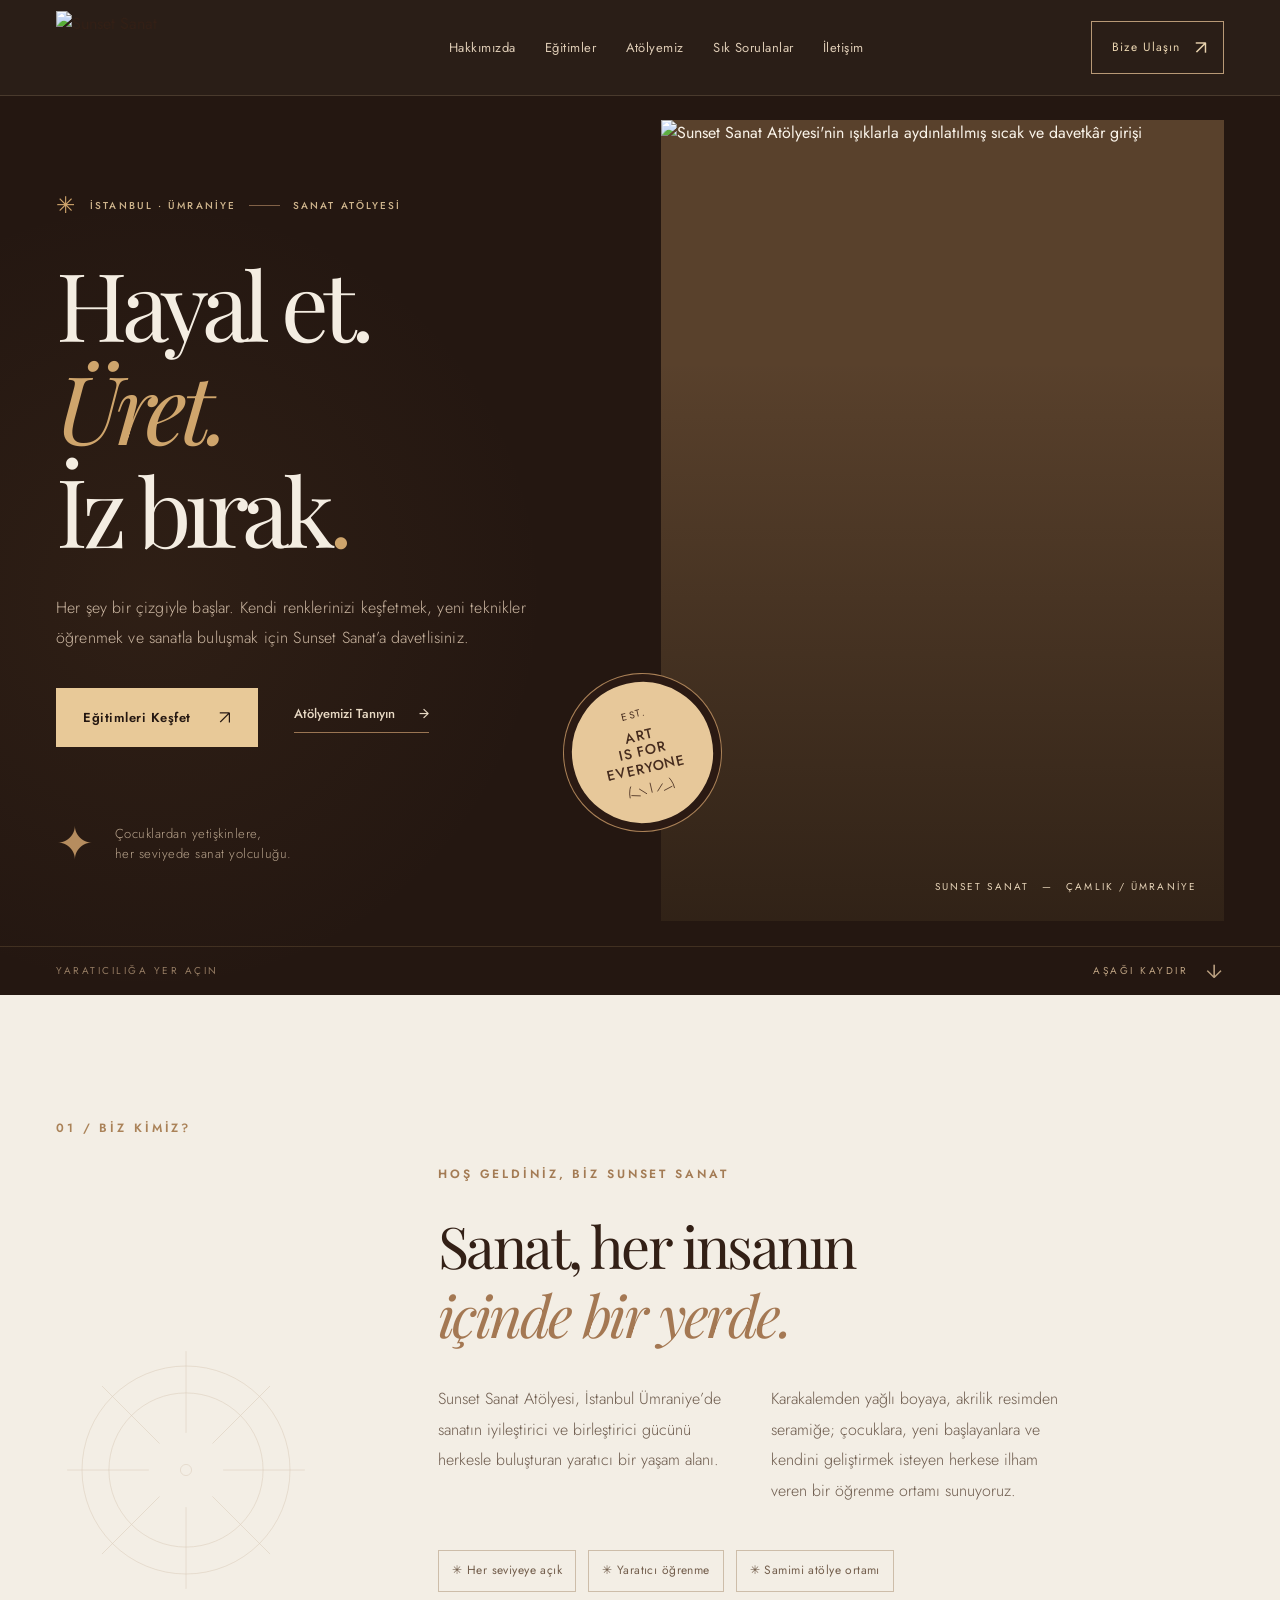
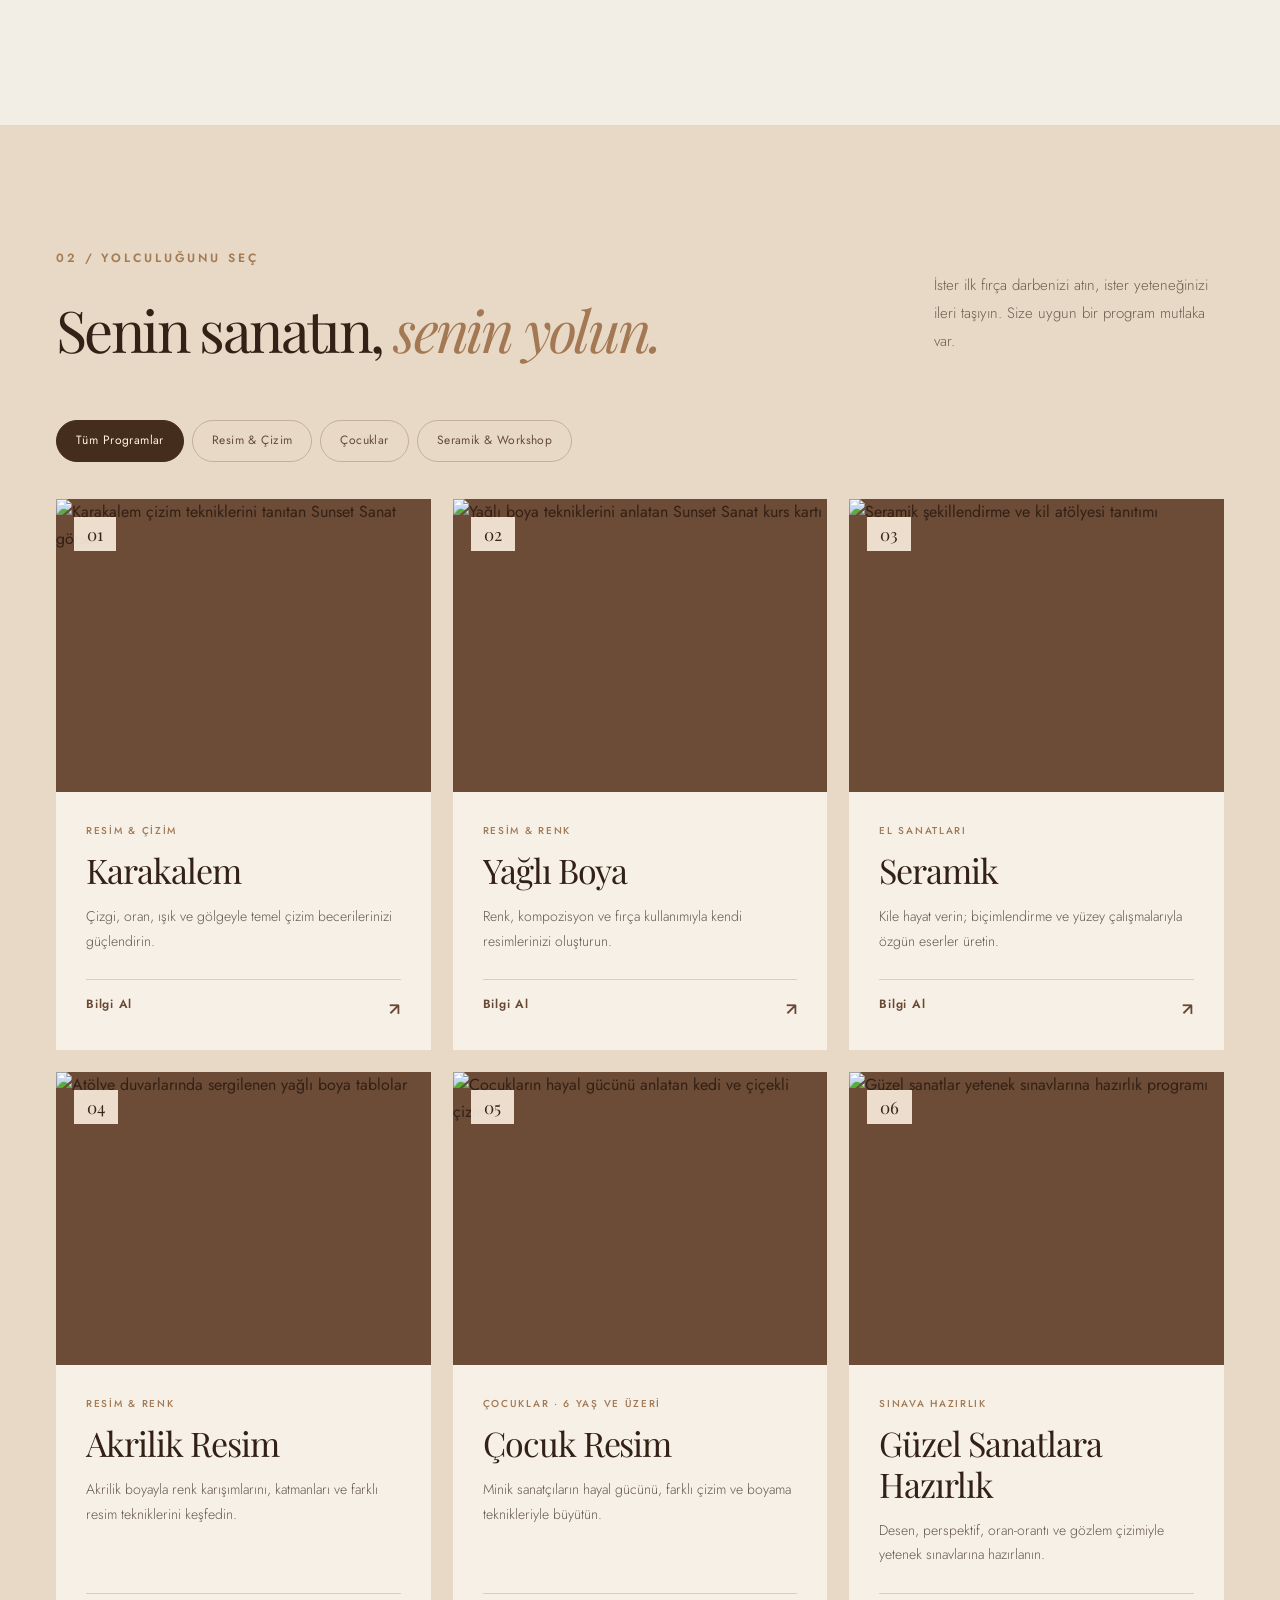
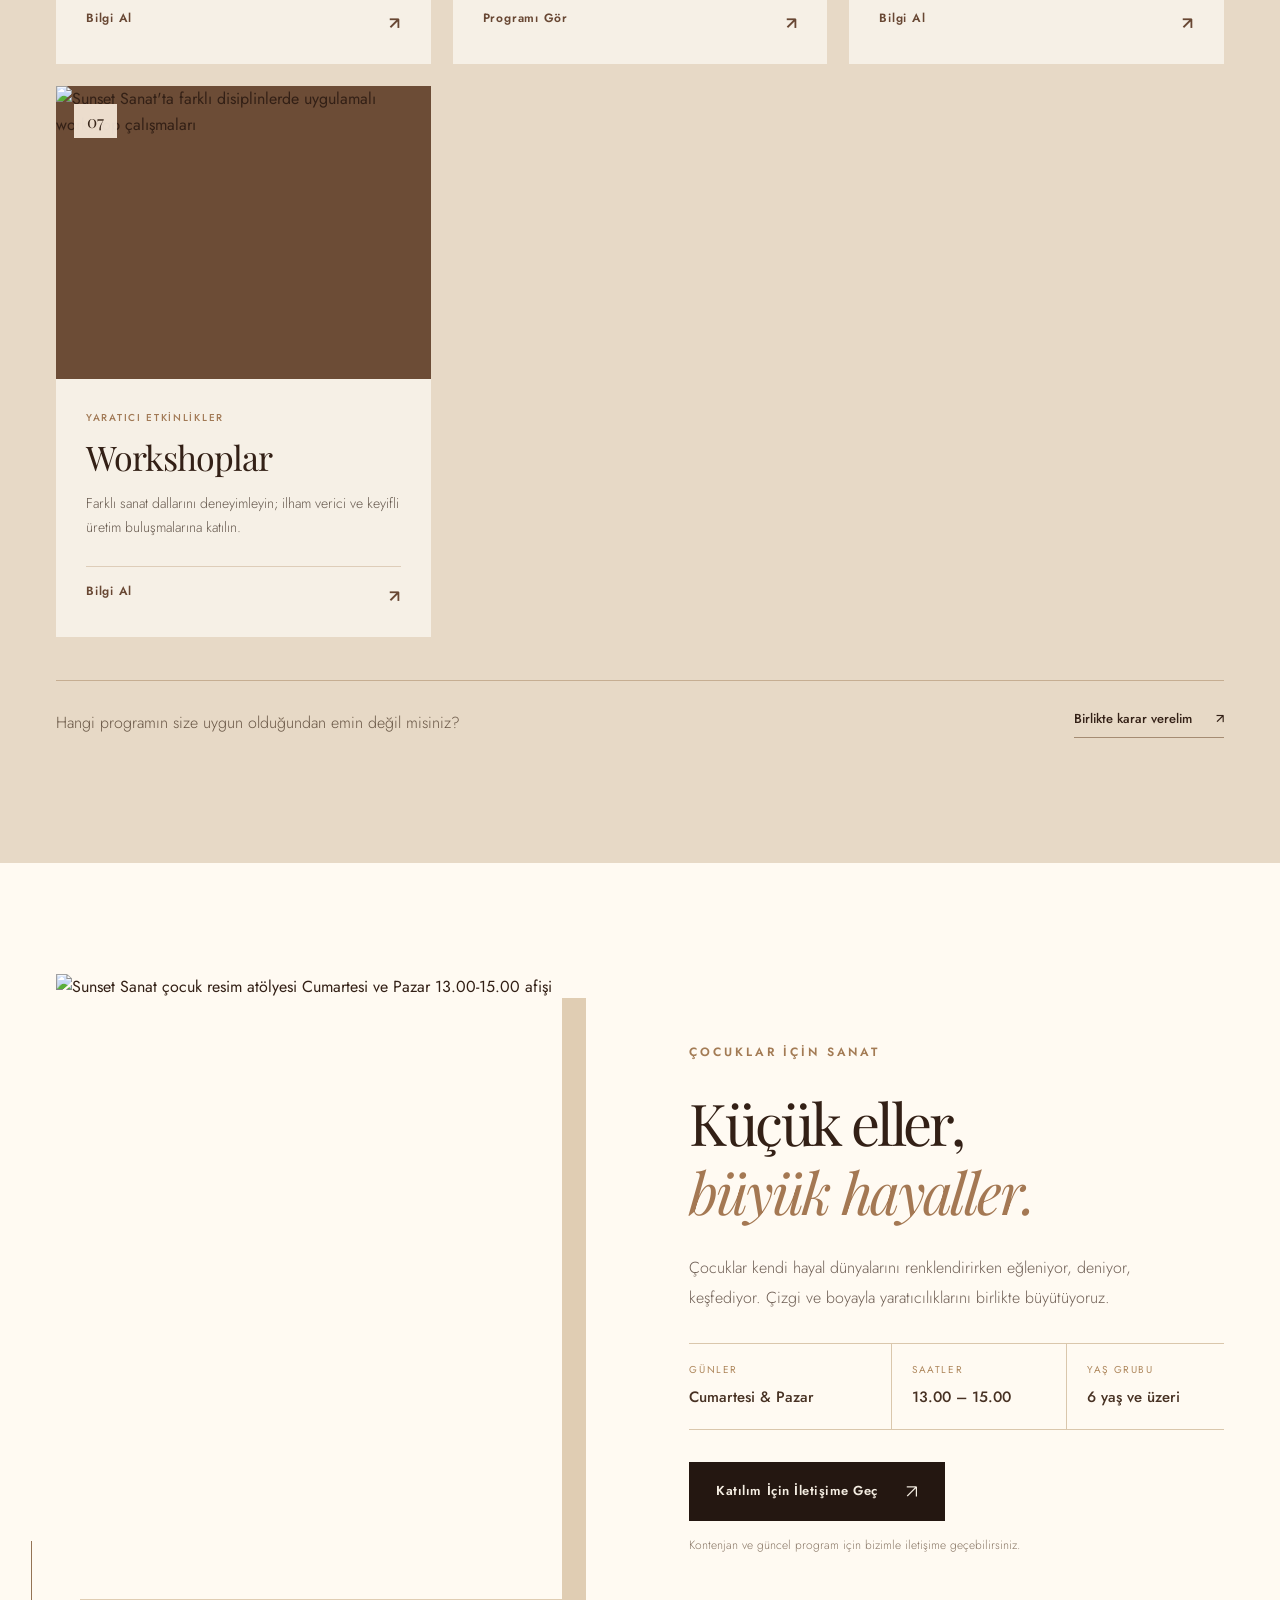
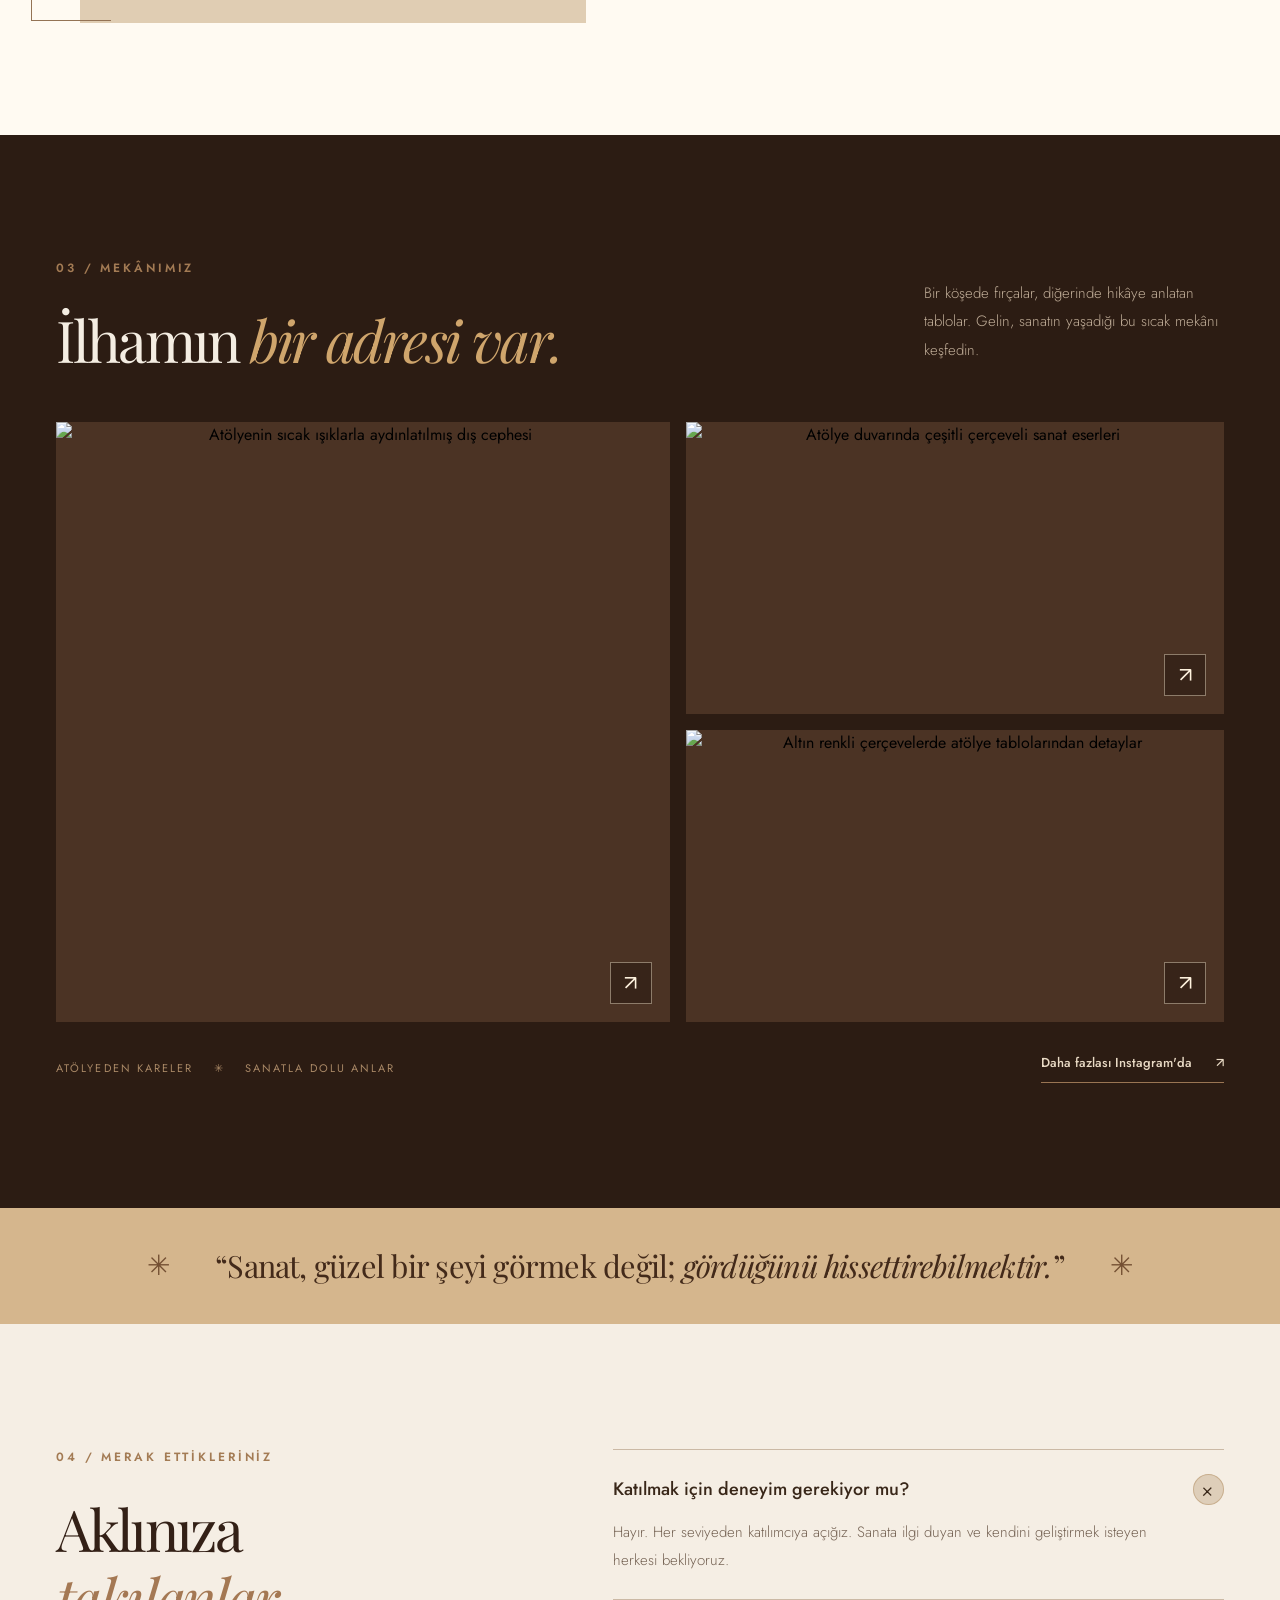
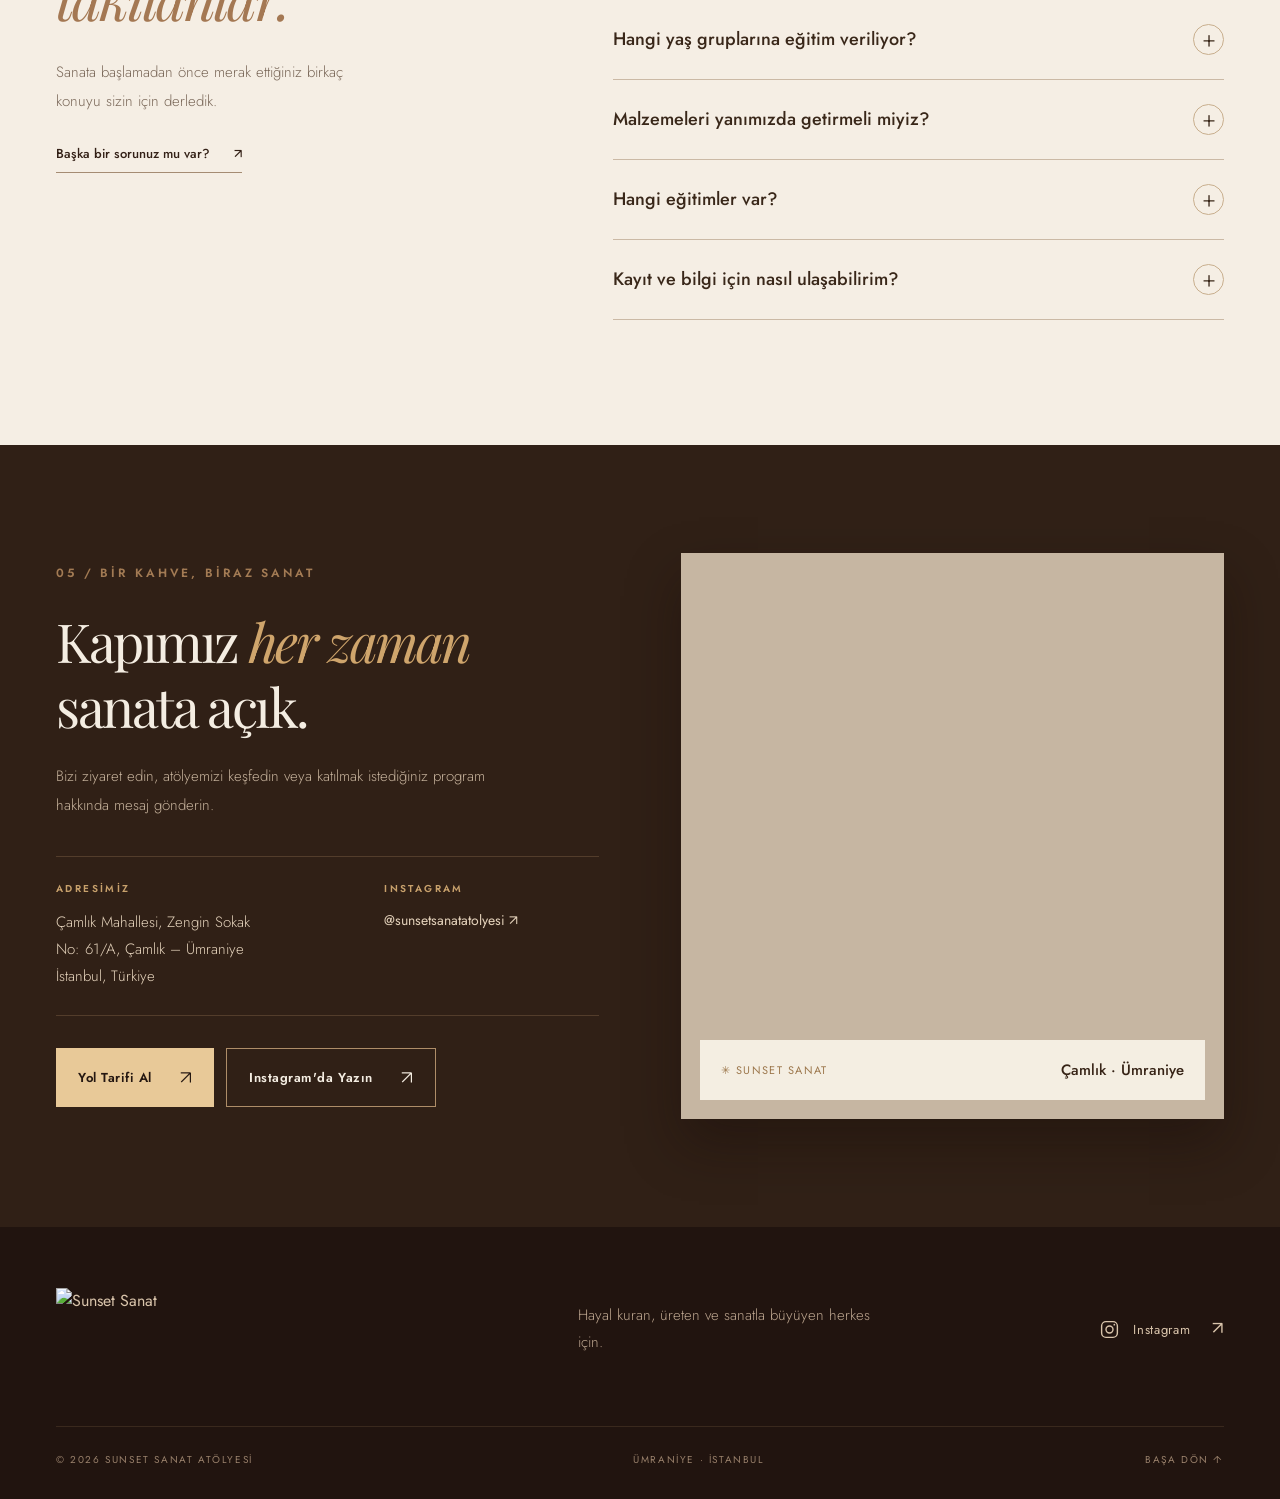
==== index.html @ 9ad3fa9f "Add files via upload" ====
<!doctype html>
<html lang="tr">
<head>
  <meta charset="utf-8">
  <meta name="viewport" content="width=device-width, initial-scale=1">
  <meta name="theme-color" content="#241711">
  <meta name="description" content="Sunset Sanat Atölyesi'nde Ümraniye'de karakalem, yağlı boya, akrilik resim, seramik, çocuk resim ve güzel sanatlara hazırlık eğitimleri. Her seviyeye uygun sanat atölyeleri.">
  <meta property="og:type" content="website">
  <meta property="og:locale" content="tr_TR">
  <meta property="og:title" content="Sunset Sanat | Hayal et. Üret. İz bırak.">
  <meta property="og:description" content="Ümraniye'de sanatla buluşun. Resim, seramik, çocuk atölyeleri ve yaratıcı workshoplar.">
  <meta property="og:image" content="assets/atolye-giris.webp">
  <title>Sunset Sanat Atölyesi | Ümraniye Sanat &amp; Resim Kursları</title>
  <link rel="icon" type="image/svg+xml" href="assets/favicon.svg">
  <link rel="preconnect" href="https://fonts.googleapis.com">
  <link rel="preconnect" href="https://fonts.gstatic.com" crossorigin>
  <link href="https://fonts.googleapis.com/css2?family=DM+Sans:wght@400;500;600;700&family=Jost:wght@300;400;500;600;700&family=Playfair+Display:ital,wght@0,400;0,500;1,400;1,500&display=swap" rel="stylesheet">
  <link rel="preload" as="image" href="assets/atolye-giris.webp">
  <link rel="stylesheet" href="styles.css">
  <script type="application/ld+json">{"@context":"https://schema.org","@type":"EducationalOrganization","name":"Sunset Sanat Atölyesi","description":"Karakalem, yağlı boya, akrilik resim, seramik, çocuk resim ve güzel sanatlara hazırlık eğitimleri.","address":{"@type":"PostalAddress","streetAddress":"Çamlık Mahallesi, Zengin Sokak No: 61/A","addressLocality":"Ümraniye","addressRegion":"İstanbul","addressCountry":"TR"},"sameAs":["https://www.instagram.com/sunsetsanatatolyesi/"]}</script>
</head>
<body>
  <a class="skip-link" href="#icerik">İçeriğe geç</a>
  <header class="site-header" id="ust">
    <div class="container header-inner">
      <a class="brand" href="#ust" aria-label="Sunset Sanat - ana sayfa"><img src="assets/logo-sunset.png" alt="Sunset Sanat" width="162" height="71"></a>
      <nav class="main-nav" id="main-nav" aria-label="Ana menü">
        <a href="#hakkimizda">Hakkımızda</a>
        <a href="#egitimler">Eğitimler</a>
        <a href="#atolye">Atölyemiz</a>
        <a href="#sss">Sık Sorulanlar</a>
        <a href="#iletisim">İletişim</a>
      </nav>
      <a class="header-cta" href="https://www.instagram.com/sunsetsanatatolyesi/" target="_blank" rel="noopener noreferrer" aria-label="Instagram üzerinden bize ulaşın">Bize Ulaşın <span aria-hidden="true">↗</span></a>
      <button class="menu-toggle" type="button" aria-expanded="false" aria-controls="main-nav" aria-label="Menüyü aç"><span></span><span></span><span></span></button>
    </div>
  </header>

  <main id="icerik">
    <section class="hero" aria-labelledby="hero-title">
      <div class="container hero-grid">
        <div class="hero-copy">
          <div class="eyebrow"><span class="tiny-sun" aria-hidden="true">✳</span> İSTANBUL · ÜMRANİYE <span class="eyebrow-line"></span> SANAT ATÖLYESİ</div>
          <h1 id="hero-title">Hayal et.<br><em>Üret.</em><br>İz bırak<span class="gold-period">.</span></h1>
          <p>Her şey bir çizgiyle başlar. Kendi renklerinizi keşfetmek, yeni teknikler öğrenmek ve sanatla buluşmak için Sunset Sanat’a davetlisiniz.</p>
          <div class="hero-actions"><a class="button button-gold" href="#egitimler">Eğitimleri Keşfet <span aria-hidden="true">↗</span></a><a class="text-link text-link-light" href="#atolye">Atölyemizi Tanıyın <span aria-hidden="true">→</span></a></div>
          <div class="hero-note"><span class="note-star" aria-hidden="true">✦</span><span>Çocuklardan yetişkinlere,<br>her seviyede sanat yolculuğu.</span></div>
        </div>
        <div class="hero-visual"><div class="hero-image-wrap"><img src="assets/atolye-giris.webp" alt="Sunset Sanat Atölyesi'nin ışıklarla aydınlatılmış sıcak ve davetkâr girişi" width="960" height="1280" fetchpriority="high"><div class="hero-image-shade"></div></div><div class="hero-stamp" aria-label="Sanat için bir araya geliyoruz"><span>EST.</span><strong>ART<br>IS FOR<br>EVERYONE</strong><svg aria-hidden="true" viewBox="0 0 80 22"><path d="M2 19A38 38 0 0 1 78 19M40 1V18M20 7l11 11M60 7 49 18M5 15l15 4M75 15l-15 4" fill="none" stroke="currentColor" stroke-width="1.3"/></svg></div><div class="hero-image-caption">SUNSET SANAT <span>—</span> ÇAMLIK / ÜMRANİYE</div></div>
      </div>
      <div class="hero-bottomline"><div class="container"><span>YARATICILIĞA YER AÇIN</span><a href="#hakkimizda">AŞAĞI KAYDIR <span aria-hidden="true">↓</span></a></div></div>
    </section>

    <section class="intro section-pad" id="hakkimizda" aria-labelledby="intro-title">
      <div class="container intro-grid">
        <div class="intro-side"><div class="section-index">01 / BİZ KİMİZ?</div><div class="intro-decoration" aria-hidden="true"><svg viewBox="0 0 280 280"><circle cx="140" cy="140" r="83"/><circle cx="140" cy="140" r="112"/><circle cx="140" cy="140" r="6"/><path d="M140 12v88M140 180v88M12 140h88M180 140h88M49.5 49.5l62 62M168.5 168.5l62 62M230.5 49.5l-62 62M111.5 168.5l-62 62"/></svg></div></div>
        <div class="intro-main"><p class="overline">HOŞ GELDİNİZ, BİZ SUNSET SANAT</p><h2 id="intro-title" class="display-title">Sanat, her insanın<br><em>içinde bir yerde.</em></h2><div class="intro-desc"><p>Sunset Sanat Atölyesi, İstanbul Ümraniye’de sanatın iyileştirici ve birleştirici gücünü herkesle buluşturan yaratıcı bir yaşam alanı.</p><p>Karakalemden yağlı boyaya, akrilik resimden seramiğe; çocuklara, yeni başlayanlara ve kendini geliştirmek isteyen herkese ilham veren bir öğrenme ortamı sunuyoruz.</p></div><div class="intro-pills"><span>✳ Her seviyeye açık</span><span>✳ Yaratıcı öğrenme</span><span>✳ Samimi atölye ortamı</span></div></div>
      </div>
    </section>

    <section class="courses section-pad" id="egitimler" aria-labelledby="courses-title">
      <div class="container">
        <div class="section-head"><div><p class="overline">02 / YOLCULUĞUNU SEÇ</p><h2 class="display-title" id="courses-title">Senin sanatın, <em>senin yolun.</em></h2></div><p>İster ilk fırça darbenizi atın, ister yeteneğinizi ileri taşıyın. Size uygun bir program mutlaka var.</p></div>
        <div class="filter-bar" role="group" aria-label="Eğitimleri filtrele"><button class="filter-chip active" type="button" data-filter="all" aria-pressed="true">Tüm Programlar</button><button class="filter-chip" type="button" data-filter="resim" aria-pressed="false">Resim &amp; Çizim</button><button class="filter-chip" type="button" data-filter="cocuk" aria-pressed="false">Çocuklar</button><button class="filter-chip" type="button" data-filter="diger" aria-pressed="false">Seramik &amp; Workshop</button></div>
        <div class="course-grid" id="course-grid">
          <article class="course-card" data-category="resim"><div class="course-image"><img src="assets/karakalem.webp" loading="lazy" width="1080" height="1080" alt="Karakalem çizim tekniklerini tanıtan Sunset Sanat görseli"><span class="course-number">01</span></div><div class="course-body"><span class="course-type">RESİM &amp; ÇİZİM</span><h3>Karakalem</h3><p>Çizgi, oran, ışık ve gölgeyle temel çizim becerilerinizi güçlendirin.</p><a href="https://www.instagram.com/sunsetsanatatolyesi/" target="_blank" rel="noopener noreferrer" aria-label="Karakalem eğitimi hakkında Instagram'dan bilgi alın">Bilgi Al <span aria-hidden="true">↗</span></a></div></article>
          <article class="course-card" data-category="resim"><div class="course-image"><img src="assets/yagli-boya.webp" loading="lazy" width="1080" height="1080" alt="Yağlı boya tekniklerini anlatan Sunset Sanat kurs kartı"><span class="course-number">02</span></div><div class="course-body"><span class="course-type">RESİM &amp; RENK</span><h3>Yağlı Boya</h3><p>Renk, kompozisyon ve fırça kullanımıyla kendi resimlerinizi oluşturun.</p><a href="https://www.instagram.com/sunsetsanatatolyesi/" target="_blank" rel="noopener noreferrer" aria-label="Yağlı boya eğitimi hakkında Instagram'dan bilgi alın">Bilgi Al <span aria-hidden="true">↗</span></a></div></article>
          <article class="course-card" data-category="diger"><div class="course-image"><img src="assets/seramik.webp" loading="lazy" width="1080" height="1080" alt="Seramik şekillendirme ve kil atölyesi tanıtımı"><span class="course-number">03</span></div><div class="course-body"><span class="course-type">EL SANATLARI</span><h3>Seramik</h3><p>Kile hayat verin; biçimlendirme ve yüzey çalışmalarıyla özgün eserler üretin.</p><a href="https://www.instagram.com/sunsetsanatatolyesi/" target="_blank" rel="noopener noreferrer" aria-label="Seramik eğitimi hakkında Instagram'dan bilgi alın">Bilgi Al <span aria-hidden="true">↗</span></a></div></article>
          <article class="course-card" data-category="resim"><div class="course-image"><img src="assets/tablolar.webp" loading="lazy" width="1170" height="1088" alt="Atölye duvarlarında sergilenen yağlı boya tablolar"><span class="course-number">04</span></div><div class="course-body"><span class="course-type">RESİM &amp; RENK</span><h3>Akrilik Resim</h3><p>Akrilik boyayla renk karışımlarını, katmanları ve farklı resim tekniklerini keşfedin.</p><a href="https://www.instagram.com/sunsetsanatatolyesi/" target="_blank" rel="noopener noreferrer" aria-label="Akrilik resim eğitimi hakkında Instagram'dan bilgi alın">Bilgi Al <span aria-hidden="true">↗</span></a></div></article>
          <article class="course-card" data-category="cocuk"><div class="course-image"><img src="assets/cocuk-resim.webp" loading="lazy" width="1080" height="1080" alt="Çocukların hayal gücünü anlatan kedi ve çiçekli çizim"><span class="course-number">05</span></div><div class="course-body"><span class="course-type">ÇOCUKLAR · 6 YAŞ VE ÜZERİ</span><h3>Çocuk Resim</h3><p>Minik sanatçıların hayal gücünü, farklı çizim ve boyama teknikleriyle büyütün.</p><a href="#cocuk-atolyesi" aria-label="Çocuk resim atölyesi programını inceleyin">Programı Gör <span aria-hidden="true">↗</span></a></div></article>
          <article class="course-card" data-category="resim"><div class="course-image"><img src="assets/guzel-sanatlara-hazirlik.webp" loading="lazy" width="1080" height="1080" alt="Güzel sanatlar yetenek sınavlarına hazırlık programı"><span class="course-number">06</span></div><div class="course-body"><span class="course-type">SINAVA HAZIRLIK</span><h3>Güzel Sanatlara Hazırlık</h3><p>Desen, perspektif, oran-orantı ve gözlem çizimiyle yetenek sınavlarına hazırlanın.</p><a href="https://www.instagram.com/sunsetsanatatolyesi/" target="_blank" rel="noopener noreferrer" aria-label="Güzel sanatlara hazırlık eğitimi hakkında Instagram'dan bilgi alın">Bilgi Al <span aria-hidden="true">↗</span></a></div></article>
          <article class="course-card" data-category="diger"><div class="course-image"><img src="assets/workshop.webp" loading="lazy" width="1080" height="1080" alt="Sunset Sanat'ta farklı disiplinlerde uygulamalı workshop çalışmaları"><span class="course-number">07</span></div><div class="course-body"><span class="course-type">YARATICI ETKİNLİKLER</span><h3>Workshoplar</h3><p>Farklı sanat dallarını deneyimleyin; ilham verici ve keyifli üretim buluşmalarına katılın.</p><a href="https://www.instagram.com/sunsetsanatatolyesi/" target="_blank" rel="noopener noreferrer" aria-label="Workshop takvimi için Instagram'dan bilgi alın">Bilgi Al <span aria-hidden="true">↗</span></a></div></article>
        </div>
        <div class="courses-bottom"><span>Hangi programın size uygun olduğundan emin değil misiniz?</span><a class="text-link" href="https://www.instagram.com/sunsetsanatatolyesi/" target="_blank" rel="noopener noreferrer">Birlikte karar verelim <span aria-hidden="true">↗</span></a></div>
      </div>
    </section>

    <section class="feature" id="cocuk-atolyesi" aria-labelledby="feature-title"><div class="container feature-grid"><div class="feature-art"><img src="assets/cocuk-afis.webp" loading="lazy" alt="Sunset Sanat çocuk resim atölyesi Cumartesi ve Pazar 13.00-15.00 afişi" width="1088" height="1344"><span class="feature-art-line" aria-hidden="true"></span></div><div class="feature-copy"><p class="overline">ÇOCUKLAR İÇİN SANAT</p><h2 class="display-title" id="feature-title">Küçük eller,<br><em>büyük hayaller.</em></h2><p>Çocuklar kendi hayal dünyalarını renklendirirken eğleniyor, deniyor, keşfediyor. Çizgi ve boyayla yaratıcılıklarını birlikte büyütüyoruz.</p><div class="feature-schedule"><div><span>GÜNLER</span><strong>Cumartesi &amp; Pazar</strong></div><div><span>SAATLER</span><strong>13.00 – 15.00</strong></div><div><span>YAŞ GRUBU</span><strong>6 yaş ve üzeri</strong></div></div><a class="button button-dark" href="https://www.instagram.com/sunsetsanatatolyesi/" target="_blank" rel="noopener noreferrer">Katılım İçin İletişime Geç <span aria-hidden="true">↗</span></a><small>Kontenjan ve güncel program için bizimle iletişime geçebilirsiniz.</small></div></div></section>

    <section class="gallery section-pad" id="atolye" aria-labelledby="gallery-title"><div class="container"><div class="gallery-title-row"><div><p class="overline">03 / MEKÂNIMIZ</p><h2 class="display-title" id="gallery-title">İlhamın <em>bir adresi var.</em></h2></div><p>Bir köşede fırçalar, diğerinde hikâye anlatan tablolar. Gelin, sanatın yaşadığı bu sıcak mekânı keşfedin.</p></div><div class="gallery-grid"><button class="gallery-item gallery-main" type="button" data-lightbox="assets/atolye-giris.webp" data-caption="Sunset Sanat Atölyesi – giriş" aria-label="Atölyenin giriş fotoğrafını büyüt"><img src="assets/atolye-giris.webp" loading="lazy" alt="Atölyenin sıcak ışıklarla aydınlatılmış dış cephesi"><span class="gallery-zoom" aria-hidden="true">↗</span></button><button class="gallery-item gallery-top" type="button" data-lightbox="assets/sanat-kosesi.webp" data-caption="Atölyemizin sanat eserleri" aria-label="Atölyedeki sanat eserlerini büyüt"><img src="assets/sanat-kosesi.webp" loading="lazy" alt="Atölye duvarında çeşitli çerçeveli sanat eserleri"><span class="gallery-zoom" aria-hidden="true">↗</span></button><button class="gallery-item gallery-bottom" type="button" data-lightbox="assets/tablolar.webp" data-caption="Atölyedeki tablolar" aria-label="Atölyedeki tabloları büyüt"><img src="assets/tablolar.webp" loading="lazy" alt="Altın renkli çerçevelerde atölye tablolarından detaylar"><span class="gallery-zoom" aria-hidden="true">↗</span></button></div><div class="gallery-foot"><span>ATÖLYEDEN KARELER <span aria-hidden="true">✳</span> SANATLA DOLU ANLAR</span><a class="text-link text-link-light" href="https://www.instagram.com/sunsetsanatatolyesi/" target="_blank" rel="noopener noreferrer">Daha fazlası Instagram'da <span aria-hidden="true">↗</span></a></div></div></section>

    <section class="quote-band"><div class="container"><span class="quote-sun" aria-hidden="true">✳</span><p>“Sanat, güzel bir şeyi görmek değil; <em>gördüğünü hissettirebilmektir.</em>”</p><span class="quote-sun" aria-hidden="true">✳</span></div></section>

    <section class="faq section-pad" id="sss" aria-labelledby="faq-title"><div class="container faq-grid"><div class="faq-heading"><p class="overline">04 / MERAK ETTİKLERİNİZ</p><h2 class="display-title" id="faq-title">Aklınıza<br><em>takılanlar.</em></h2><p>Sanata başlamadan önce merak ettiğiniz birkaç konuyu sizin için derledik.</p><a class="text-link" href="https://www.instagram.com/sunsetsanatatolyesi/" target="_blank" rel="noopener noreferrer">Başka bir sorunuz mu var? <span aria-hidden="true">↗</span></a></div><div class="faq-list"><details open><summary>Katılmak için deneyim gerekiyor mu? <span aria-hidden="true">+</span></summary><p>Hayır. Her seviyeden katılımcıya açığız. Sanata ilgi duyan ve kendini geliştirmek isteyen herkesi bekliyoruz.</p></details><details><summary>Hangi yaş gruplarına eğitim veriliyor? <span aria-hidden="true">+</span></summary><p>6 yaş ve üzeri çocuklar için resim atölyemiz, yetişkinler için de farklı sanat programlarımız bulunuyor.</p></details><details><summary>Malzemeleri yanımızda getirmeli miyiz? <span aria-hidden="true">+</span></summary><p>Gerekli atölye malzemeleri atölyemizde bulunuyor. Programa özel ayrıntıları kayıt öncesinde bizimle görüşebilirsiniz.</p></details><details><summary>Hangi eğitimler var? <span aria-hidden="true">+</span></summary><p>Karakalem, yağlı boya, akrilik resim, seramik, çocuk resim, güzel sanatlara hazırlık ve farklı konularda workshop çalışmaları düzenliyoruz.</p></details><details><summary>Kayıt ve bilgi için nasıl ulaşabilirim? <span aria-hidden="true">+</span></summary><p><a href="https://www.instagram.com/sunsetsanatatolyesi/" target="_blank" rel="noopener noreferrer">@sunsetsanatatolyesi</a> Instagram hesabımızdan mesaj göndererek güncel program ve katılım bilgilerini öğrenebilirsiniz.</p></details></div></div></section>

    <section class="contact" id="iletisim" aria-labelledby="contact-title"><div class="container contact-grid"><div class="contact-copy"><p class="overline">05 / BİR KAHVE, BİRAZ SANAT</p><h2 class="display-title" id="contact-title">Kapımız <em>her zaman</em><br>sanata açık.</h2><p>Bizi ziyaret edin, atölyemizi keşfedin veya katılmak istediğiniz program hakkında mesaj gönderin.</p><div class="contact-meta"><div><span class="meta-label">ADRESİMİZ</span><address>Çamlık Mahallesi, Zengin Sokak<br>No: 61/A, Çamlık – Ümraniye<br>İstanbul, Türkiye</address></div><div><span class="meta-label">INSTAGRAM</span><a href="https://www.instagram.com/sunsetsanatatolyesi/" target="_blank" rel="noopener noreferrer">@sunsetsanatatolyesi <span aria-hidden="true">↗</span></a></div></div><div class="contact-actions"><a class="button button-gold" href="https://www.google.com/maps/search/?api=1&query=%C3%87aml%C4%B1k%20Mahallesi%20Zengin%20Sokak%2061%2FA%20%C3%9Cmraniye%20%C4%B0stanbul" target="_blank" rel="noopener noreferrer">Yol Tarifi Al <span aria-hidden="true">↗</span></a><a class="button button-outline" href="https://www.instagram.com/sunsetsanatatolyesi/" target="_blank" rel="noopener noreferrer">Instagram'da Yazın <span aria-hidden="true">↗</span></a></div></div><div class="map-frame"><iframe title="Sunset Sanat Atölyesi harita konumu" loading="lazy" referrerpolicy="no-referrer-when-downgrade" src="https://maps.google.com/maps?q=%C3%87aml%C4%B1k%20Mahallesi%20Zengin%20Sokak%2061%2FA%20%C3%9Cmraniye%20%C4%B0stanbul&amp;t=&amp;z=15&amp;ie=UTF8&amp;iwloc=&amp;output=embed"></iframe><div class="map-tag"><span>✳ SUNSET SANAT</span><strong>Çamlık · Ümraniye</strong></div></div></div></section>
  </main>

  <footer class="footer"><div class="container"><div class="footer-top"><a href="#ust" aria-label="Sunset Sanat - sayfanın başına dön"><img src="assets/logo-sunset.png" width="185" height="82" alt="Sunset Sanat"></a><p>Hayal kuran, üreten ve sanatla büyüyen herkes için.</p><a class="footer-instagram" href="https://www.instagram.com/sunsetsanatatolyesi/" target="_blank" rel="noopener noreferrer" aria-label="Sunset Sanat Instagram hesabı"><svg viewBox="0 0 24 24" fill="none" stroke="currentColor" stroke-width="1.6" aria-hidden="true"><rect x="3" y="3" width="18" height="18" rx="5"/><circle cx="12" cy="12" r="4"/><circle cx="17.5" cy="6.5" r="1" fill="currentColor" stroke="none"/></svg> Instagram <span aria-hidden="true">↗</span></a></div><div class="footer-bottom"><span>© <span id="year">2026</span> SUNSET SANAT ATÖLYESİ</span><span>ÜMRANİYE · İSTANBUL</span><a href="#ust">BAŞA DÖN ↑</a></div></div></footer>

  <div class="lightbox" id="lightbox" role="dialog" aria-modal="true" aria-label="Fotoğraf büyütme" hidden><button class="lightbox-close" type="button" aria-label="Fotoğrafı kapat">×</button><img src="" alt=""><p></p></div>
  <script src="script.js" defer></script>
</body>
</html>
---- styles.css ----
:root{--ink:#332016;--brown:#241711;--brown-2:#39251a;--brown-3:#563b29;--gold:#cfa56c;--light-gold:#e8c998;--cream:#f4ede2;--paper:#e9dac5;--white:#fffaf2;--muted:#87715c;--serif:'Playfair Display',Georgia,'Times New Roman',serif;--sans:'Jost','DM Sans',Arial,sans-serif;--ease:cubic-bezier(.22,1,.36,1)}
*,*::before,*::after{box-sizing:border-box}
html{scroll-behavior:smooth;scroll-padding-top:92px}
body{margin:0;font-family:var(--sans);font-size:16px;line-height:1.65;color:var(--ink);background:var(--cream);-webkit-font-smoothing:antialiased}
body.menu-open,body.lightbox-open{overflow:hidden}
::selection{background:var(--gold);color:var(--brown)}
a{color:inherit;text-decoration:none}img{display:block;max-width:100%}button{font:inherit}button,a{-webkit-tap-highlight-color:transparent}button:focus-visible,a:focus-visible,summary:focus-visible{outline:3px solid var(--gold);outline-offset:5px}
.container{width:min(1360px,calc(100% - 112px));margin-inline:auto}.section-pad{padding-block:125px}.skip-link{position:absolute;z-index:500;top:-70px;left:20px;background:#fff;color:#111;padding:10px 20px}.skip-link:focus{top:12px}
.overline,.section-index,.meta-label{font-size:12px;line-height:1.4;font-weight:600;letter-spacing:.24em;text-transform:uppercase}.overline{color:#a37b54;margin:0 0 28px}.display-title{font-family:var(--serif);font-size:clamp(41px,4.5vw,69px);line-height:1.2;letter-spacing:-.045em;font-weight:400;margin:0}.display-title em{color:#a47853;font-weight:400}.text-link{display:inline-flex;align-items:center;gap:24px;font-weight:500;color:var(--ink);border-bottom:1px solid #a58c73;padding-bottom:8px;transition:gap .25s,border-color .25s}.text-link:hover{gap:36px;border-color:var(--ink)}.text-link-light{color:var(--paper);border-color:#9a7553}.text-link-light:hover{border-color:var(--paper)}
.button{min-height:59px;display:inline-flex;align-items:center;justify-content:space-between;gap:28px;padding:15px 27px;font-size:13px;font-weight:600;letter-spacing:.04em;transition:background .25s,color .25s,transform .25s}.button:hover{transform:translateY(-3px)}.button span{font-size:19px;line-height:1;font-weight:300}.button-gold{background:var(--light-gold);color:var(--brown)}.button-gold:hover{background:#f0d8ae}.button-dark{background:var(--brown);color:var(--cream)}.button-dark:hover{background:var(--brown-3)}.button-outline{border:1px solid #ae8d68;color:var(--cream)}.button-outline:hover{border-color:var(--cream);background:#ffffff11}
.site-header{height:96px;position:sticky;top:0;z-index:50;background:#241711f7;backdrop-filter:blur(18px);border-bottom:1px solid #e8c99828}.header-inner{height:100%;display:flex;align-items:center;gap:24px;justify-content:space-between}.brand{display:flex;align-items:center;flex-shrink:0}.brand img{width:165px;height:auto;display:block}.main-nav{display:flex;align-items:center;justify-content:center;gap:clamp(13px,2.3vw,35px)}.main-nav a{font-size:13px;font-weight:400;letter-spacing:.035em;color:#ddcbb4;transition:color .25s}.main-nav a:hover{color:var(--gold)}.header-cta{white-space:nowrap;border:1px solid #b89976;color:#e9d4af;padding:10px 15px 10px 20px;font-size:12px;letter-spacing:.08em;display:flex;gap:15px;align-items:center;transition:background .25s}.header-cta:hover{background:#d9b57e1a}.header-cta span{font-size:19px}.menu-toggle{display:none;appearance:none;background:transparent;border:0;color:white;width:46px;height:46px;align-items:center;justify-content:center;flex-direction:column;gap:6px;cursor:pointer}.menu-toggle span{width:25px;height:1px;background:var(--light-gold);transition:transform .25s,opacity .25s}
.hero{overflow:hidden;background:var(--brown);color:var(--cream);position:relative}.hero:before{content:"";pointer-events:none;position:absolute;left:-250px;top:100px;width:800px;height:800px;background:radial-gradient(circle,#9c704017,transparent 70%)}.hero-grid{display:grid;grid-template-columns:49% 51%;min-height:min(760px,calc(100vh - 96px));align-items:stretch}.hero-copy{position:relative;z-index:1;padding:91px 35px 80px 0;display:flex;align-items:flex-start;flex-direction:column;justify-content:center}.eyebrow{font-size:10px;letter-spacing:.21em;font-weight:500;color:#cfb58d;display:flex;align-items:center;gap:13px;white-space:nowrap}.tiny-sun{font-size:23px;color:var(--gold);font-weight:300}.eyebrow-line{width:31px;height:1px;background:#816147}.hero h1{font-family:var(--serif);font-size:clamp(68px,7.4vw,119px);line-height:1.09;font-weight:400;letter-spacing:-.066em;margin:27px 0 31px}.hero h1 em{font-weight:400;color:var(--gold)}.gold-period{color:var(--gold)}.hero-copy>p{max-width:500px;color:#cbb6a1;font-size:16px;font-weight:300;line-height:1.9;letter-spacing:.01em;margin:0 0 35px}.hero-actions{display:flex;gap:36px;align-items:center;flex-wrap:wrap}.hero-actions .text-link{font-size:13px}.hero-note{display:flex;align-items:center;gap:20px;margin-top:74px;font-size:13px;color:#b8a38c;font-weight:300;line-height:1.55;letter-spacing:.04em}.note-star{font-size:45px;color:#b68d5f;line-height:1}.hero-visual{height:100%;min-height:640px;position:relative;padding:24px 0 25px 33px}.hero-image-wrap{position:absolute;inset:24px 0 25px 33px;overflow:hidden;background:#59412c}.hero-image-wrap>img{width:100%;height:100%;object-fit:cover;object-position:50% 46%;filter:saturate(.88) contrast(1.05)}.hero-image-shade{position:absolute;inset:0;background:linear-gradient(180deg,#160e0900 30%,#160e0999 100%)}.hero-stamp{position:absolute;left:-64px;bottom:115px;width:157px;height:157px;border-radius:50%;background:#e7c89a;color:#472d1f;border:8px solid #2b1a13;box-shadow:0 0 0 1px #aa8157;display:flex;align-items:center;justify-content:center;flex-direction:column;transform:rotate(-13deg);text-align:center;line-height:1}.hero-stamp span{font-size:10px;letter-spacing:.2em;margin-bottom:8px}.hero-stamp strong{font-size:14px;letter-spacing:.08em;line-height:1.16;font-weight:500}.hero-stamp svg{width:48px;margin-top:7px}.hero-image-caption{position:absolute;right:27px;bottom:51px;color:#e6d3b7;font-size:10px;letter-spacing:.21em;text-align:right}.hero-image-caption span{margin:0 8px}.hero-bottomline{border-top:1px solid #d0ac732b}.hero-bottomline .container{min-height:48px;display:flex;justify-content:space-between;align-items:center;color:#947b62;font-size:10px;letter-spacing:.25em}.hero-bottomline a{color:#bca181;transition:color .25s}.hero-bottomline a:hover{color:var(--cream)}.hero-bottomline a span{font-size:19px;vertical-align:middle;margin-left:12px}
.intro{background:#f3eee5}.intro-grid{display:grid;grid-template-columns:31% 69%;gap:20px}.section-index{color:#aa8258}.intro-side{position:relative;display:flex;flex-direction:column;justify-content:space-between;min-height:480px}.intro-decoration{height:260px;max-width:260px;opacity:.32}.intro-decoration svg{width:100%;height:100%;fill:none;stroke:#a88662;stroke-width:.6}.intro-main{max-width:830px;padding-top:46px}.intro-main .display-title{margin-bottom:35px}.intro-desc{max-width:630px;display:grid;grid-template-columns:1fr 1fr;gap:36px;font-size:16px;font-weight:300;color:#6d5b4d;line-height:1.9}.intro-desc p{margin:0}.intro-pills{margin-top:44px;display:flex;gap:12px;flex-wrap:wrap}.intro-pills span{border:1px solid #cdbda9;padding:10px 13px;font-size:12px;color:#735e4c;letter-spacing:.035em}
.courses{background:#e7d9c6}.section-head{display:flex;justify-content:space-between;align-items:flex-end;gap:40px}.section-head .display-title{max-width:900px}.section-head>p{max-width:290px;line-height:1.85;color:#705e50;font-weight:300;font-size:15px;margin:0 0 9px}.filter-bar{display:flex;gap:8px;flex-wrap:wrap;margin-top:56px;margin-bottom:37px}.filter-chip{cursor:pointer;background:transparent;color:#664b39;border:1px solid #c5b198;font-size:12px;letter-spacing:.035em;padding:10px 19px;border-radius:50px;transition:background .2s,color .2s,border-color .2s}.filter-chip:hover{border-color:#725036}.filter-chip.active{background:#452d1e;color:#fff2df;border-color:#452d1e}.course-grid{display:grid;grid-template-columns:repeat(3,minmax(0,1fr));gap:22px}.course-card{background:#f6f0e6;overflow:hidden;display:flex;flex-direction:column;transition:box-shadow .3s,transform .3s}.course-card[hidden]{display:none}.course-card:hover{transform:translateY(-6px);box-shadow:0 19px 33px #26180f17}.course-image{aspect-ratio:1.28;position:relative;overflow:hidden;background:#6c4c36}.course-image>img{height:100%;width:100%;object-fit:cover;transition:transform .6s var(--ease);object-position:center 40%}.course-card:hover .course-image>img{transform:scale(1.055)}.course-number{position:absolute;top:18px;left:18px;background:#f5e7d8ef;color:#38261a;padding:3px 13px;font-family:var(--serif);font-size:17px}.course-body{padding:31px 30px 27px;display:flex;align-items:flex-start;flex-direction:column;flex:1}.course-type{font-size:10px;letter-spacing:.17em;color:#a17955;font-weight:500}.course-body h3{font-family:var(--serif);font-weight:400;font-size:34px;line-height:1.2;letter-spacing:-.03em;margin:11px 0 13px}.course-body p{font-size:14px;line-height:1.75;font-weight:300;color:#66594e;margin:0 0 26px;max-width:330px}.course-body a{margin-top:auto;align-self:stretch;display:flex;justify-content:space-between;border-top:1px solid #decdb9;padding-top:15px;font-size:12px;font-weight:600;letter-spacing:.065em;color:#684733}.course-body a span{font-size:17px;transition:transform .2s}.course-body a:hover span{transform:translate(3px,-3px)}.courses-bottom{border-top:1px solid #c6ae92;margin-top:43px;padding-top:27px;display:flex;align-items:center;justify-content:space-between;gap:20px;font-weight:300;color:#695746}.courses-bottom .text-link{font-weight:500;font-size:13px}
.feature{background:var(--white);padding-block:111px}.feature-grid{display:grid;grid-template-columns:46fr 54fr;gap:8%;align-items:center}.feature-art{padding:0 34px 25px 0;position:relative}.feature-art img{width:100%;max-height:625px;object-fit:cover;object-position:top;box-shadow:24px 24px 0 #e0cdb3}.feature-art-line{position:absolute;width:80px;height:80px;border-left:1px solid #947355;border-bottom:1px solid #947355;left:-25px;bottom:3px}.feature-copy{max-width:570px}.feature-copy .display-title{margin-bottom:26px}.feature-copy>p:not(.overline){max-width:510px;font-size:16px;line-height:1.9;color:#706056;font-weight:300;margin:0 0 30px}.feature-schedule{border-top:1px solid #dac7ac;border-bottom:1px solid #dac7ac;display:grid;grid-template-columns:1.15fr 1fr .9fr;margin-bottom:32px}.feature-schedule>div{padding:18px 9px 19px 0;display:flex;flex-direction:column;gap:6px}.feature-schedule>div+div{border-left:1px solid #dac7ac;padding-left:20px}.feature-schedule span{font-size:10px;letter-spacing:.16em;color:#ae875c}.feature-schedule strong{font-weight:500;font-size:15px;color:#473123}.feature-copy small{display:block;color:#897766;font-size:12px;font-weight:300;margin-top:15px}
.gallery{background:#2c1c13;color:var(--cream)}.gallery-title-row{display:flex;align-items:end;justify-content:space-between;gap:40px;margin-bottom:48px}.gallery-title-row .display-title em{color:var(--gold)}.gallery-title-row>p{max-width:300px;color:#beab96;font-weight:300;font-size:15px;line-height:1.9;margin:0 0 10px}.gallery-grid{height:min(600px,48vw);min-height:420px;display:grid;grid-template-columns:1.14fr 1fr;grid-template-rows:1fr 1fr;gap:16px}.gallery-item{position:relative;cursor:zoom-in;background:#4b3324;border:0;padding:0;display:block;min-width:0;overflow:hidden}.gallery-item img{height:100%;width:100%;object-fit:cover;transition:transform .7s var(--ease),filter .7s;filter:saturate(.75)}.gallery-item:hover img{transform:scale(1.055);filter:saturate(1)}.gallery-main{grid-row:1/3}.gallery-main img{object-position:center 47%}.gallery-top img{object-position:50% 43%}.gallery-bottom img{object-position:center 32%}.gallery-zoom{position:absolute;right:18px;bottom:18px;border:1px solid #f1e0c877;color:#fff3df;width:42px;height:42px;display:grid;place-items:center;font-size:21px;background:#21150e75;backdrop-filter:blur(8px)}.gallery-foot{display:flex;justify-content:space-between;gap:20px;margin-top:30px;align-items:center}.gallery-foot>span{font-size:11px;letter-spacing:.19em;color:#a98866}.gallery-foot>span span{margin:0 15px}.gallery-foot .text-link{font-size:13px}
.quote-band{background:#d5b68d;padding:35px 0;color:#432a1a}.quote-band .container{display:flex;align-items:center;justify-content:center;gap:45px}.quote-band p{font-family:var(--serif);font-size:clamp(18px,2.4vw,33px);line-height:1.5;letter-spacing:-.025em;text-align:center;margin:0}.quote-band em{font-weight:400}.quote-sun{font-size:28px;color:#745033}
.faq{background:#f5eee4}.faq-grid{display:grid;grid-template-columns:.85fr 1.15fr;gap:9%}.faq-heading .display-title{margin-bottom:26px}.faq-heading>p:not(.overline){font-size:15px;line-height:1.9;color:#7a6859;font-weight:300;max-width:310px;margin-bottom:25px}.faq-heading .text-link{font-size:13px}.faq-list{border-top:1px solid #cbb9a5}.faq-list details{border-bottom:1px solid #cbb9a5;padding:24px 0;transition:background .2s}.faq-list summary{list-style:none;cursor:pointer;font-size:18px;font-weight:500;display:flex;gap:25px;align-items:center;justify-content:space-between;color:#392719;line-height:1.5}.faq-list summary::-webkit-details-marker{display:none}.faq-list summary span{display:grid;place-items:center;border:1px solid #c8ae8d;border-radius:50%;width:31px;height:31px;flex-shrink:0;font-size:24px;line-height:1;font-weight:300;transition:transform .25s,background .25s}.faq-list details[open] summary span{transform:rotate(45deg);background:#deceb9}.faq-list details p{font-size:15px;line-height:1.85;color:#756354;margin:14px 63px 0 0;font-weight:300}.faq-list details p a{text-decoration:underline;text-underline-offset:3px;color:#8b5e40}
.contact{background:#302016;color:var(--cream);padding:108px 0}.contact-grid{display:grid;grid-template-columns:1fr 1fr;gap:7%;align-items:stretch}.contact-copy{padding:12px 0}.contact-copy .display-title{font-size:clamp(42px,4.2vw,65px);margin-bottom:24px}.contact-copy .display-title em{color:var(--gold)}.contact-copy>p:not(.overline){font-size:15px;font-weight:300;line-height:1.9;max-width:440px;color:#c4b09a;margin-bottom:37px}.contact-meta{display:grid;grid-template-columns:1.2fr .85fr;gap:25px;padding:25px 0;border-top:1px solid #87684a67;border-bottom:1px solid #87684a67}.contact-meta>div{display:flex;flex-direction:column;gap:13px}.meta-label{font-size:10px;color:#c8a16c}.contact-meta address{font-style:normal;font-size:15px;line-height:1.8;font-weight:300;color:#e4d2bb}.contact-meta a{font-size:14px;font-weight:400;color:#e4d2bb;overflow-wrap:anywhere}.contact-meta a:hover{color:var(--gold)}.contact-actions{margin-top:32px;display:flex;align-items:center;gap:12px;flex-wrap:wrap}.contact-actions .button{padding-inline:22px}.map-frame{min-height:490px;position:relative;background:#c6b6a2;overflow:hidden;box-shadow:0 25px 50px #160b0760}.map-frame iframe{width:100%;height:100%;position:absolute;inset:0;border:0;filter:saturate(.75) sepia(.13)}.map-tag{position:absolute;bottom:19px;left:19px;right:19px;background:#f4eee2;padding:18px 21px;display:flex;align-items:center;justify-content:space-between;gap:15px;color:#362316;pointer-events:none}.map-tag span{color:#9c774c;font-size:11px;letter-spacing:.13em;white-space:nowrap}.map-tag strong{font-size:15px;font-weight:500}
.footer{background:#21140f;color:#d9c4ab}.footer-top{padding:61px 0 56px;display:grid;grid-template-columns:1fr 1fr auto;align-items:center;gap:40px}.footer-top img{width:185px;height:auto}.footer-top p{max-width:300px;font-size:15px;font-weight:300;line-height:1.8;margin:0;color:#bba48e}.footer-instagram{display:inline-flex;align-items:center;gap:13px;font-size:13px;letter-spacing:.05em}.footer-instagram svg{width:21px;height:21px}.footer-instagram span{margin-left:9px;font-size:18px}.footer-instagram:hover{color:var(--gold)}.footer-bottom{display:flex;align-items:center;justify-content:space-between;gap:20px;border-top:1px solid #bb956529;padding:25px 0 30px;font-size:10px;letter-spacing:.16em;color:#99806b}.footer-bottom a:hover{color:var(--gold)}
.lightbox[hidden]{display:none}.lightbox{position:fixed;z-index:1000;inset:0;padding:55px 20px 24px;background:#130c09ef;display:flex;align-items:center;justify-content:center;flex-direction:column;gap:12px}.lightbox img{max-height:calc(100vh - 145px);max-width:min(90vw,1100px);object-fit:contain;box-shadow:0 18px 55px #0008}.lightbox p{font-size:13px;letter-spacing:.07em;color:#e8d2b4;margin:0}.lightbox-close{position:absolute;top:20px;right:25px;border:1px solid #ccb18e99;color:#fff0da;font-size:34px;line-height:1;cursor:pointer;width:44px;height:44px;background:#33231a}
@media (min-width:1450px){.hero-copy{padding-block:115px}.hero-grid{min-height:800px}.hero h1{font-size:120px}}
@media (max-width:1170px){.container{width:min(100% - 72px,1100px)}.main-nav{gap:15px}.main-nav a{font-size:12px}.brand img{width:145px}.hero h1{font-size:clamp(63px,7.8vw,105px)}.hero-copy{padding-right:22px}.hero-stamp{width:134px;height:134px;left:-52px}.hero-stamp strong{font-size:12px}.course-body{padding:26px 23px}.course-body h3{font-size:29px}.feature-grid{gap:6%}.contact-grid{gap:5%}.contact-actions{align-items:stretch}.contact-actions .button{padding-inline:16px}}
@media (max-width:900px){.container{width:calc(100% - 52px)}.site-header{height:78px}.header-cta{margin-left:auto}.menu-toggle{display:flex;z-index:2}.main-nav{position:absolute;display:none;flex-direction:column;align-items:stretch;justify-content:flex-start;left:0;right:0;top:100%;background:#2a1b13;gap:0;padding:15px 26px 25px;border-bottom:1px solid #b88c6240;box-shadow:0 20px 30px #0004}.main-nav.is-open{display:flex}.main-nav a{font-size:16px;border-bottom:1px solid #ffffff18;padding:13px 3px}.menu-toggle[aria-expanded="true"] span:nth-child(1){transform:translateY(7px) rotate(45deg)}.menu-toggle[aria-expanded="true"] span:nth-child(2){opacity:0}.menu-toggle[aria-expanded="true"] span:nth-child(3){transform:translateY(-7px) rotate(-45deg)}.hero-grid{grid-template-columns:52% 48%;min-height:680px}.hero h1{font-size:clamp(58px,8vw,88px)}.hero-visual{min-height:650px}.hero-copy>p{font-size:15px}.hero-actions{gap:23px}.hero-actions .button{min-height:54px;padding:12px 18px}.hero-note{margin-top:45px}.hero-stamp{display:none}.intro-grid{grid-template-columns:25% 75%}.intro-side{min-height:380px}.intro-desc{gap:23px}.section-head,.gallery-title-row{align-items:flex-start;flex-direction:column;gap:20px}.section-head>p,.gallery-title-row>p{max-width:540px}.course-grid{grid-template-columns:repeat(2,minmax(0,1fr))}.feature-grid{grid-template-columns:44fr 56fr;gap:5%}.feature-schedule{grid-template-columns:1fr 1fr}.feature-schedule>div:nth-child(3){grid-column:1/-1;border-top:1px solid #dac7ac;border-left:0;padding-left:0}.faq-grid{gap:5%;grid-template-columns:.75fr 1.25fr}.faq-list summary{font-size:16px}.contact-grid{grid-template-columns:1fr 1fr;gap:30px}.contact-meta{grid-template-columns:1fr;gap:20px}.map-tag{flex-direction:column;align-items:flex-start}.footer-top{grid-template-columns:1fr auto}.footer-top p{display:none}}
@media (max-width:680px){html{scroll-padding-top:74px}.container{width:calc(100% - 38px)}.section-pad{padding-block:79px}.display-title{font-size:clamp(38px,9vw,52px)}.site-header{height:75px}.brand img{width:134px}.header-inner{gap:8px}.header-cta{font-size:0;gap:0;padding:9px 13px}.header-cta span{font-size:23px}.hero-grid{display:flex;flex-direction:column;min-height:unset}.hero-copy{padding:56px 0 51px}.hero h1{font-size:clamp(71px,15vw,106px);margin:20px 0 27px}.hero-copy>p{max-width:520px;font-size:15px;line-height:1.78;margin-bottom:27px}.eyebrow{font-size:9px;gap:8px}.eyebrow-line{width:17px}.hero-actions{gap:22px}.hero-actions .button{padding:13px 19px;min-height:53px}.hero-actions .text-link{font-size:12px}.hero-note{margin-top:31px;gap:15px}.note-star{font-size:35px}.hero-visual{padding:0 0 20px;min-height:395px;height:395px}.hero-image-wrap{inset:0 0 20px}.hero-image-wrap>img{object-position:center 47%}.hero-image-caption{bottom:40px;right:16px;font-size:9px}.hero-bottomline .container{font-size:9px;letter-spacing:.12em}.hero-bottomline a span{margin-left:4px}.intro-grid{grid-template-columns:1fr;gap:10px}.intro-side{min-height:0}.intro-decoration{display:none}.intro-main{padding-top:20px}.intro-main .display-title{margin-bottom:27px}.intro-desc{grid-template-columns:1fr;gap:12px;font-size:15px}.intro-pills{margin-top:27px}.intro-pills span{font-size:11px;padding:8px 11px}.courses .overline{margin-bottom:17px}.section-head{gap:15px}.section-head>p{font-size:14px}.filter-bar{margin:30px 0 27px;gap:8px}.filter-chip{font-size:11px;padding:9px 12px}.course-grid{grid-template-columns:1fr;gap:17px}.course-image{aspect-ratio:1.5}.course-image>img{object-position:center 35%}.course-body{padding:24px}.course-body h3{font-size:32px}.course-body p{font-size:14px;margin-bottom:18px}.courses-bottom{margin-top:25px;flex-direction:column;align-items:flex-start;gap:10px;font-size:14px}.feature{padding-block:78px}.feature-grid{grid-template-columns:1fr;gap:65px}.feature-art{width:min(100% - 17px,440px);margin:0 auto;padding-right:15px}.feature-art img{max-height:490px;object-position:center 7%}.feature-copy .overline{margin-bottom:18px}.feature-schedule{grid-template-columns:1.2fr 1fr}.feature-schedule>div{padding-right:8px}.feature-schedule>div+div{padding-left:13px}.feature-schedule strong{font-size:14px}.gallery-title-row{gap:14px;margin-bottom:30px}.gallery-title-row>p{font-size:14px}.gallery-grid{height:680px;min-height:0;grid-template-columns:1fr 1fr;grid-template-rows:1.1fr .7fr;gap:10px}.gallery-main{grid-column:1/3;grid-row:1}.gallery-top{grid-column:1;grid-row:2}.gallery-bottom{grid-column:2;grid-row:2}.gallery-main img{object-position:50% 45%}.gallery-foot{flex-direction:column;align-items:flex-start;gap:14px}.gallery-foot>span{font-size:9px}.quote-band{padding:28px 0}.quote-band .container{gap:12px}.quote-sun{font-size:18px}.quote-band p{font-size:19px}.faq-grid{grid-template-columns:1fr;gap:38px}.faq-heading .display-title{margin-bottom:17px}.faq-heading>p:not(.overline){margin-bottom:12px}.faq-list details{padding:20px 0}.faq-list summary{font-size:16px}.faq-list details p{margin:14px 15px 0 0;font-size:14px}.contact{padding:78px 0}.contact-grid{grid-template-columns:1fr;gap:40px}.contact-copy .display-title{font-size:clamp(42px,10vw,60px)}.contact-meta{grid-template-columns:1fr 1fr;gap:14px}.contact-meta address{font-size:13px}.contact-meta a{font-size:12px}.contact-actions{gap:8px}.contact-actions .button{flex:1;justify-content:space-between;font-size:12px;gap:13px}.map-frame{min-height:385px}.map-tag{flex-direction:row;align-items:center}.map-tag strong{font-size:13px}.footer-top{padding:43px 0 34px;grid-template-columns:1fr auto;gap:12px}.footer-top img{width:160px;height:auto}.footer-instagram{font-size:0;gap:0}.footer-instagram svg{width:23px;height:23px}.footer-instagram span{font-size:18px;margin-left:7px}.footer-bottom{font-size:9px;flex-wrap:wrap;justify-content:space-between}.footer-bottom span:nth-child(2){display:none}}
@media (max-width:400px){.hero h1{font-size:66px}.hero-actions{gap:15px}.hero-actions .text-link{font-size:11px}.hero-copy>p{font-size:14px}.eyebrow{font-size:8px}.contact-actions{flex-direction:column}.contact-actions .button{width:100%}.map-tag{flex-direction:column;align-items:flex-start}.feature-schedule{grid-template-columns:1fr}.feature-schedule>div,.feature-schedule>div+div,.feature-schedule>div:nth-child(3){grid-column:1;border-left:0;border-top:1px solid #dac7ac;padding:12px 0}.feature-schedule>div:first-child{border-top:0}}
@media (prefers-reduced-motion:reduce){*,*::before,*::after{animation-duration:.01ms!important;animation-iteration-count:1!important;scroll-behavior:auto!important;transition-duration:.01ms!important}}
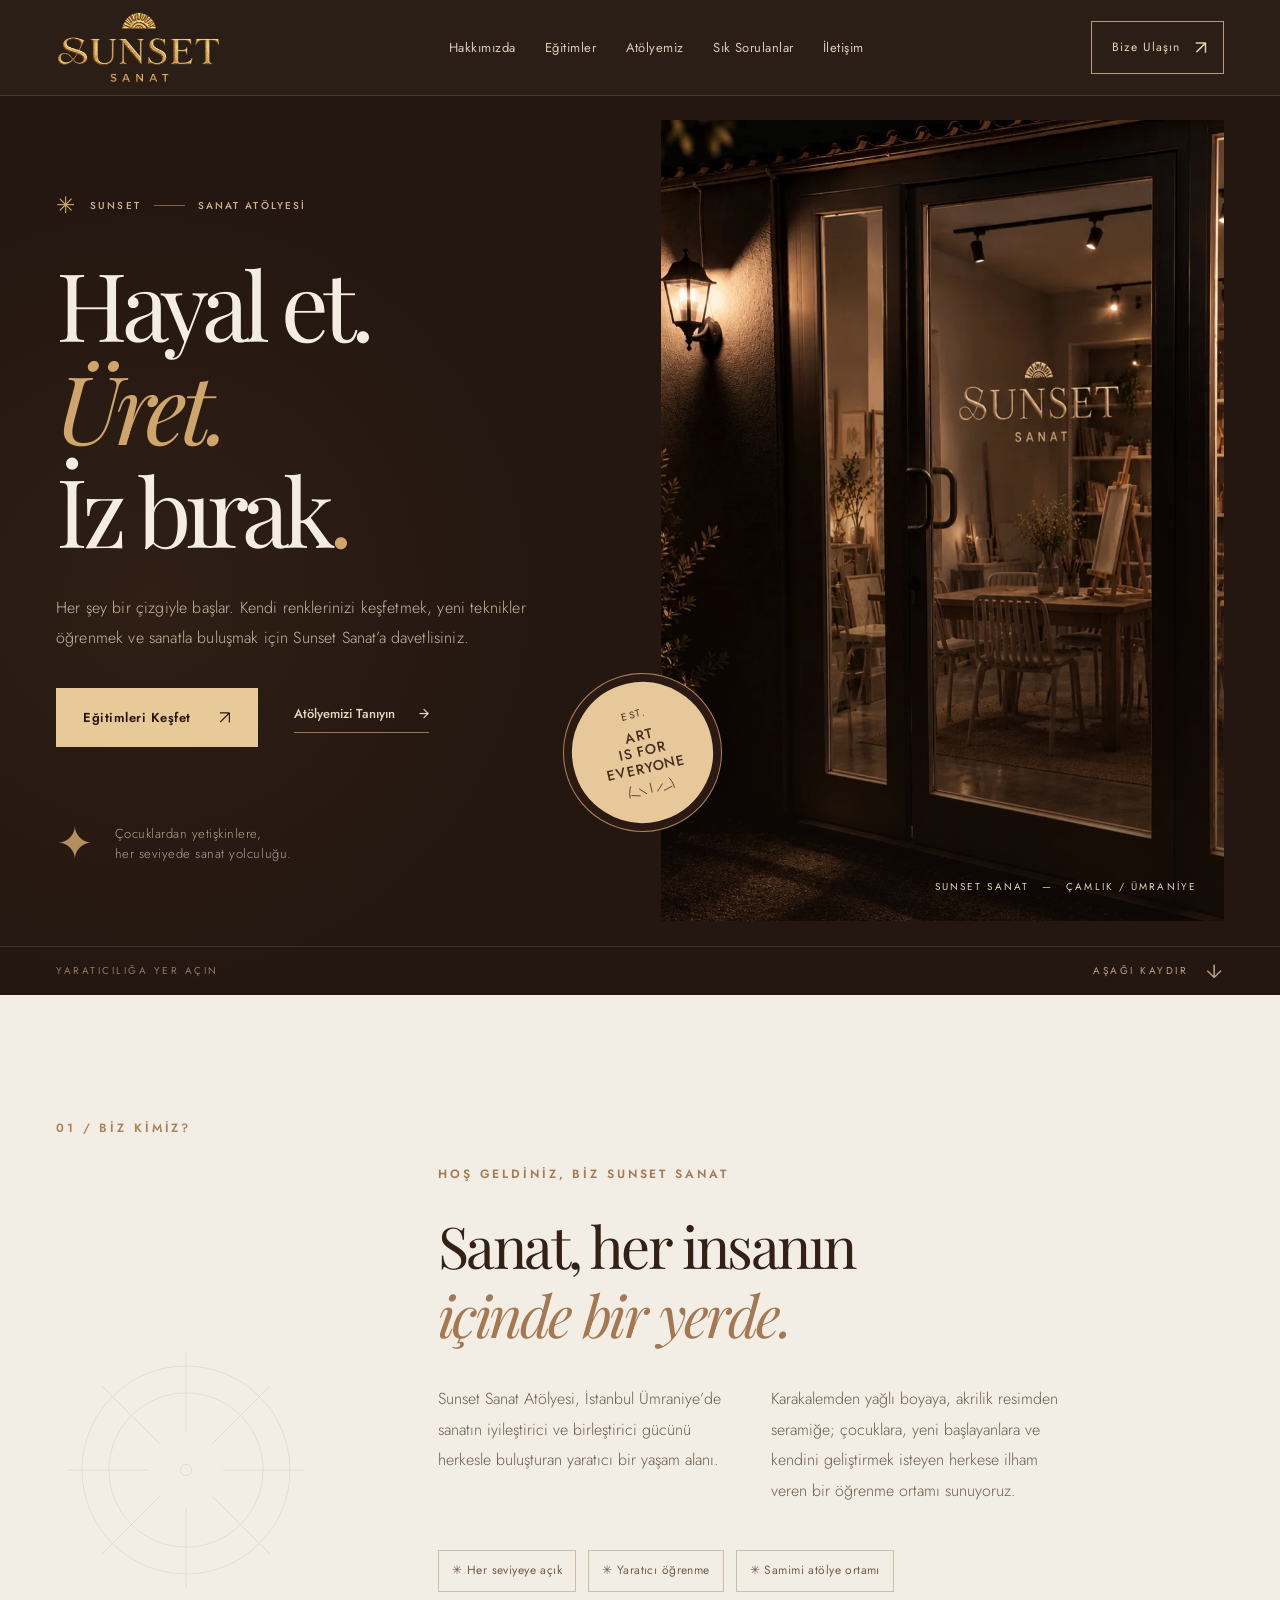
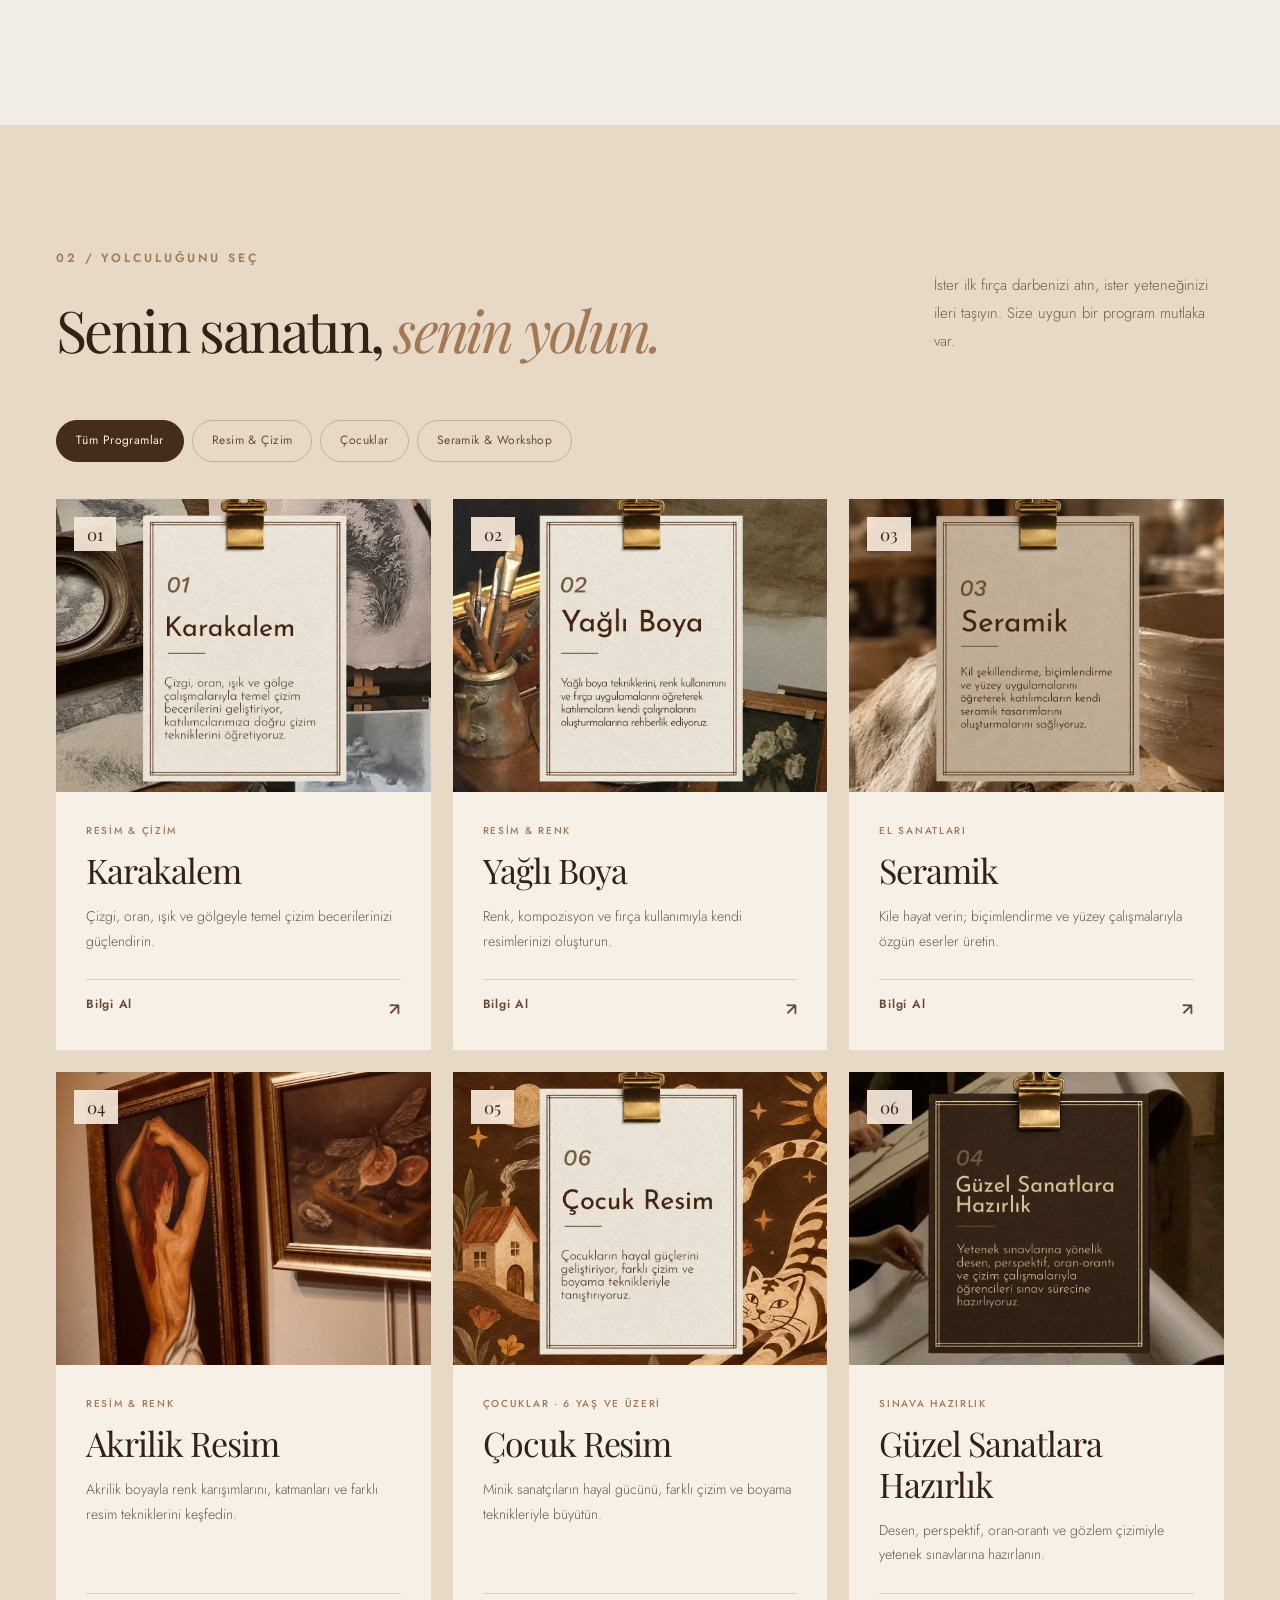
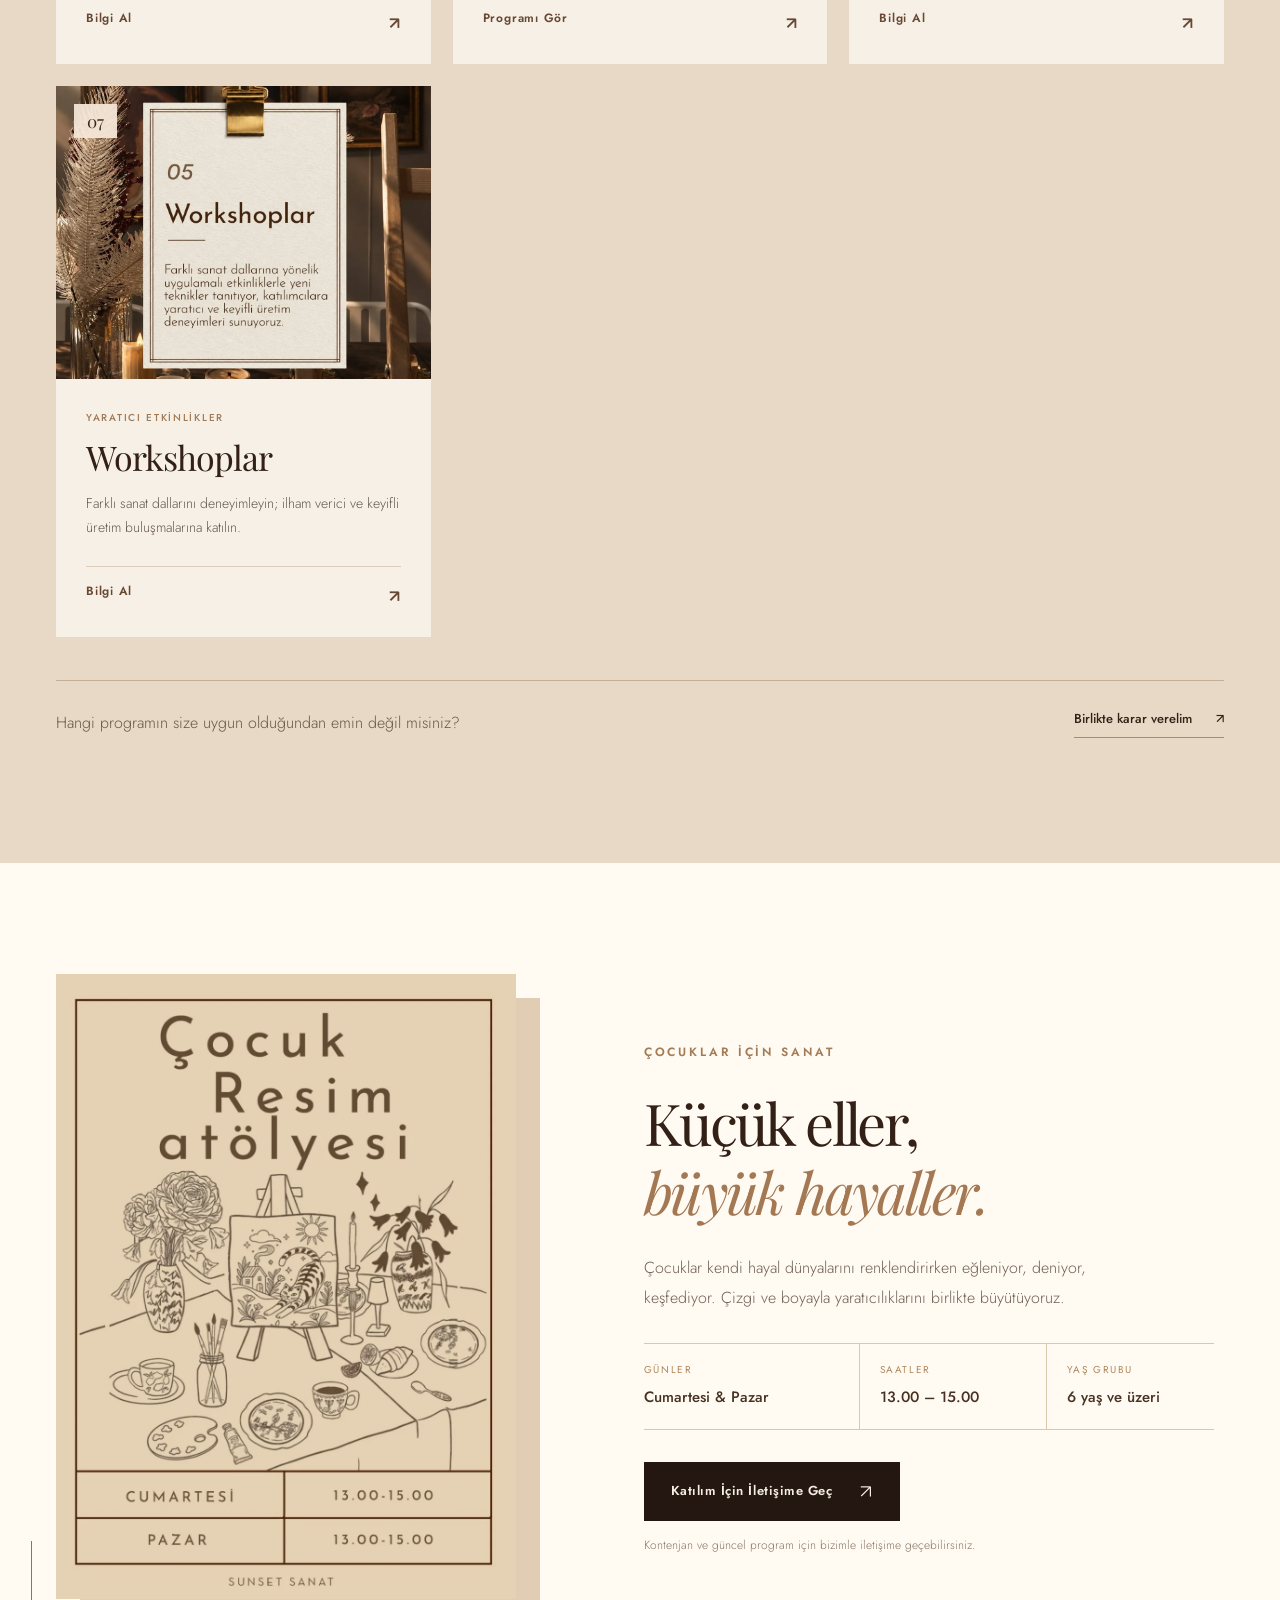
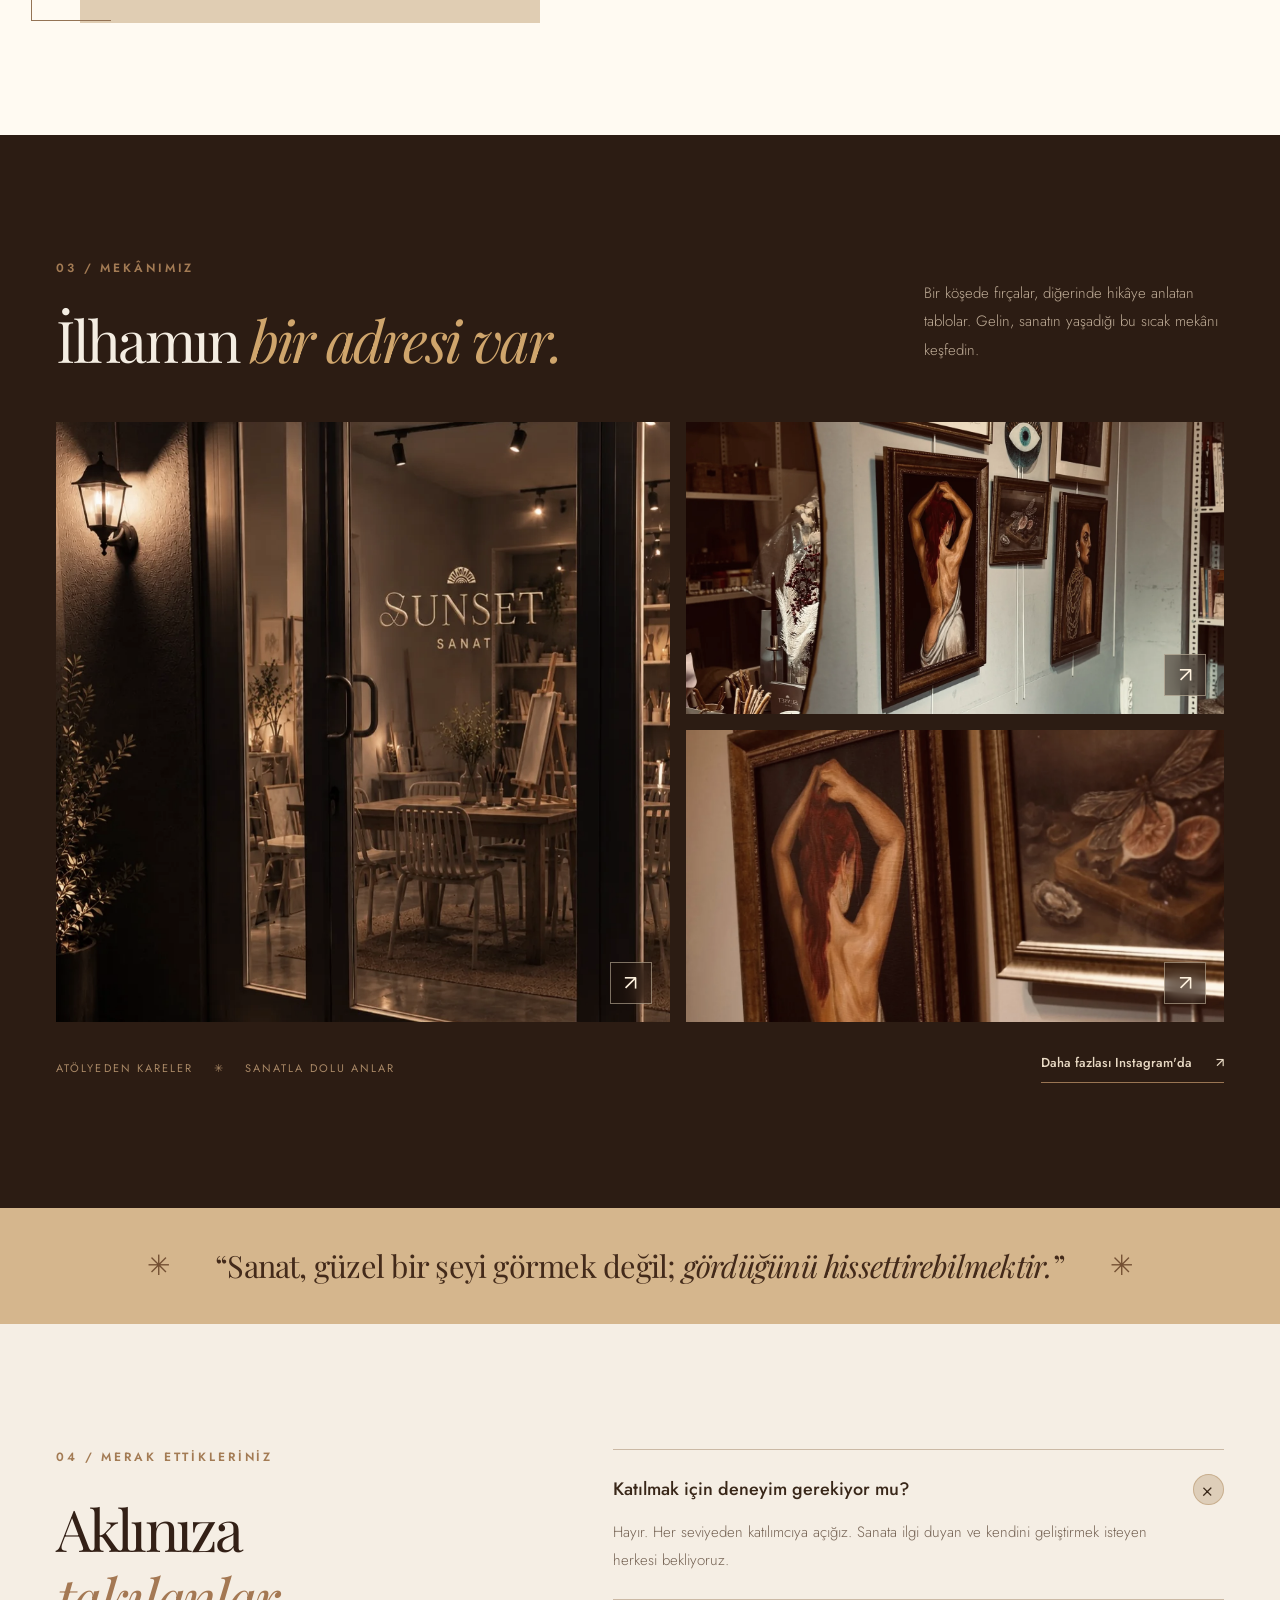
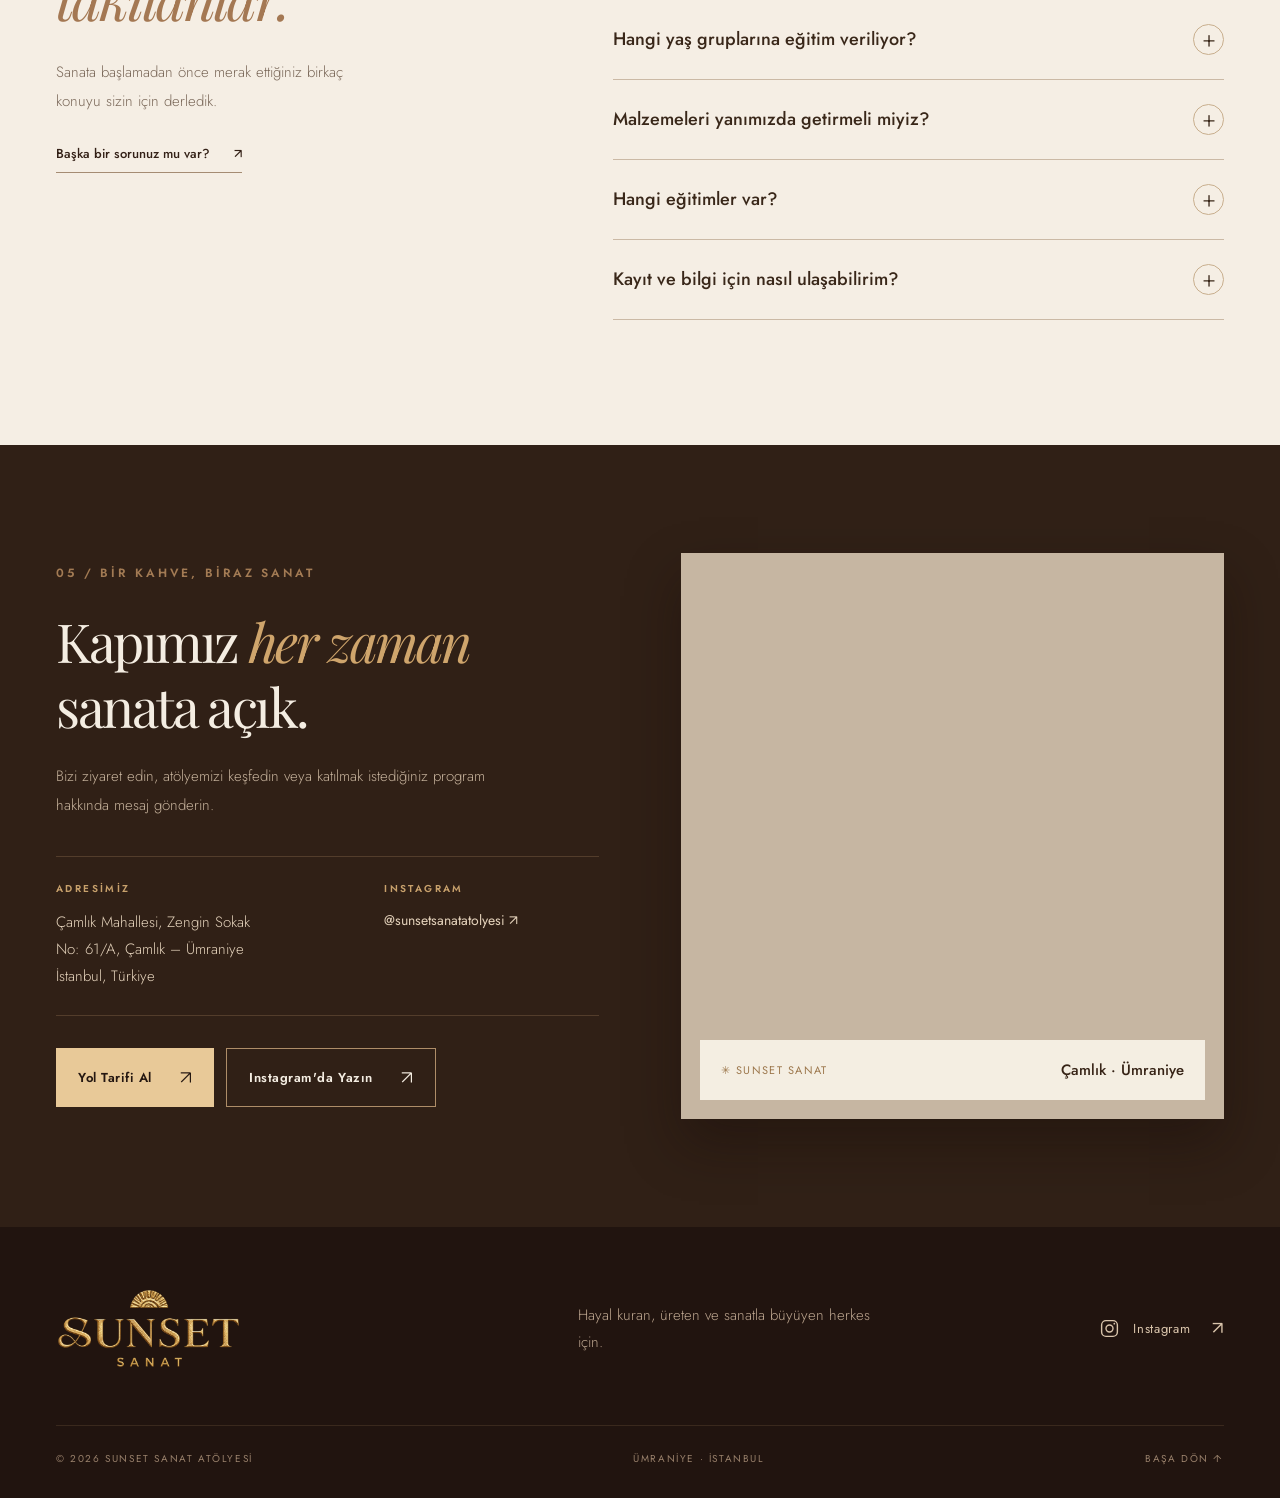
==== commit 58ebff1d: "Change eyebrow text from 'İSTANBUL · ÜMRANİYE' to 'SUNSET'" ====
--- a/index.html
+++ b/index.html
@@ -40,7 +40,7 @@
     <section class="hero" aria-labelledby="hero-title">
       <div class="container hero-grid">
         <div class="hero-copy">
-          <div class="eyebrow"><span class="tiny-sun" aria-hidden="true">✳</span> İSTANBUL · ÜMRANİYE <span class="eyebrow-line"></span> SANAT ATÖLYESİ</div>
+          <div class="eyebrow"><span class="tiny-sun" aria-hidden="true">✳</span> SUNSET <span class="eyebrow-line"></span> SANAT ATÖLYESİ</div>
           <h1 id="hero-title">Hayal et.<br><em>Üret.</em><br>İz bırak<span class="gold-period">.</span></h1>
           <p>Her şey bir çizgiyle başlar. Kendi renklerinizi keşfetmek, yeni teknikler öğrenmek ve sanatla buluşmak için Sunset Sanat’a davetlisiniz.</p>
           <div class="hero-actions"><a class="button button-gold" href="#egitimler">Eğitimleri Keşfet <span aria-hidden="true">↗</span></a><a class="text-link text-link-light" href="#atolye">Atölyemizi Tanıyın <span aria-hidden="true">→</span></a></div>
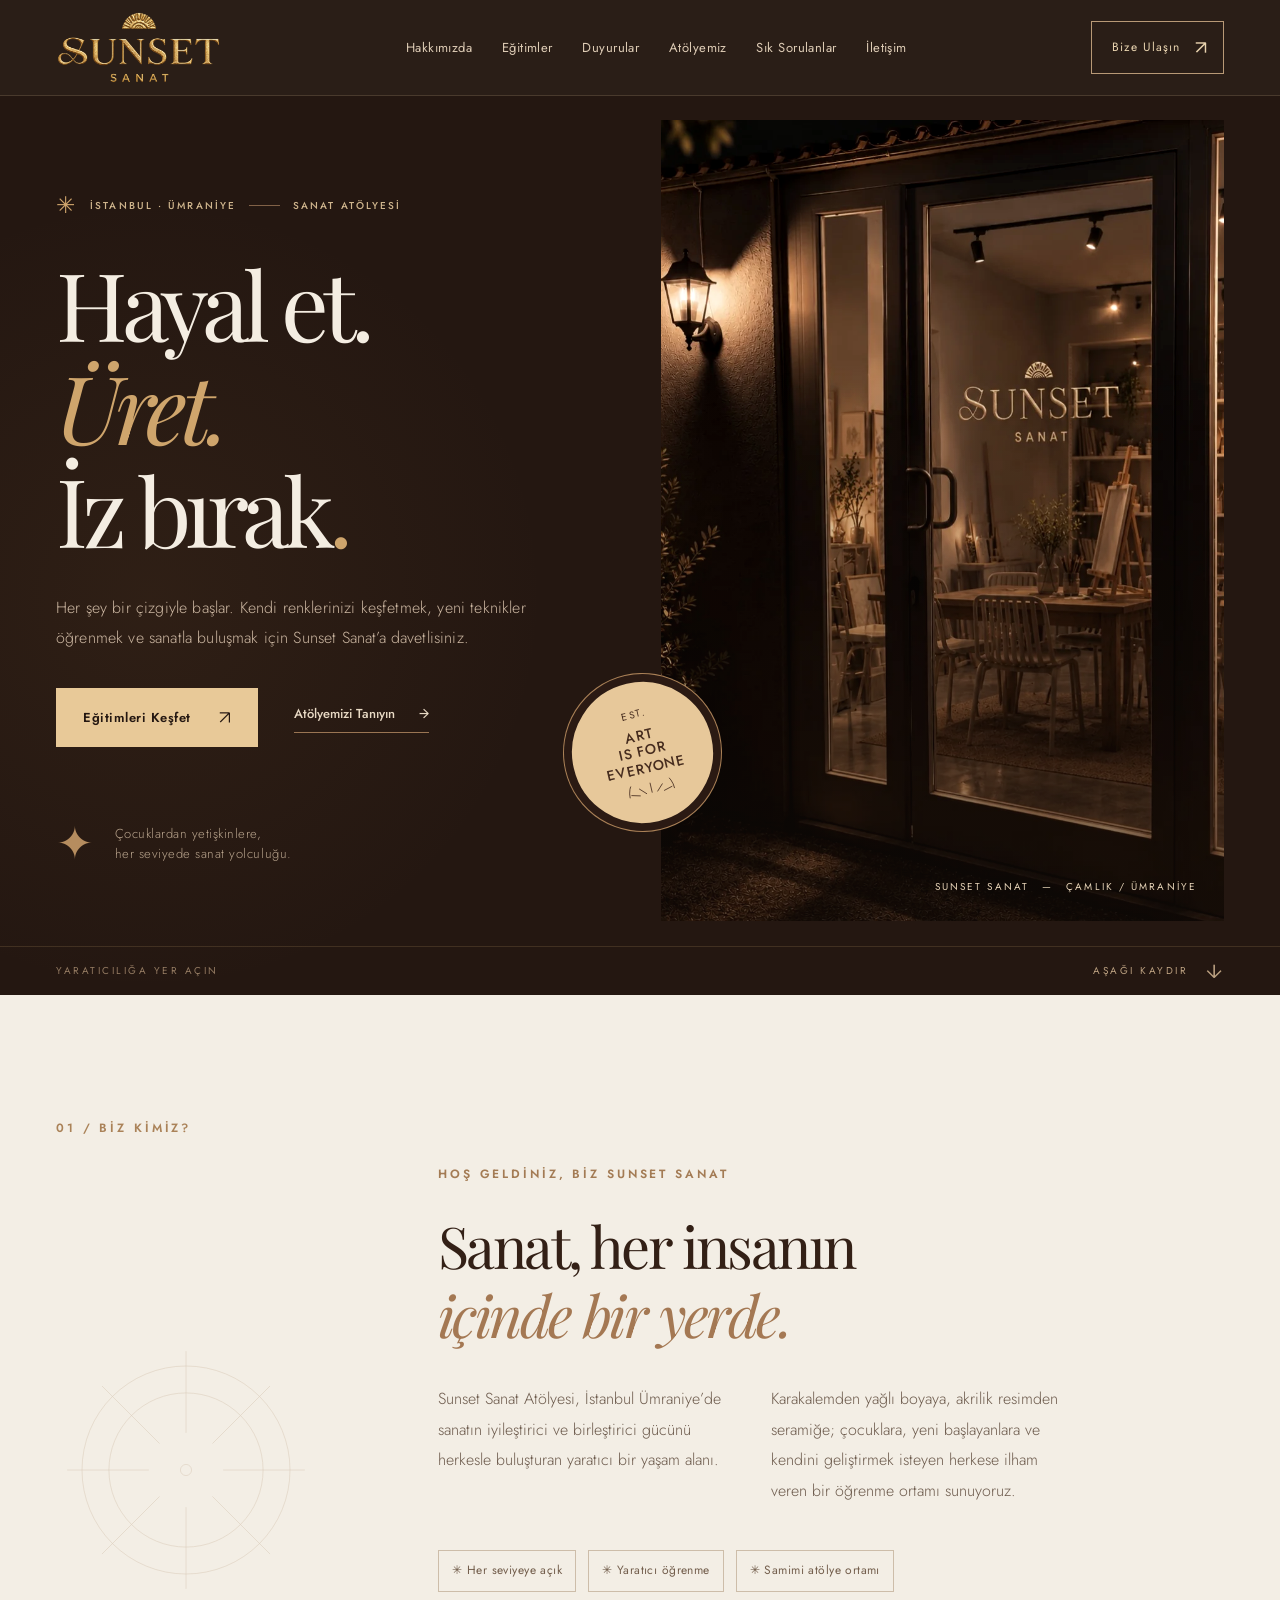
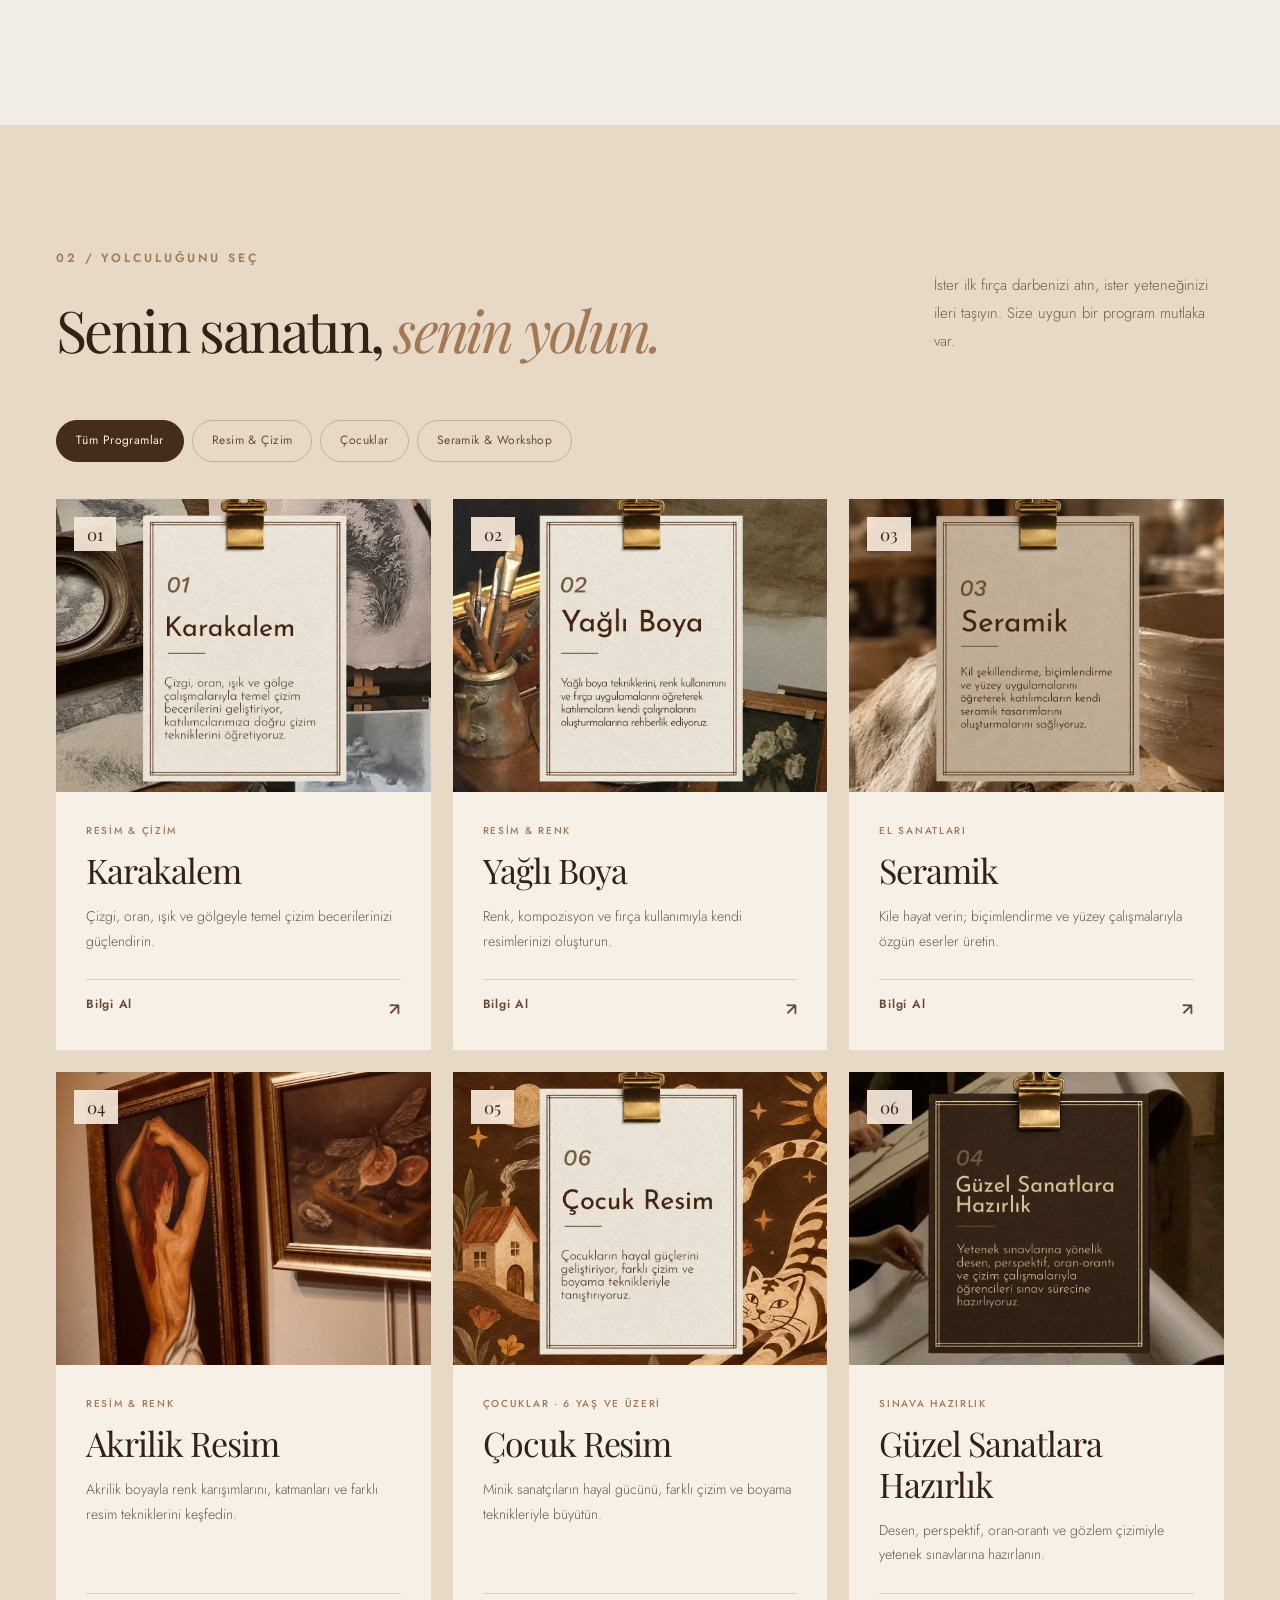
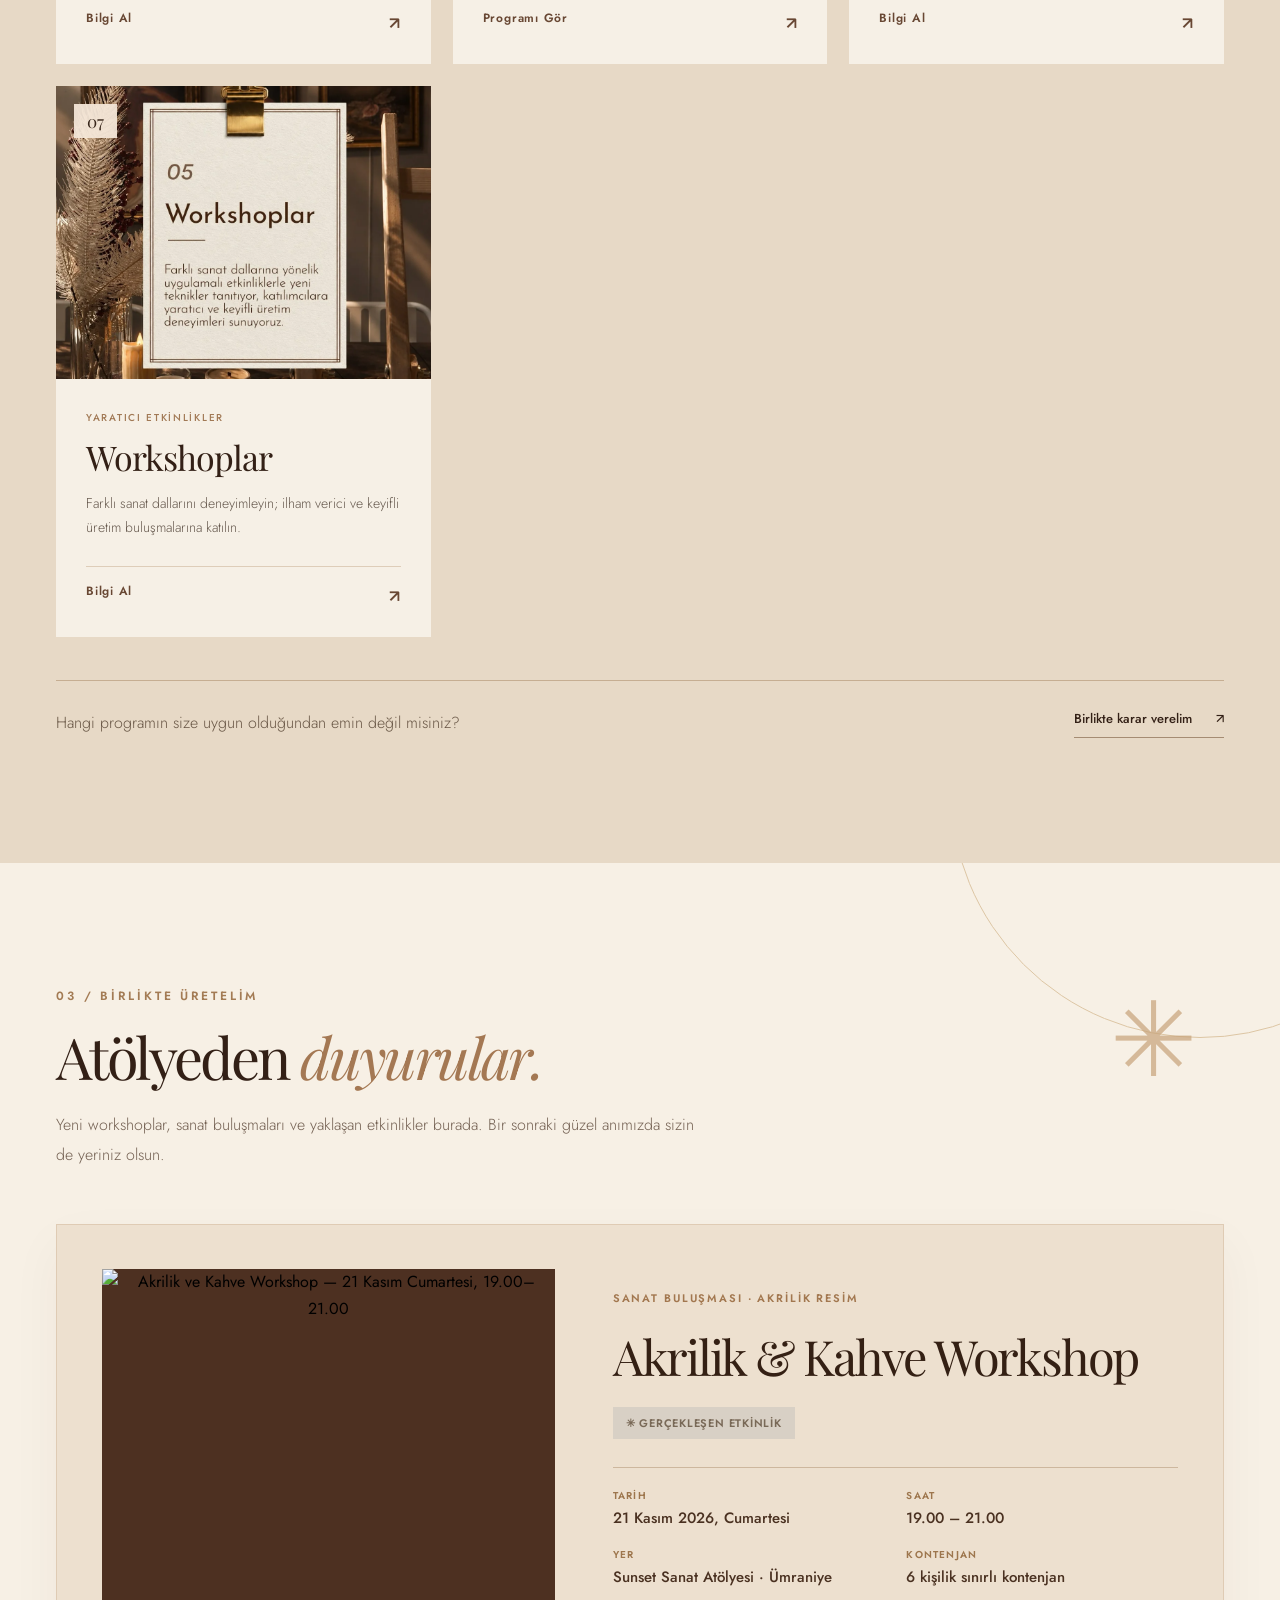
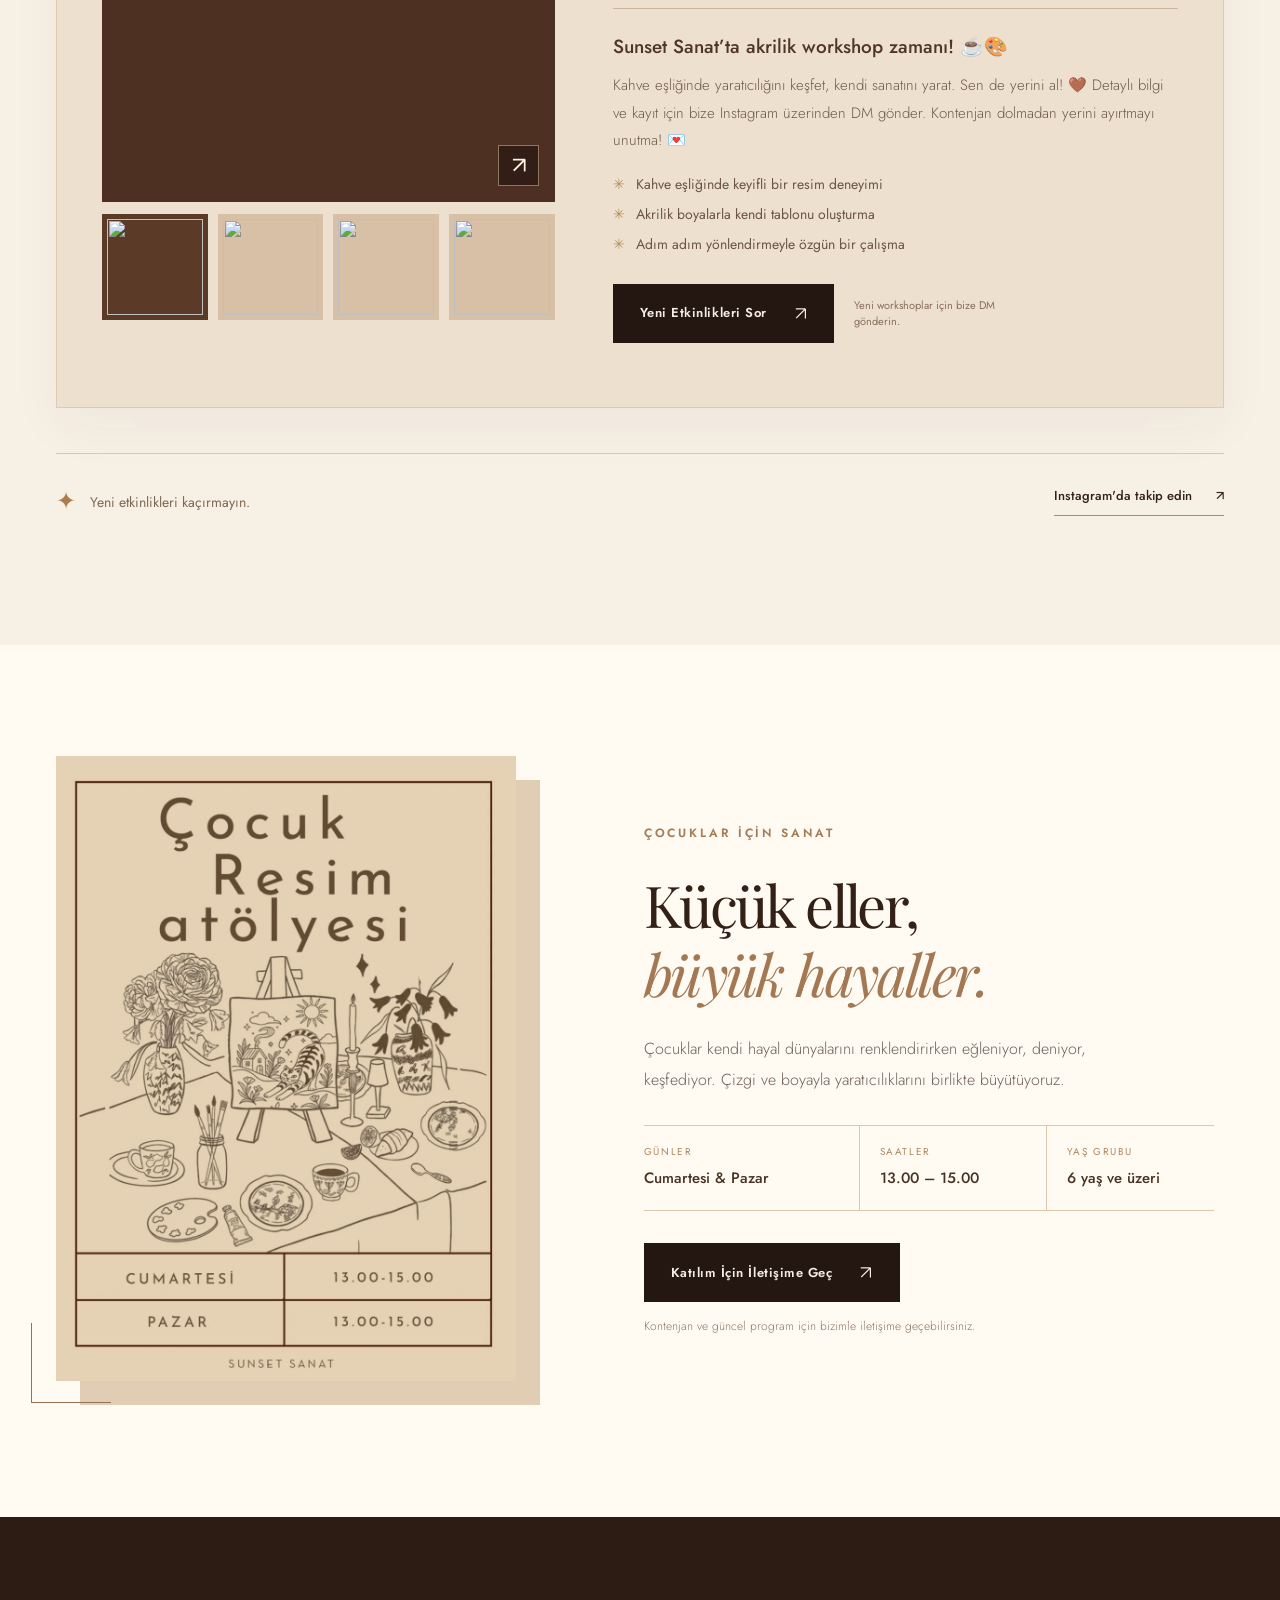
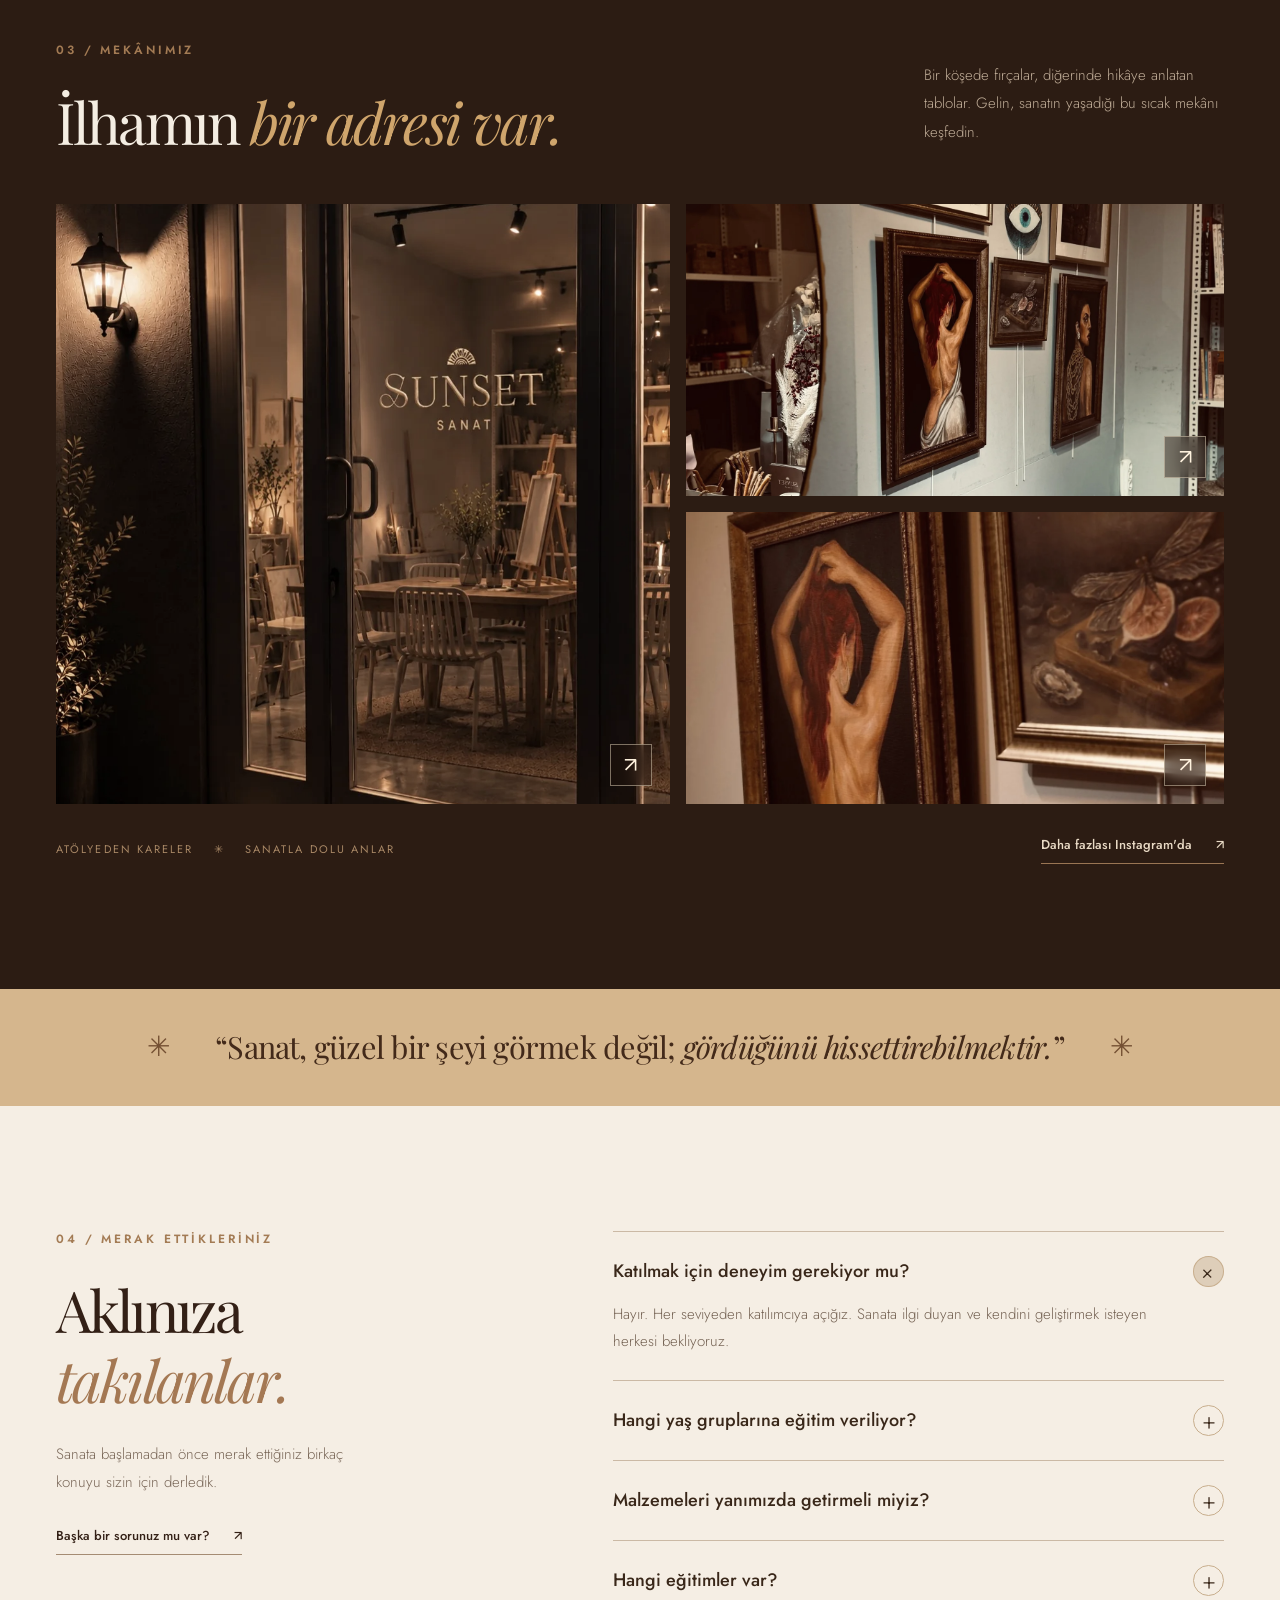
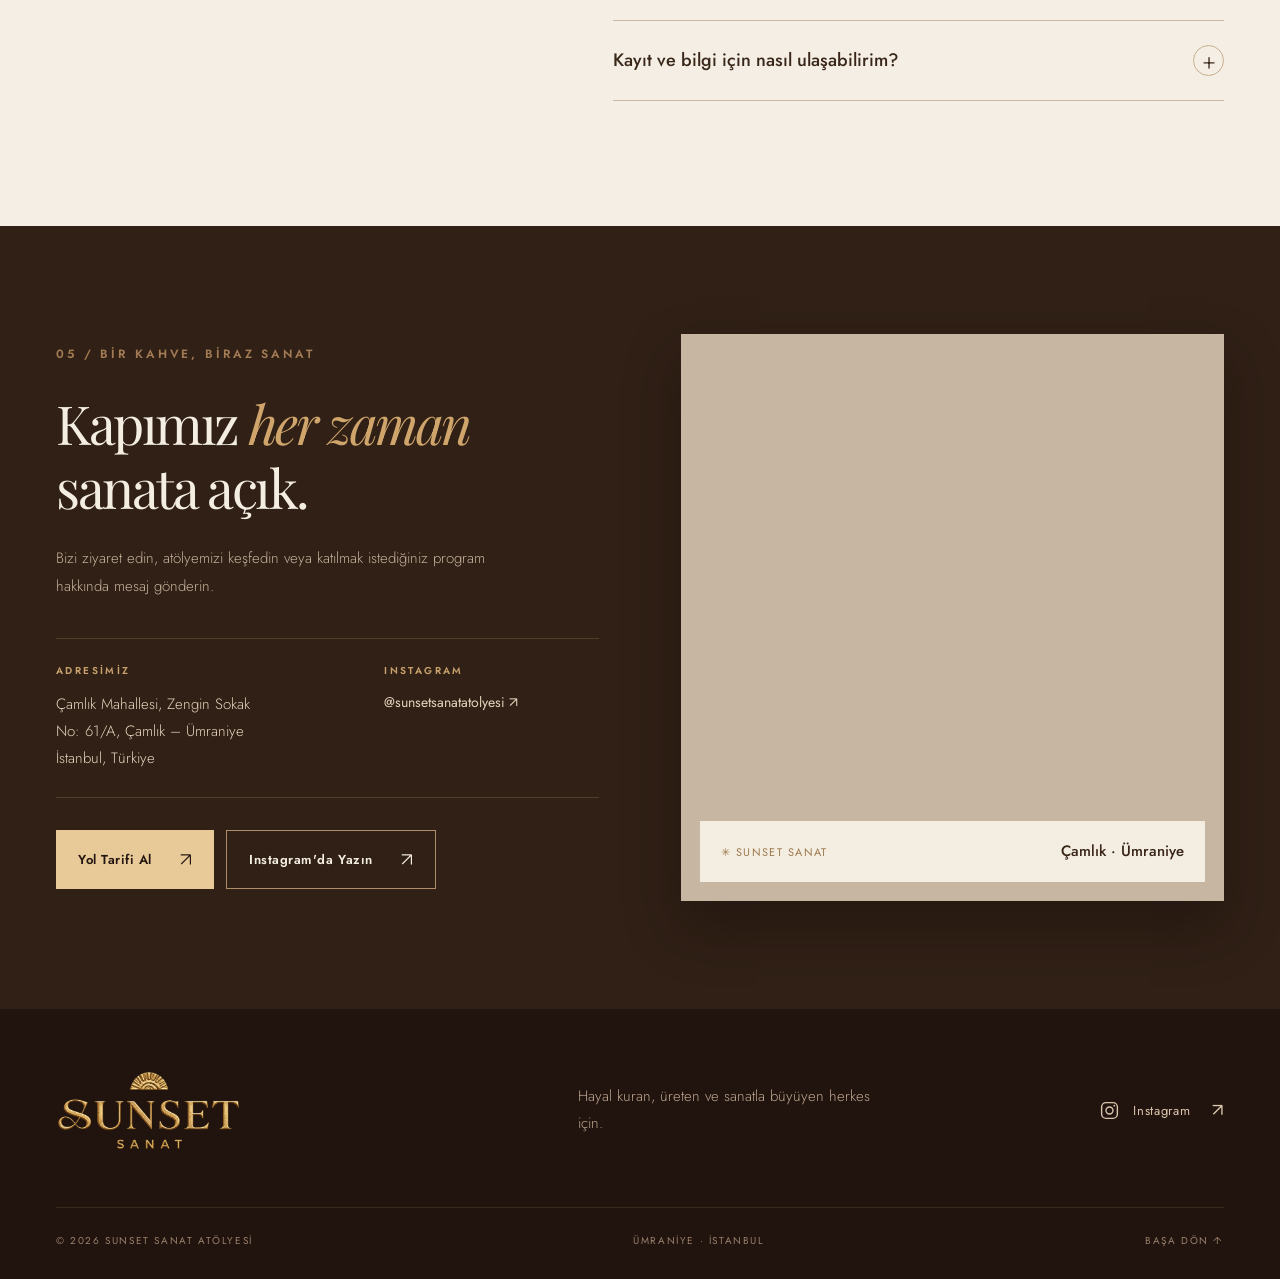
==== commit 33f2324c: "Add files via upload" ====
--- a/index.html
+++ b/index.html
@@ -3,11 +3,13 @@
 <head>
   <meta charset="utf-8">
   <meta name="viewport" content="width=device-width, initial-scale=1">
+  <link rel="canonical" href="https://www.sunsetsanat.com/">
   <meta name="theme-color" content="#241711">
   <meta name="description" content="Sunset Sanat Atölyesi'nde Ümraniye'de karakalem, yağlı boya, akrilik resim, seramik, çocuk resim ve güzel sanatlara hazırlık eğitimleri. Her seviyeye uygun sanat atölyeleri.">
   <meta property="og:type" content="website">
   <meta property="og:locale" content="tr_TR">
   <meta property="og:title" content="Sunset Sanat | Hayal et. Üret. İz bırak.">
+  <meta property="og:url" content="https://www.sunsetsanat.com/">
   <meta property="og:description" content="Ümraniye'de sanatla buluşun. Resim, seramik, çocuk atölyeleri ve yaratıcı workshoplar.">
   <meta property="og:image" content="assets/atolye-giris.webp">
   <title>Sunset Sanat Atölyesi | Ümraniye Sanat &amp; Resim Kursları</title>
@@ -27,6 +29,7 @@
       <nav class="main-nav" id="main-nav" aria-label="Ana menü">
         <a href="#hakkimizda">Hakkımızda</a>
         <a href="#egitimler">Eğitimler</a>
+        <a href="#duyurular">Duyurular</a>
         <a href="#atolye">Atölyemiz</a>
         <a href="#sss">Sık Sorulanlar</a>
         <a href="#iletisim">İletişim</a>
@@ -40,7 +43,7 @@
     <section class="hero" aria-labelledby="hero-title">
       <div class="container hero-grid">
         <div class="hero-copy">
-          <div class="eyebrow"><span class="tiny-sun" aria-hidden="true">✳</span> SUNSET <span class="eyebrow-line"></span> SANAT ATÖLYESİ</div>
+          <div class="eyebrow"><span class="tiny-sun" aria-hidden="true">✳</span> İSTANBUL · ÜMRANİYE <span class="eyebrow-line"></span> SANAT ATÖLYESİ</div>
           <h1 id="hero-title">Hayal et.<br><em>Üret.</em><br>İz bırak<span class="gold-period">.</span></h1>
           <p>Her şey bir çizgiyle başlar. Kendi renklerinizi keşfetmek, yeni teknikler öğrenmek ve sanatla buluşmak için Sunset Sanat’a davetlisiniz.</p>
           <div class="hero-actions"><a class="button button-gold" href="#egitimler">Eğitimleri Keşfet <span aria-hidden="true">↗</span></a><a class="text-link text-link-light" href="#atolye">Atölyemizi Tanıyın <span aria-hidden="true">→</span></a></div>
@@ -75,6 +78,26 @@
       </div>
     </section>
 
+    <section class="announcements section-pad" id="duyurular" aria-labelledby="announcements-title">
+      <div class="container">
+        <div class="announcements-heading">
+          <div>
+            <p class="overline">03 / BİRLİKTE ÜRETELİM</p>
+            <h2 class="display-title" id="announcements-title">Atölyeden <em>duyurular.</em></h2>
+            <p class="announcements-lead">Yeni workshoplar, sanat buluşmaları ve yaklaşan etkinlikler burada. Bir sonraki güzel anımızda sizin de yeriniz olsun.</p>
+          </div>
+          <span class="announcements-flower" aria-hidden="true">✳</span>
+        </div>
+        <div class="announcements-list" id="announcements-list" aria-live="polite">
+          <p class="announcements-empty">Duyurular yükleniyor…</p>
+        </div>
+        <div class="announcements-follow">
+          <span><span class="announcements-follow-star" aria-hidden="true">✦</span> Yeni etkinlikleri kaçırmayın.</span>
+          <a class="text-link" href="https://www.instagram.com/sunsetsanatatolyesi/" target="_blank" rel="noopener noreferrer">Instagram'da takip edin <span aria-hidden="true">↗</span></a>
+        </div>
+      </div>
+    </section>
+
     <section class="feature" id="cocuk-atolyesi" aria-labelledby="feature-title"><div class="container feature-grid"><div class="feature-art"><img src="assets/cocuk-afis.webp" loading="lazy" alt="Sunset Sanat çocuk resim atölyesi Cumartesi ve Pazar 13.00-15.00 afişi" width="1088" height="1344"><span class="feature-art-line" aria-hidden="true"></span></div><div class="feature-copy"><p class="overline">ÇOCUKLAR İÇİN SANAT</p><h2 class="display-title" id="feature-title">Küçük eller,<br><em>büyük hayaller.</em></h2><p>Çocuklar kendi hayal dünyalarını renklendirirken eğleniyor, deniyor, keşfediyor. Çizgi ve boyayla yaratıcılıklarını birlikte büyütüyoruz.</p><div class="feature-schedule"><div><span>GÜNLER</span><strong>Cumartesi &amp; Pazar</strong></div><div><span>SAATLER</span><strong>13.00 – 15.00</strong></div><div><span>YAŞ GRUBU</span><strong>6 yaş ve üzeri</strong></div></div><a class="button button-dark" href="https://www.instagram.com/sunsetsanatatolyesi/" target="_blank" rel="noopener noreferrer">Katılım İçin İletişime Geç <span aria-hidden="true">↗</span></a><small>Kontenjan ve güncel program için bizimle iletişime geçebilirsiniz.</small></div></div></section>
 
     <section class="gallery section-pad" id="atolye" aria-labelledby="gallery-title"><div class="container"><div class="gallery-title-row"><div><p class="overline">03 / MEKÂNIMIZ</p><h2 class="display-title" id="gallery-title">İlhamın <em>bir adresi var.</em></h2></div><p>Bir köşede fırçalar, diğerinde hikâye anlatan tablolar. Gelin, sanatın yaşadığı bu sıcak mekânı keşfedin.</p></div><div class="gallery-grid"><button class="gallery-item gallery-main" type="button" data-lightbox="assets/atolye-giris.webp" data-caption="Sunset Sanat Atölyesi – giriş" aria-label="Atölyenin giriş fotoğrafını büyüt"><img src="assets/atolye-giris.webp" loading="lazy" alt="Atölyenin sıcak ışıklarla aydınlatılmış dış cephesi"><span class="gallery-zoom" aria-hidden="true">↗</span></button><button class="gallery-item gallery-top" type="button" data-lightbox="assets/sanat-kosesi.webp" data-caption="Atölyemizin sanat eserleri" aria-label="Atölyedeki sanat eserlerini büyüt"><img src="assets/sanat-kosesi.webp" loading="lazy" alt="Atölye duvarında çeşitli çerçeveli sanat eserleri"><span class="gallery-zoom" aria-hidden="true">↗</span></button><button class="gallery-item gallery-bottom" type="button" data-lightbox="assets/tablolar.webp" data-caption="Atölyedeki tablolar" aria-label="Atölyedeki tabloları büyüt"><img src="assets/tablolar.webp" loading="lazy" alt="Altın renkli çerçevelerde atölye tablolarından detaylar"><span class="gallery-zoom" aria-hidden="true">↗</span></button></div><div class="gallery-foot"><span>ATÖLYEDEN KARELER <span aria-hidden="true">✳</span> SANATLA DOLU ANLAR</span><a class="text-link text-link-light" href="https://www.instagram.com/sunsetsanatatolyesi/" target="_blank" rel="noopener noreferrer">Daha fazlası Instagram'da <span aria-hidden="true">↗</span></a></div></div></section>
@@ -89,6 +112,7 @@
   <footer class="footer"><div class="container"><div class="footer-top"><a href="#ust" aria-label="Sunset Sanat - sayfanın başına dön"><img src="assets/logo-sunset.png" width="185" height="82" alt="Sunset Sanat"></a><p>Hayal kuran, üreten ve sanatla büyüyen herkes için.</p><a class="footer-instagram" href="https://www.instagram.com/sunsetsanatatolyesi/" target="_blank" rel="noopener noreferrer" aria-label="Sunset Sanat Instagram hesabı"><svg viewBox="0 0 24 24" fill="none" stroke="currentColor" stroke-width="1.6" aria-hidden="true"><rect x="3" y="3" width="18" height="18" rx="5"/><circle cx="12" cy="12" r="4"/><circle cx="17.5" cy="6.5" r="1" fill="currentColor" stroke="none"/></svg> Instagram <span aria-hidden="true">↗</span></a></div><div class="footer-bottom"><span>© <span id="year">2026</span> SUNSET SANAT ATÖLYESİ</span><span>ÜMRANİYE · İSTANBUL</span><a href="#ust">BAŞA DÖN ↑</a></div></div></footer>
 
   <div class="lightbox" id="lightbox" role="dialog" aria-modal="true" aria-label="Fotoğraf büyütme" hidden><button class="lightbox-close" type="button" aria-label="Fotoğrafı kapat">×</button><img src="" alt=""><p></p></div>
+  <script src="duyurular.js" defer></script>
   <script src="script.js" defer></script>
 </body>
 </html>
--- a/styles.css
+++ b/styles.css
@@ -25,3 +25,51 @@
 @media (max-width:680px){html{scroll-padding-top:74px}.container{width:calc(100% - 38px)}.section-pad{padding-block:79px}.display-title{font-size:clamp(38px,9vw,52px)}.site-header{height:75px}.brand img{width:134px}.header-inner{gap:8px}.header-cta{font-size:0;gap:0;padding:9px 13px}.header-cta span{font-size:23px}.hero-grid{display:flex;flex-direction:column;min-height:unset}.hero-copy{padding:56px 0 51px}.hero h1{font-size:clamp(71px,15vw,106px);margin:20px 0 27px}.hero-copy>p{max-width:520px;font-size:15px;line-height:1.78;margin-bottom:27px}.eyebrow{font-size:9px;gap:8px}.eyebrow-line{width:17px}.hero-actions{gap:22px}.hero-actions .button{padding:13px 19px;min-height:53px}.hero-actions .text-link{font-size:12px}.hero-note{margin-top:31px;gap:15px}.note-star{font-size:35px}.hero-visual{padding:0 0 20px;min-height:395px;height:395px}.hero-image-wrap{inset:0 0 20px}.hero-image-wrap>img{object-position:center 47%}.hero-image-caption{bottom:40px;right:16px;font-size:9px}.hero-bottomline .container{font-size:9px;letter-spacing:.12em}.hero-bottomline a span{margin-left:4px}.intro-grid{grid-template-columns:1fr;gap:10px}.intro-side{min-height:0}.intro-decoration{display:none}.intro-main{padding-top:20px}.intro-main .display-title{margin-bottom:27px}.intro-desc{grid-template-columns:1fr;gap:12px;font-size:15px}.intro-pills{margin-top:27px}.intro-pills span{font-size:11px;padding:8px 11px}.courses .overline{margin-bottom:17px}.section-head{gap:15px}.section-head>p{font-size:14px}.filter-bar{margin:30px 0 27px;gap:8px}.filter-chip{font-size:11px;padding:9px 12px}.course-grid{grid-template-columns:1fr;gap:17px}.course-image{aspect-ratio:1.5}.course-image>img{object-position:center 35%}.course-body{padding:24px}.course-body h3{font-size:32px}.course-body p{font-size:14px;margin-bottom:18px}.courses-bottom{margin-top:25px;flex-direction:column;align-items:flex-start;gap:10px;font-size:14px}.feature{padding-block:78px}.feature-grid{grid-template-columns:1fr;gap:65px}.feature-art{width:min(100% - 17px,440px);margin:0 auto;padding-right:15px}.feature-art img{max-height:490px;object-position:center 7%}.feature-copy .overline{margin-bottom:18px}.feature-schedule{grid-template-columns:1.2fr 1fr}.feature-schedule>div{padding-right:8px}.feature-schedule>div+div{padding-left:13px}.feature-schedule strong{font-size:14px}.gallery-title-row{gap:14px;margin-bottom:30px}.gallery-title-row>p{font-size:14px}.gallery-grid{height:680px;min-height:0;grid-template-columns:1fr 1fr;grid-template-rows:1.1fr .7fr;gap:10px}.gallery-main{grid-column:1/3;grid-row:1}.gallery-top{grid-column:1;grid-row:2}.gallery-bottom{grid-column:2;grid-row:2}.gallery-main img{object-position:50% 45%}.gallery-foot{flex-direction:column;align-items:flex-start;gap:14px}.gallery-foot>span{font-size:9px}.quote-band{padding:28px 0}.quote-band .container{gap:12px}.quote-sun{font-size:18px}.quote-band p{font-size:19px}.faq-grid{grid-template-columns:1fr;gap:38px}.faq-heading .display-title{margin-bottom:17px}.faq-heading>p:not(.overline){margin-bottom:12px}.faq-list details{padding:20px 0}.faq-list summary{font-size:16px}.faq-list details p{margin:14px 15px 0 0;font-size:14px}.contact{padding:78px 0}.contact-grid{grid-template-columns:1fr;gap:40px}.contact-copy .display-title{font-size:clamp(42px,10vw,60px)}.contact-meta{grid-template-columns:1fr 1fr;gap:14px}.contact-meta address{font-size:13px}.contact-meta a{font-size:12px}.contact-actions{gap:8px}.contact-actions .button{flex:1;justify-content:space-between;font-size:12px;gap:13px}.map-frame{min-height:385px}.map-tag{flex-direction:row;align-items:center}.map-tag strong{font-size:13px}.footer-top{padding:43px 0 34px;grid-template-columns:1fr auto;gap:12px}.footer-top img{width:160px;height:auto}.footer-instagram{font-size:0;gap:0}.footer-instagram svg{width:23px;height:23px}.footer-instagram span{font-size:18px;margin-left:7px}.footer-bottom{font-size:9px;flex-wrap:wrap;justify-content:space-between}.footer-bottom span:nth-child(2){display:none}}
 @media (max-width:400px){.hero h1{font-size:66px}.hero-actions{gap:15px}.hero-actions .text-link{font-size:11px}.hero-copy>p{font-size:14px}.eyebrow{font-size:8px}.contact-actions{flex-direction:column}.contact-actions .button{width:100%}.map-tag{flex-direction:column;align-items:flex-start}.feature-schedule{grid-template-columns:1fr}.feature-schedule>div,.feature-schedule>div+div,.feature-schedule>div:nth-child(3){grid-column:1;border-left:0;border-top:1px solid #dac7ac;padding:12px 0}.feature-schedule>div:first-child{border-top:0}}
 @media (prefers-reduced-motion:reduce){*,*::before,*::after{animation-duration:.01ms!important;animation-iteration-count:1!important;scroll-behavior:auto!important;transition-duration:.01ms!important}}
+
+/* DUYURULAR / WORKSHOP ETKİNLİKLERİ */
+.announcements{background:#f7f0e5;color:var(--ink);position:relative;overflow:hidden}
+.announcements:before{content:"";width:500px;height:500px;position:absolute;top:-325px;right:-170px;border:1px solid #ddc6a4;border-radius:50%;pointer-events:none}
+.announcements-heading{display:flex;align-items:flex-start;justify-content:space-between;gap:24px;margin-bottom:54px}
+.announcements-heading .overline{margin-bottom:17px}
+.announcements-heading .display-title{margin-bottom:19px}
+.announcements-lead{max-width:640px;margin:0;color:#736052;font-size:16px;font-weight:300;line-height:1.85}
+.announcements-flower{font-size:104px;line-height:1;color:#c7a37a;font-weight:300;margin-right:27px;opacity:.7}
+.announcements-list{display:flex;flex-direction:column;gap:58px}
+.announcement-card{background:#ede0cf;display:grid;grid-template-columns:minmax(0,.89fr) minmax(0,1.11fr);gap:clamp(28px,4.5vw,70px);padding:clamp(22px,3.5vw,48px);border:1px solid #dfcbb4;box-shadow:0 20px 50px #4229170b}
+.announcement-gallery{min-width:0}
+.announcement-cover{position:relative;width:100%;aspect-ratio:4/4.7;display:flex;justify-content:center;align-items:center;padding:0;border:0;cursor:zoom-in;background:#4d3021;overflow:hidden}
+.announcement-cover img{width:100%;height:100%;object-fit:contain;transition:transform .4s var(--ease)}
+.announcement-cover:hover img{transform:scale(1.025)}
+.announcement-zoom{position:absolute;right:16px;bottom:16px;background:#2e1b14dc;color:#fff4e2;display:grid;place-items:center;width:41px;height:41px;border:1px solid #e7cfa380;font-size:23px}
+.announcement-thumbnails{display:grid;grid-template-columns:repeat(4,minmax(0,1fr));gap:10px;margin-top:12px}
+.announcement-thumb{padding:4px;background:#d7c0a6;border:1px solid transparent;cursor:pointer;aspect-ratio:1/1;overflow:hidden;transition:border-color .2s,background .2s}
+.announcement-thumb:hover{background:#be9a74}
+.announcement-thumb[aria-pressed="true"]{background:#5b3b27;border-color:#5b3b27}
+.announcement-thumb img{width:100%;height:100%;object-fit:cover;object-position:center 30%}
+.announcement-info{display:flex;flex-direction:column;align-items:flex-start;padding:clamp(0px,1.5vw,24px) 0;min-width:0}
+.announcement-kicker{font-size:11px;font-weight:600;letter-spacing:.17em;color:#a2774f;margin:0 0 22px}
+.announcement-info h3{font-family:var(--serif);font-size:clamp(35px,3.8vw,60px);line-height:1.12;letter-spacing:-.046em;font-weight:400;color:#342014;margin:0 0 24px}
+.announcement-info h3 em{font-weight:400;color:#a16d44}
+.announcement-badge{display:inline-flex;gap:8px;align-items:center;background:#dbb987;color:#4c3020;padding:7px 13px;font-size:11px;font-weight:600;letter-spacing:.07em;margin-bottom:28px}
+.announcement-badge.is-past{background:#d8d0c5;color:#796957}
+.announcement-meta{display:grid;grid-template-columns:1fr 1fr;gap:19px 22px;width:100%;border-top:1px solid #cdb79e;border-bottom:1px solid #cdb79e;padding:21px 0;margin-bottom:24px}
+.announcement-meta>div{display:flex;flex-direction:column;gap:5px;min-width:0}
+.announcement-meta .meta-label{font-size:10px;color:#9d764d;letter-spacing:.12em}
+.announcement-meta strong{font-size:15px;font-weight:500;line-height:1.35;color:#4a3121}
+.announcement-spot{font-size:19px;line-height:1.45;font-weight:500;margin:0 0 12px;color:#503626}
+.announcement-description{font-size:15px;line-height:1.82;font-weight:300;color:#6e5b4a;margin:0 0 19px}
+.announcement-points{padding:0;margin:0 0 27px;list-style:none;display:flex;flex-direction:column;gap:7px;color:#6c5644;font-size:14px;font-weight:400}
+.announcement-points li{display:flex;gap:11px;align-items:flex-start}
+.announcement-points li:before{content:"✳";color:#b58d59;flex:none}
+.announcement-actions{width:100%;margin-top:auto;display:flex;align-items:center;flex-wrap:wrap;gap:20px}
+.announcement-actions .button{flex:0 1 auto}
+.announcement-actions-note{font-size:11px;line-height:1.5;color:#8a705d;max-width:185px}
+.announcements-follow{display:flex;justify-content:space-between;align-items:center;gap:25px;border-top:1px solid #dac7af;padding-top:27px;margin-top:45px}
+.announcements-follow>span{font-size:14px;color:#806954}
+.announcements-follow-star{font-size:24px;color:#ae7c4a;margin-right:10px;vertical-align:-2px}
+.announcements-follow .text-link{font-size:13px}
+.announcements-empty{margin:0;color:#806954}
+@media (max-width:1100px){.announcement-card{gap:30px}.announcement-info h3{font-size:clamp(34px,4vw,48px)}.announcement-meta{grid-template-columns:1fr 1fr;gap:17px}.announcement-info{padding-block:0}}
+@media (max-width:780px){.announcement-card{grid-template-columns:1fr;gap:32px}.announcement-gallery{width:min(100%,540px);margin:0 auto}.announcement-cover{aspect-ratio:1/1.08}.announcement-info h3{font-size:clamp(38px,7vw,55px)}.announcement-kicker{margin-bottom:11px}.announcement-badge{margin-bottom:20px}}
+@media (max-width:680px){.announcements-heading{margin-bottom:30px}.announcements-heading .display-title{margin-bottom:13px}.announcements-flower{display:none}.announcements-lead{font-size:14px}.announcement-card{padding:16px;gap:27px}.announcement-cover{aspect-ratio:4/4.45}.announcement-thumbnails{gap:6px;margin-top:7px}.announcement-thumb{padding:3px}.announcement-info h3{font-size:clamp(38px,10vw,51px);margin-bottom:19px}.announcement-meta{gap:15px;padding:17px 0}.announcement-meta strong{font-size:14px}.announcement-spot{font-size:17px}.announcement-description{font-size:14px}.announcement-points{font-size:13px}.announcement-actions{align-items:stretch;gap:14px;flex-direction:column}.announcement-actions .button{width:100%;justify-content:space-between}.announcement-actions-note{max-width:none}.announcements-follow{flex-direction:column;align-items:flex-start;gap:13px;margin-top:27px}}
+@media (max-width:370px){.announcement-meta{grid-template-columns:1fr 1fr;gap:12px}.announcement-meta strong{font-size:13px}.announcement-card{padding:12px}.announcement-info h3{font-size:36px}}
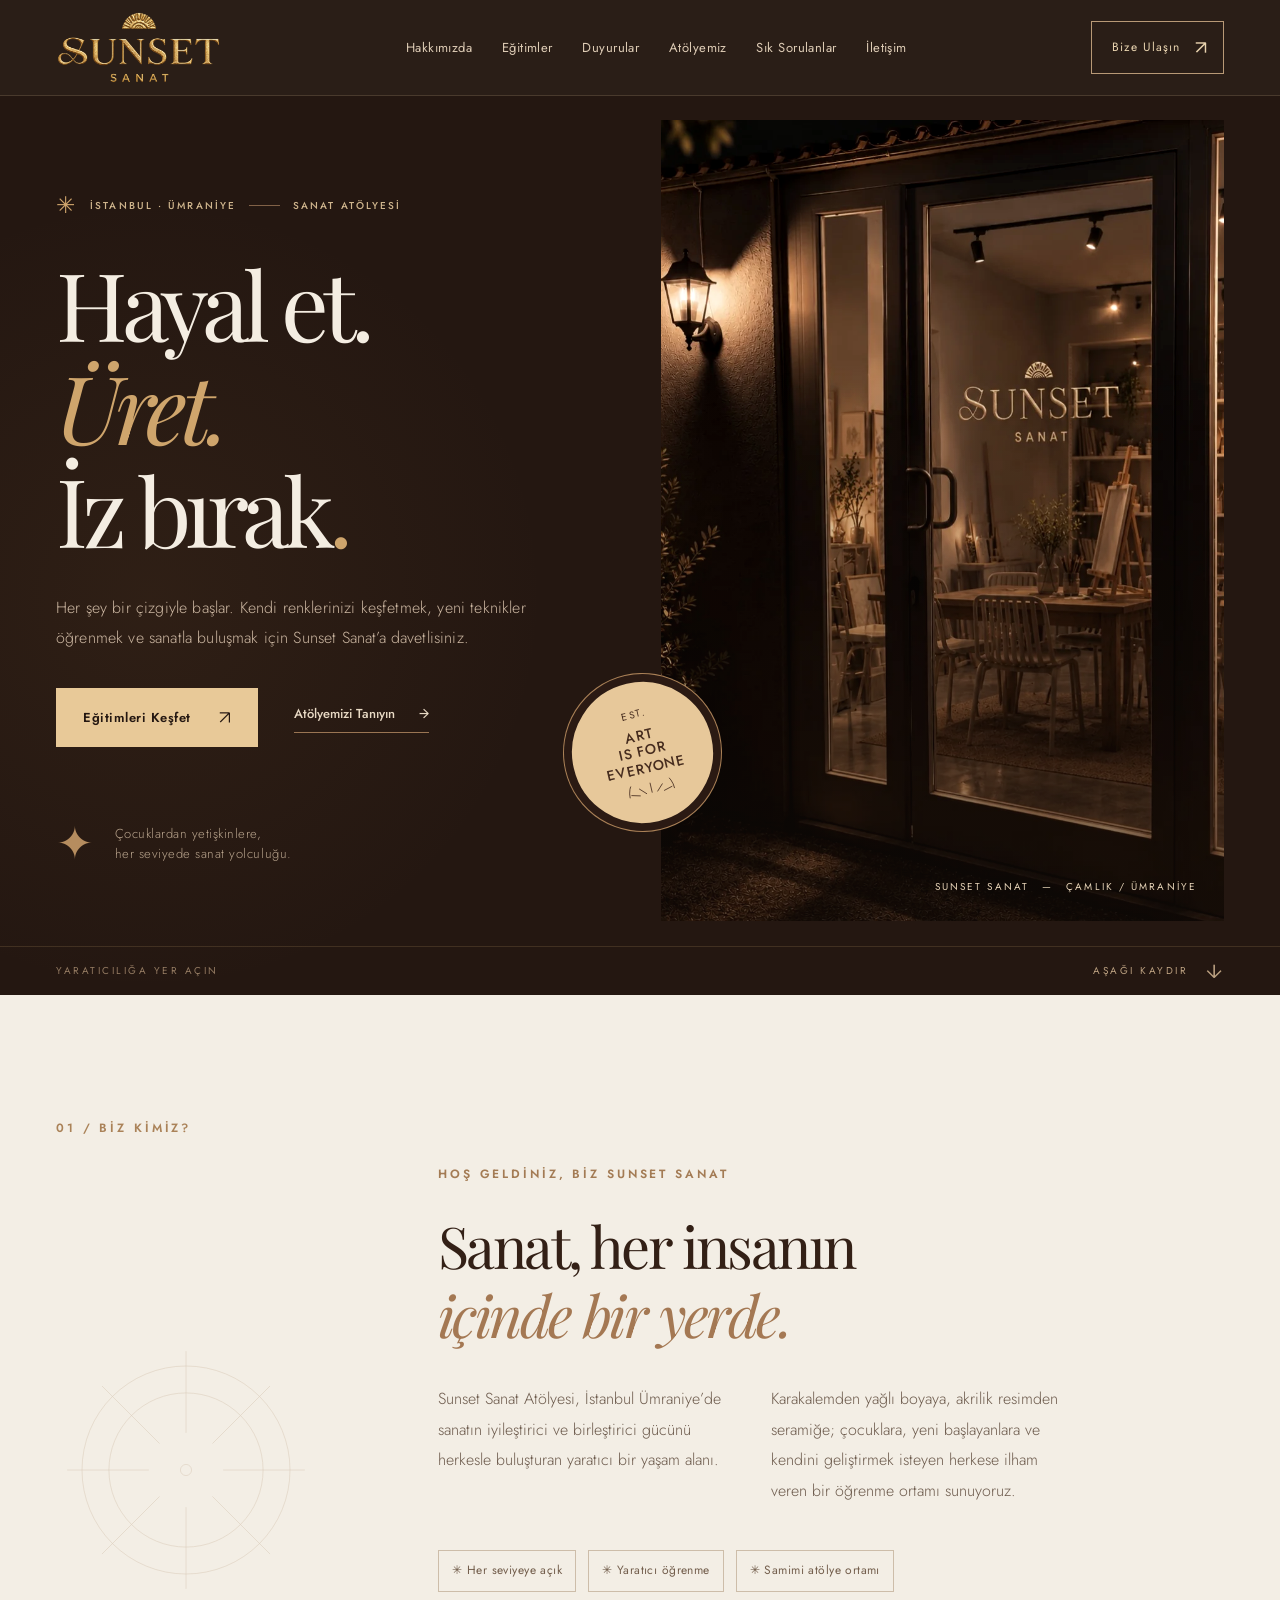
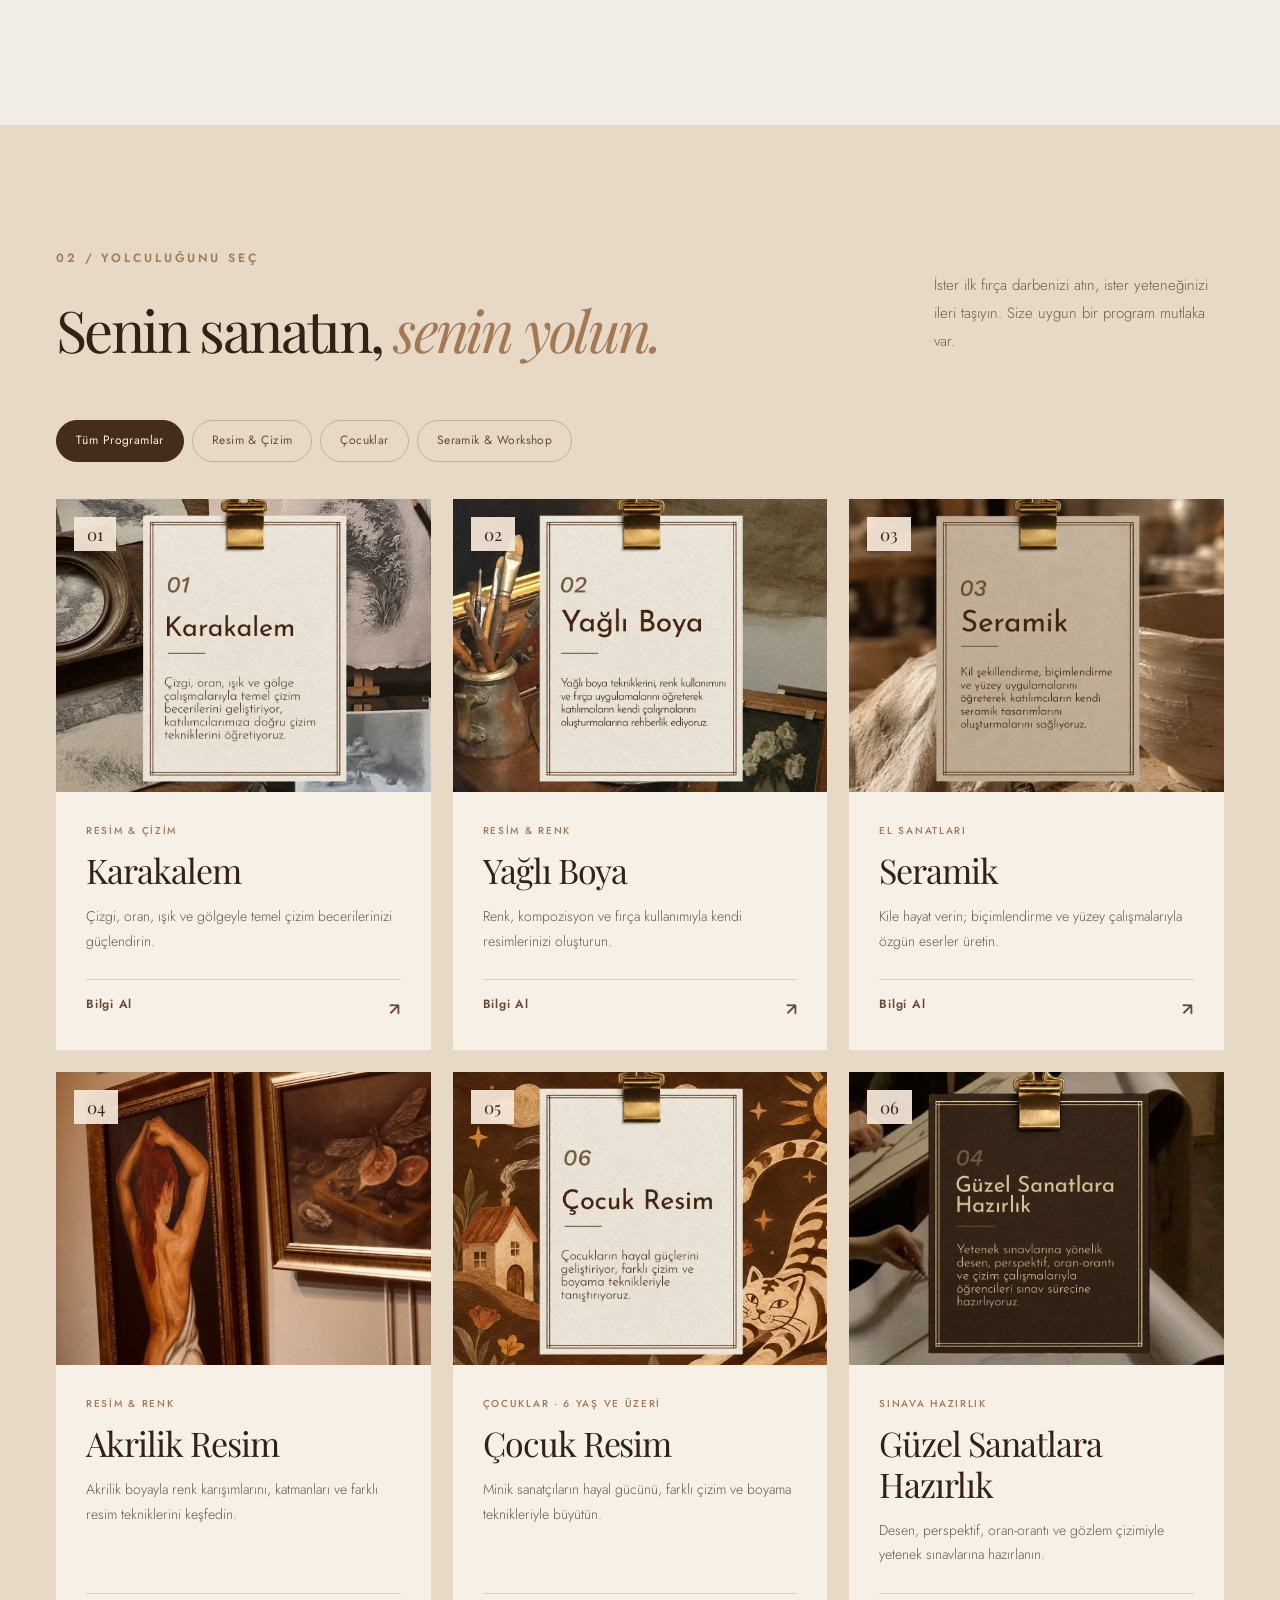
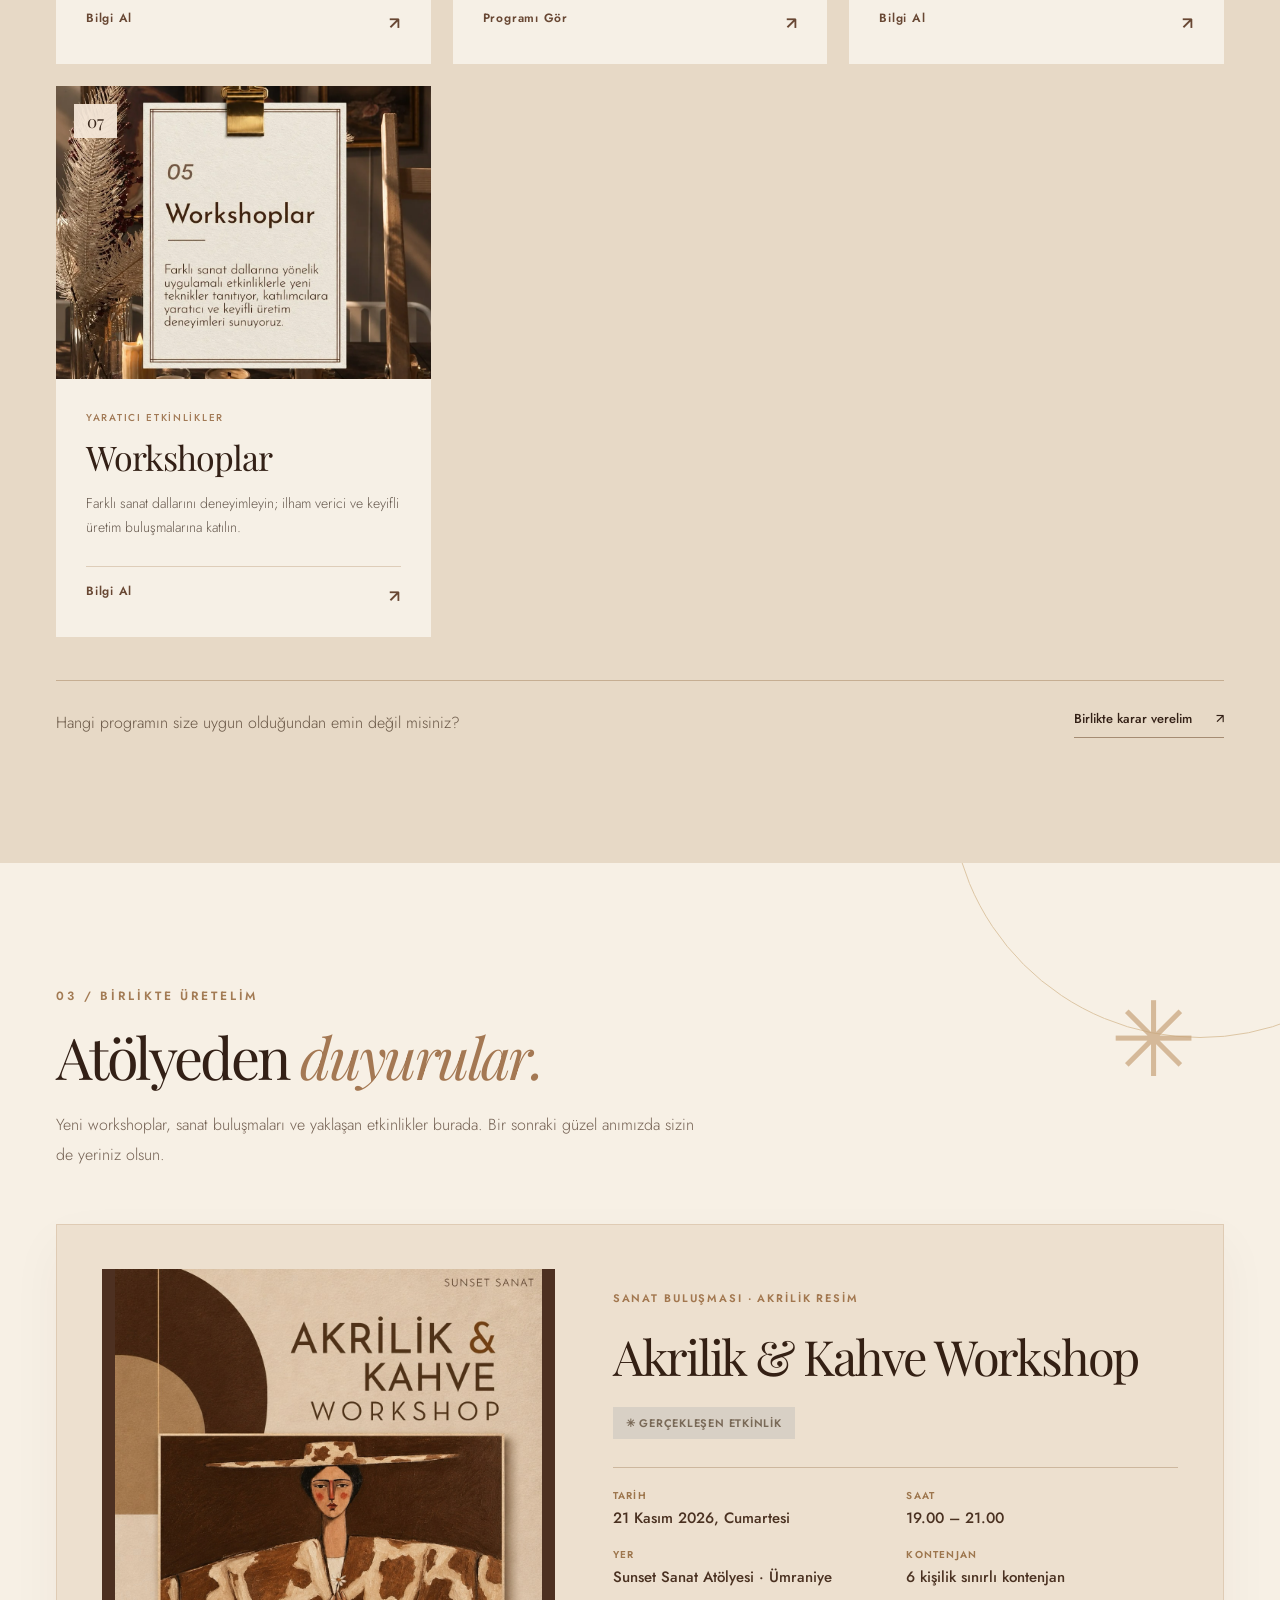
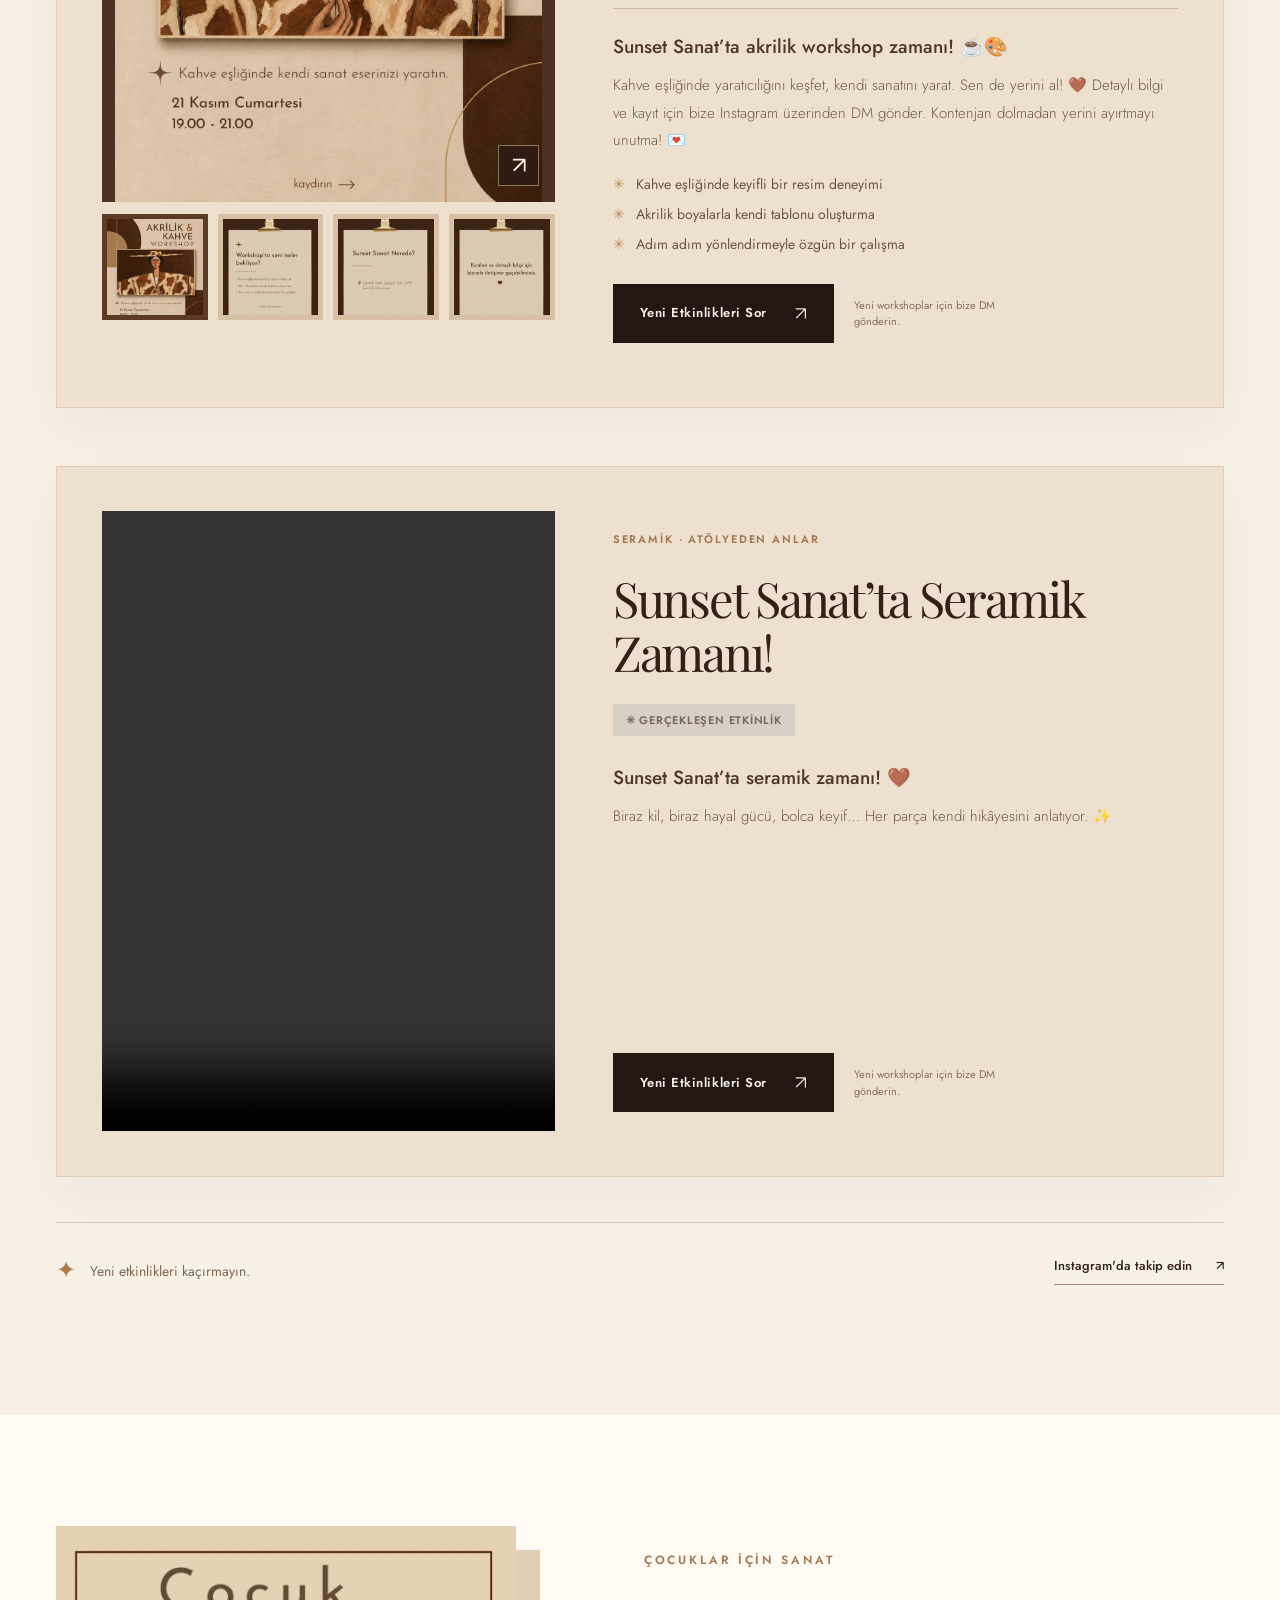
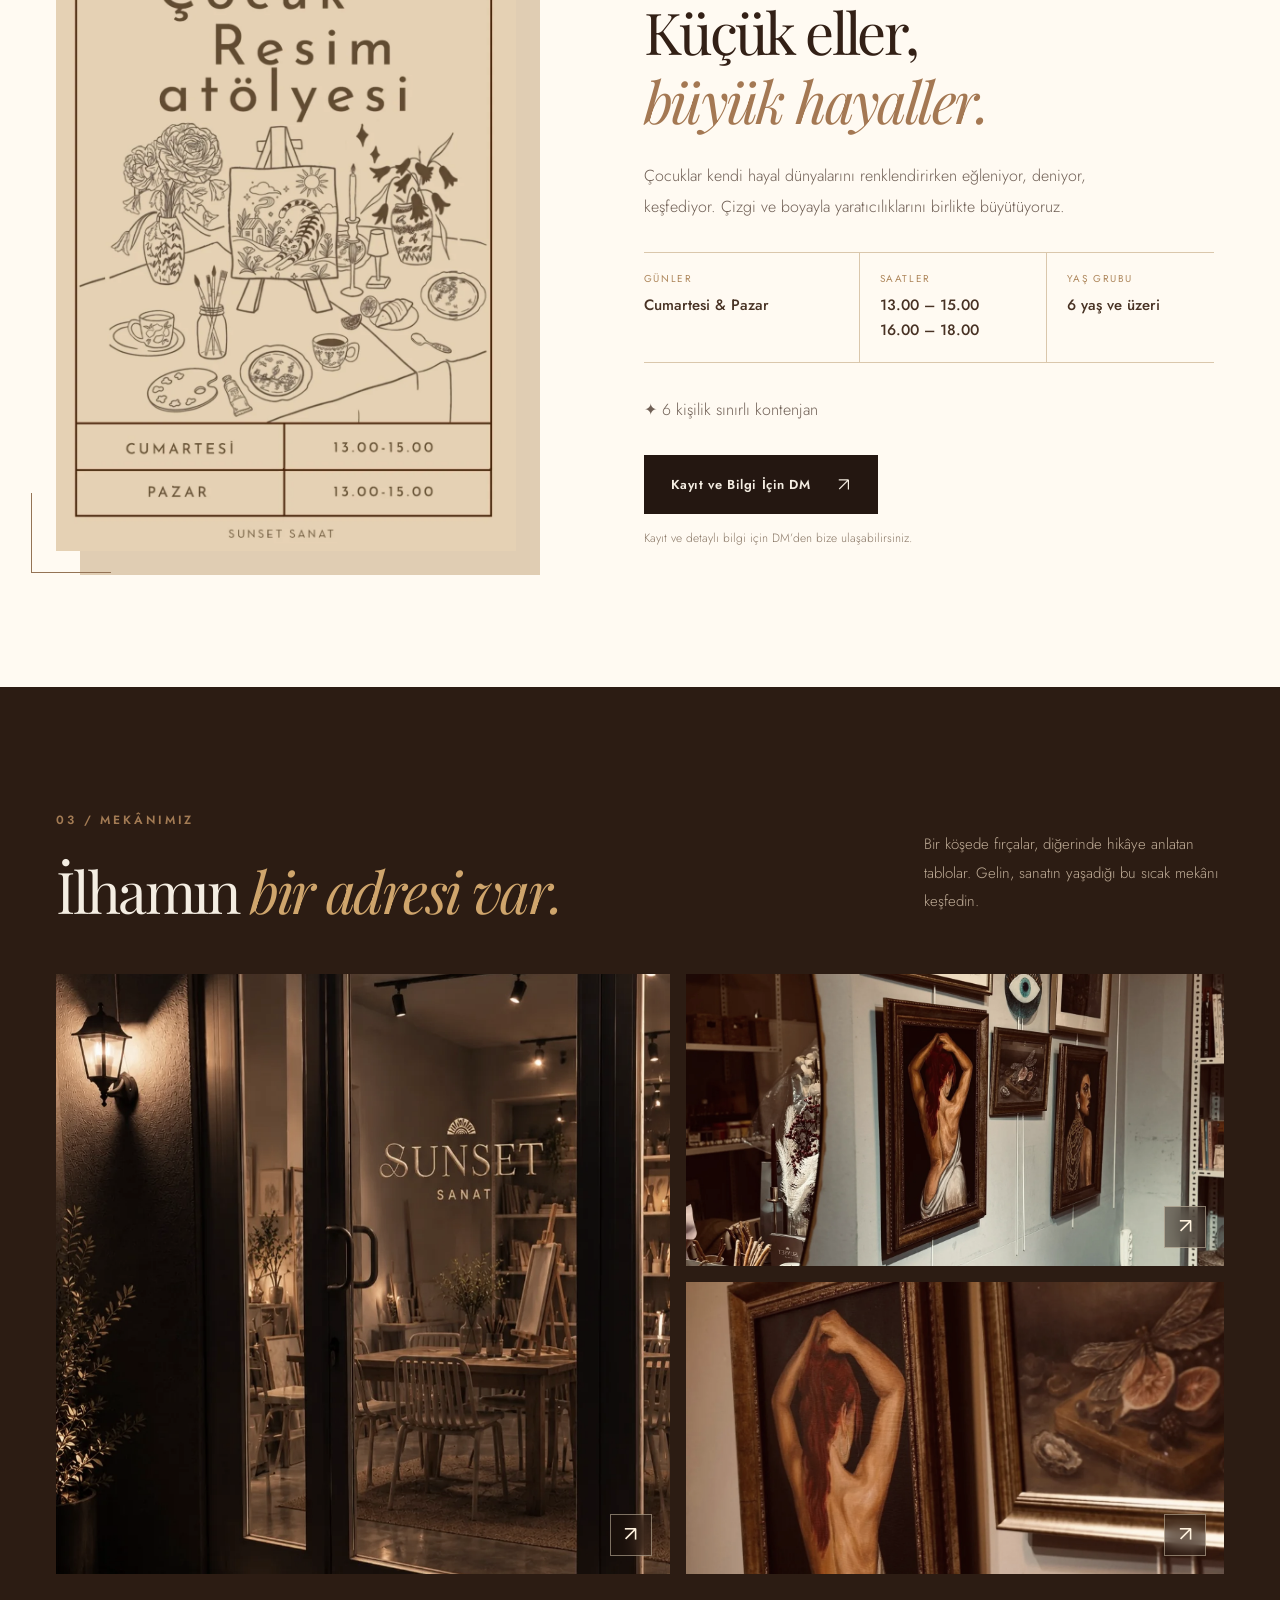
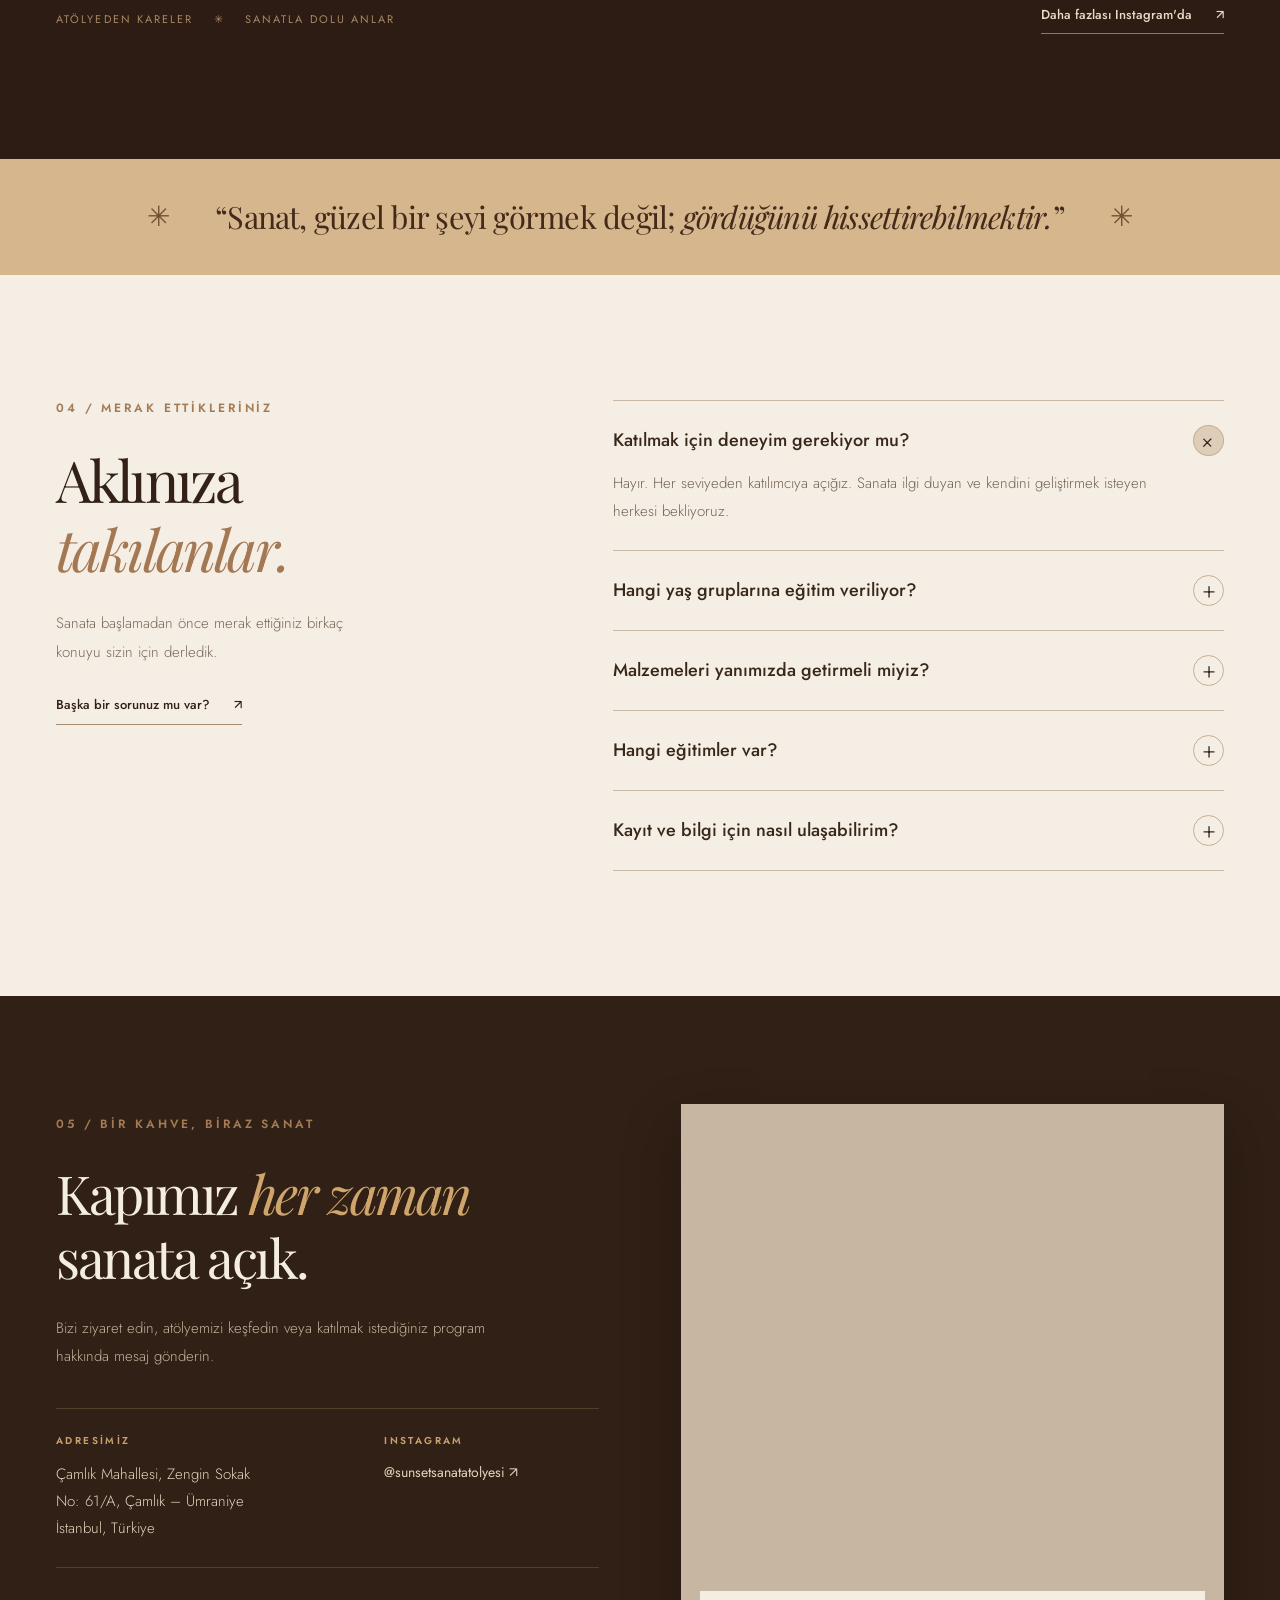
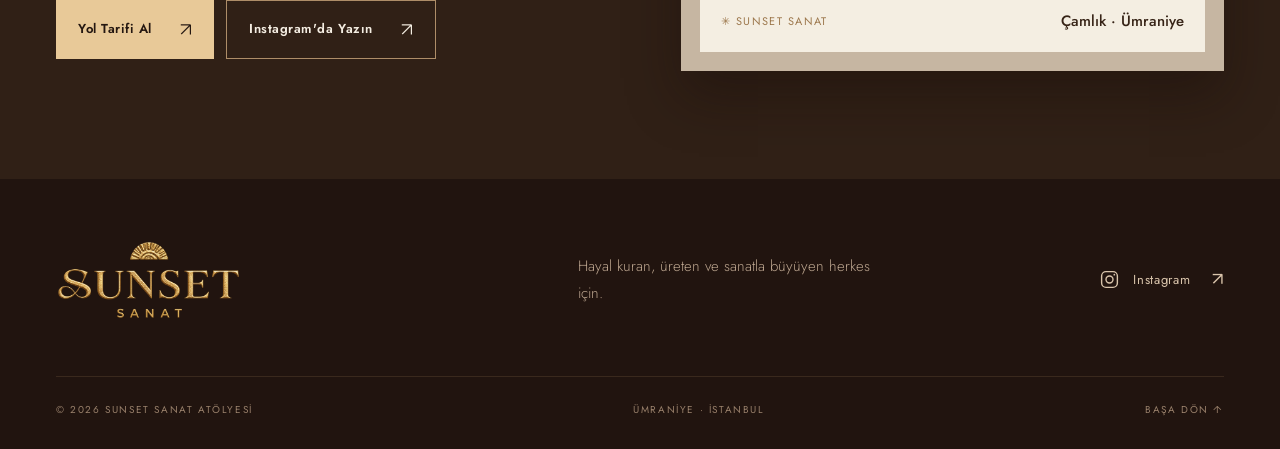
==== commit ea90ff78: "Update children's art workshop section" ====
--- a/index.html
+++ b/index.html
@@ -98,7 +98,7 @@
       </div>
     </section>
 
-    <section class="feature" id="cocuk-atolyesi" aria-labelledby="feature-title"><div class="container feature-grid"><div class="feature-art"><img src="assets/cocuk-afis.webp" loading="lazy" alt="Sunset Sanat çocuk resim atölyesi Cumartesi ve Pazar 13.00-15.00 afişi" width="1088" height="1344"><span class="feature-art-line" aria-hidden="true"></span></div><div class="feature-copy"><p class="overline">ÇOCUKLAR İÇİN SANAT</p><h2 class="display-title" id="feature-title">Küçük eller,<br><em>büyük hayaller.</em></h2><p>Çocuklar kendi hayal dünyalarını renklendirirken eğleniyor, deniyor, keşfediyor. Çizgi ve boyayla yaratıcılıklarını birlikte büyütüyoruz.</p><div class="feature-schedule"><div><span>GÜNLER</span><strong>Cumartesi &amp; Pazar</strong></div><div><span>SAATLER</span><strong>13.00 – 15.00</strong></div><div><span>YAŞ GRUBU</span><strong>6 yaş ve üzeri</strong></div></div><a class="button button-dark" href="https://www.instagram.com/sunsetsanatatolyesi/" target="_blank" rel="noopener noreferrer">Katılım İçin İletişime Geç <span aria-hidden="true">↗</span></a><small>Kontenjan ve güncel program için bizimle iletişime geçebilirsiniz.</small></div></div></section>
+    <section class="feature" id="cocuk-atolyesi" aria-labelledby="feature-title"><div class="container feature-grid"><div class="feature-art"><img src="assets/cocuk-afis.webp?v=20261117" loading="lazy" alt="Sunset Sanat çocuk resim atölyesi afişi: Cumartesi ve Pazar, 13.00-15.00 ve 16.00-18.00; 6 kişilik sınırlı kontenjan" width="1122" height="1402"><span class="feature-art-line" aria-hidden="true"></span></div><div class="feature-copy"><p class="overline">ÇOCUKLAR İÇİN SANAT</p><h2 class="display-title" id="feature-title">Küçük eller,<br><em>büyük hayaller.</em></h2><p>Çocuklar kendi hayal dünyalarını renklendirirken eğleniyor, deniyor, keşfediyor. Çizgi ve boyayla yaratıcılıklarını birlikte büyütüyoruz.</p><div class="feature-schedule"><div><span>GÜNLER</span><strong>Cumartesi &amp; Pazar</strong></div><div><span>SAATLER</span><strong>13.00 – 15.00<br>16.00 – 18.00</strong></div><div><span>YAŞ GRUBU</span><strong>6 yaş ve üzeri</strong></div></div><p class="feature-capacity">✦ 6 kişilik sınırlı kontenjan</p><a class="button button-dark" href="https://www.instagram.com/sunsetsanatatolyesi/" target="_blank" rel="noopener noreferrer">Kayıt ve Bilgi İçin DM <span aria-hidden="true">↗</span></a><small>Kayıt ve detaylı bilgi için DM’den bize ulaşabilirsiniz.</small></div></div></section>
 
     <section class="gallery section-pad" id="atolye" aria-labelledby="gallery-title"><div class="container"><div class="gallery-title-row"><div><p class="overline">03 / MEKÂNIMIZ</p><h2 class="display-title" id="gallery-title">İlhamın <em>bir adresi var.</em></h2></div><p>Bir köşede fırçalar, diğerinde hikâye anlatan tablolar. Gelin, sanatın yaşadığı bu sıcak mekânı keşfedin.</p></div><div class="gallery-grid"><button class="gallery-item gallery-main" type="button" data-lightbox="assets/atolye-giris.webp" data-caption="Sunset Sanat Atölyesi – giriş" aria-label="Atölyenin giriş fotoğrafını büyüt"><img src="assets/atolye-giris.webp" loading="lazy" alt="Atölyenin sıcak ışıklarla aydınlatılmış dış cephesi"><span class="gallery-zoom" aria-hidden="true">↗</span></button><button class="gallery-item gallery-top" type="button" data-lightbox="assets/sanat-kosesi.webp" data-caption="Atölyemizin sanat eserleri" aria-label="Atölyedeki sanat eserlerini büyüt"><img src="assets/sanat-kosesi.webp" loading="lazy" alt="Atölye duvarında çeşitli çerçeveli sanat eserleri"><span class="gallery-zoom" aria-hidden="true">↗</span></button><button class="gallery-item gallery-bottom" type="button" data-lightbox="assets/tablolar.webp" data-caption="Atölyedeki tablolar" aria-label="Atölyedeki tabloları büyüt"><img src="assets/tablolar.webp" loading="lazy" alt="Altın renkli çerçevelerde atölye tablolarından detaylar"><span class="gallery-zoom" aria-hidden="true">↗</span></button></div><div class="gallery-foot"><span>ATÖLYEDEN KARELER <span aria-hidden="true">✳</span> SANATLA DOLU ANLAR</span><a class="text-link text-link-light" href="https://www.instagram.com/sunsetsanatatolyesi/" target="_blank" rel="noopener noreferrer">Daha fazlası Instagram'da <span aria-hidden="true">↗</span></a></div></div></section>
 
--- a/styles.css
+++ b/styles.css
@@ -37,6 +37,7 @@
 .announcements-list{display:flex;flex-direction:column;gap:58px}
 .announcement-card{background:#ede0cf;display:grid;grid-template-columns:minmax(0,.89fr) minmax(0,1.11fr);gap:clamp(28px,4.5vw,70px);padding:clamp(22px,3.5vw,48px);border:1px solid #dfcbb4;box-shadow:0 20px 50px #4229170b}
 .announcement-gallery{min-width:0}
+.announcement-video{display:block;width:100%;max-height:620px;aspect-ratio:9/16;object-fit:contain;background:#4d3021;border:0}
 .announcement-cover{position:relative;width:100%;aspect-ratio:4/4.7;display:flex;justify-content:center;align-items:center;padding:0;border:0;cursor:zoom-in;background:#4d3021;overflow:hidden}
 .announcement-cover img{width:100%;height:100%;object-fit:contain;transition:transform .4s var(--ease)}
 .announcement-cover:hover img{transform:scale(1.025)}
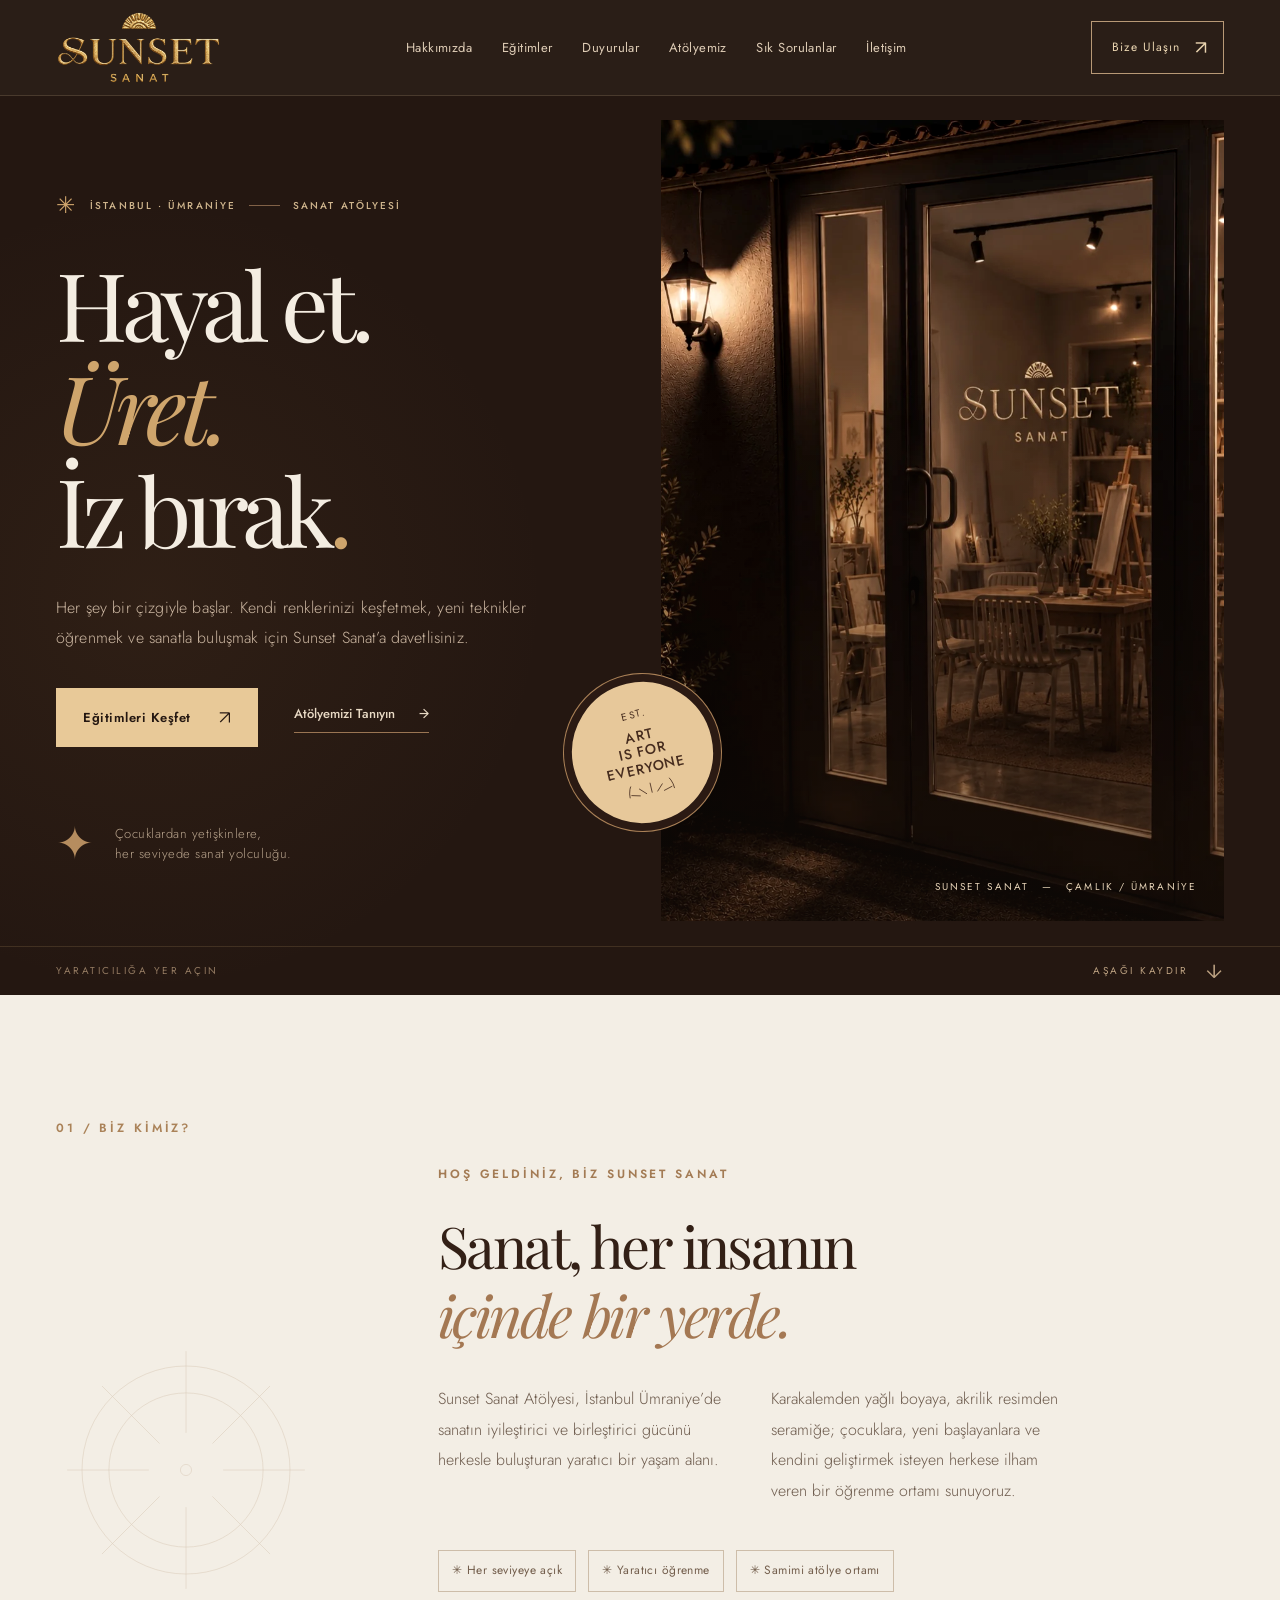
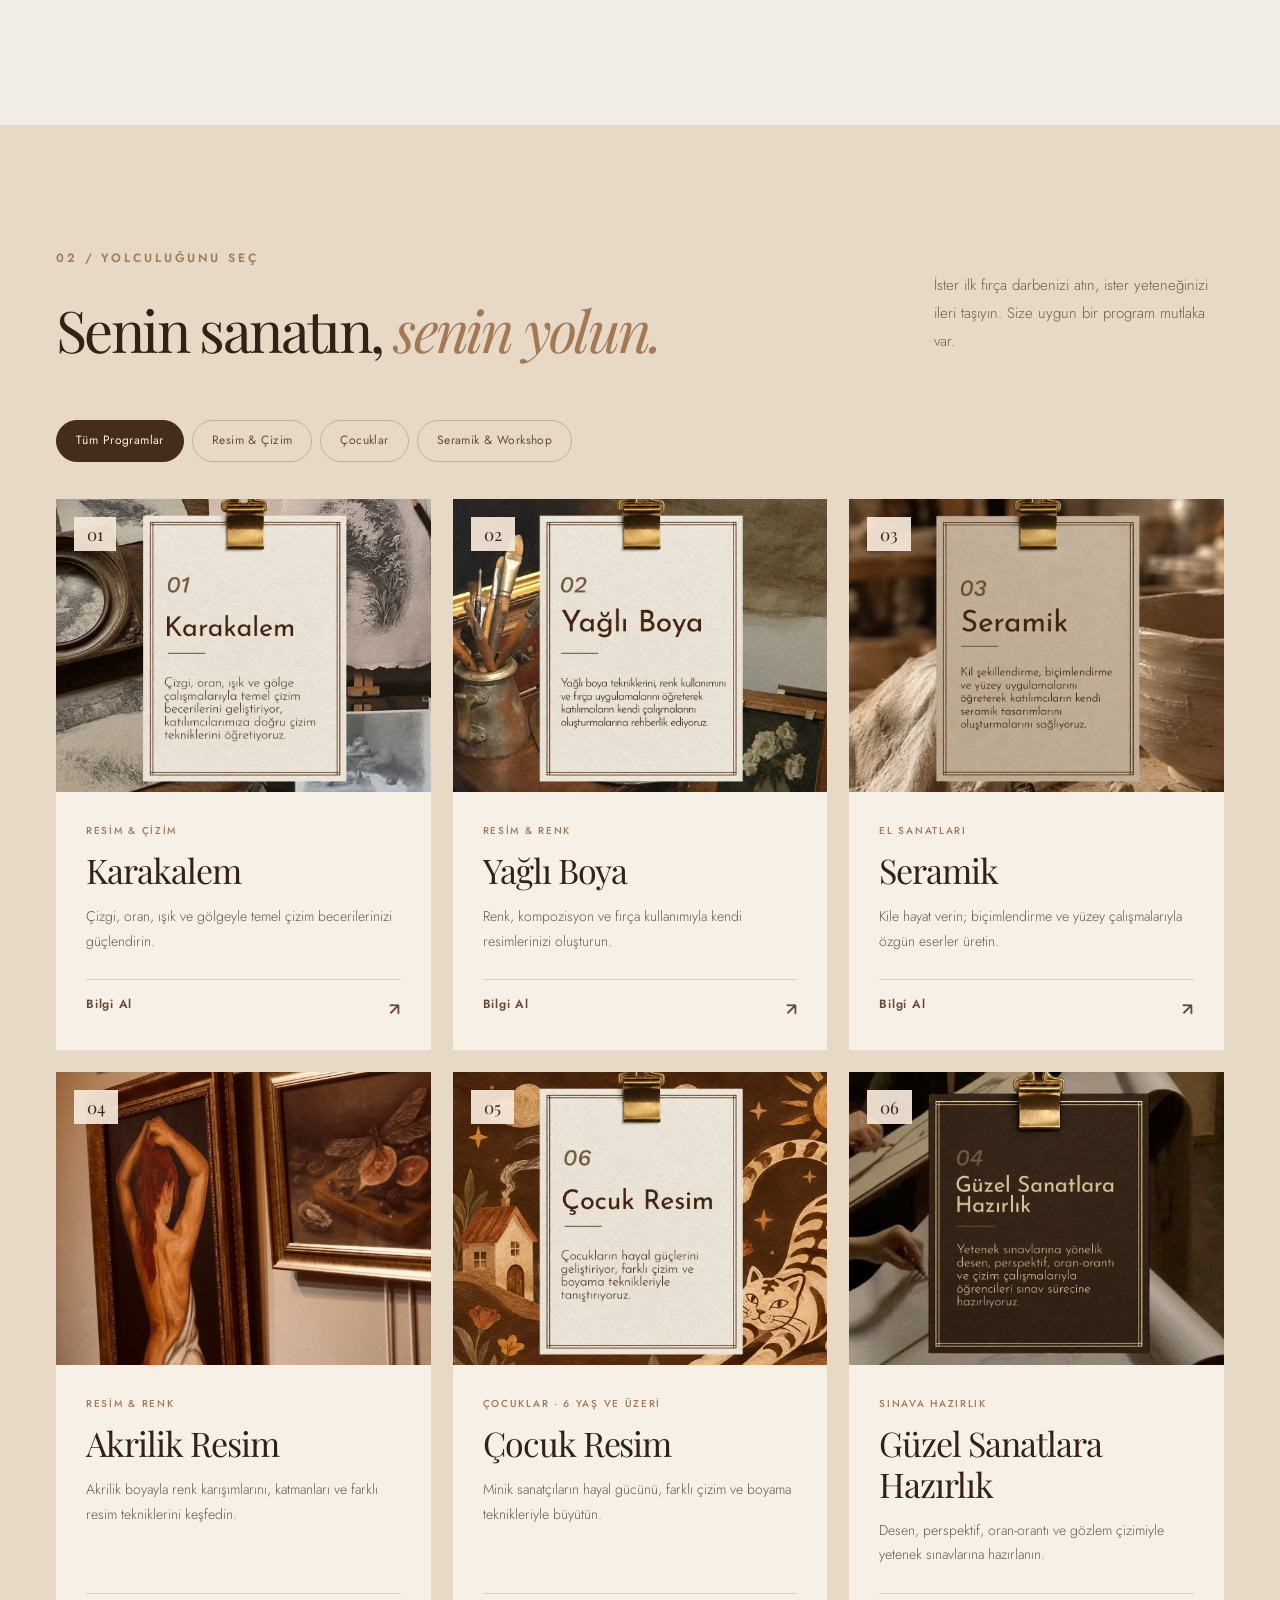
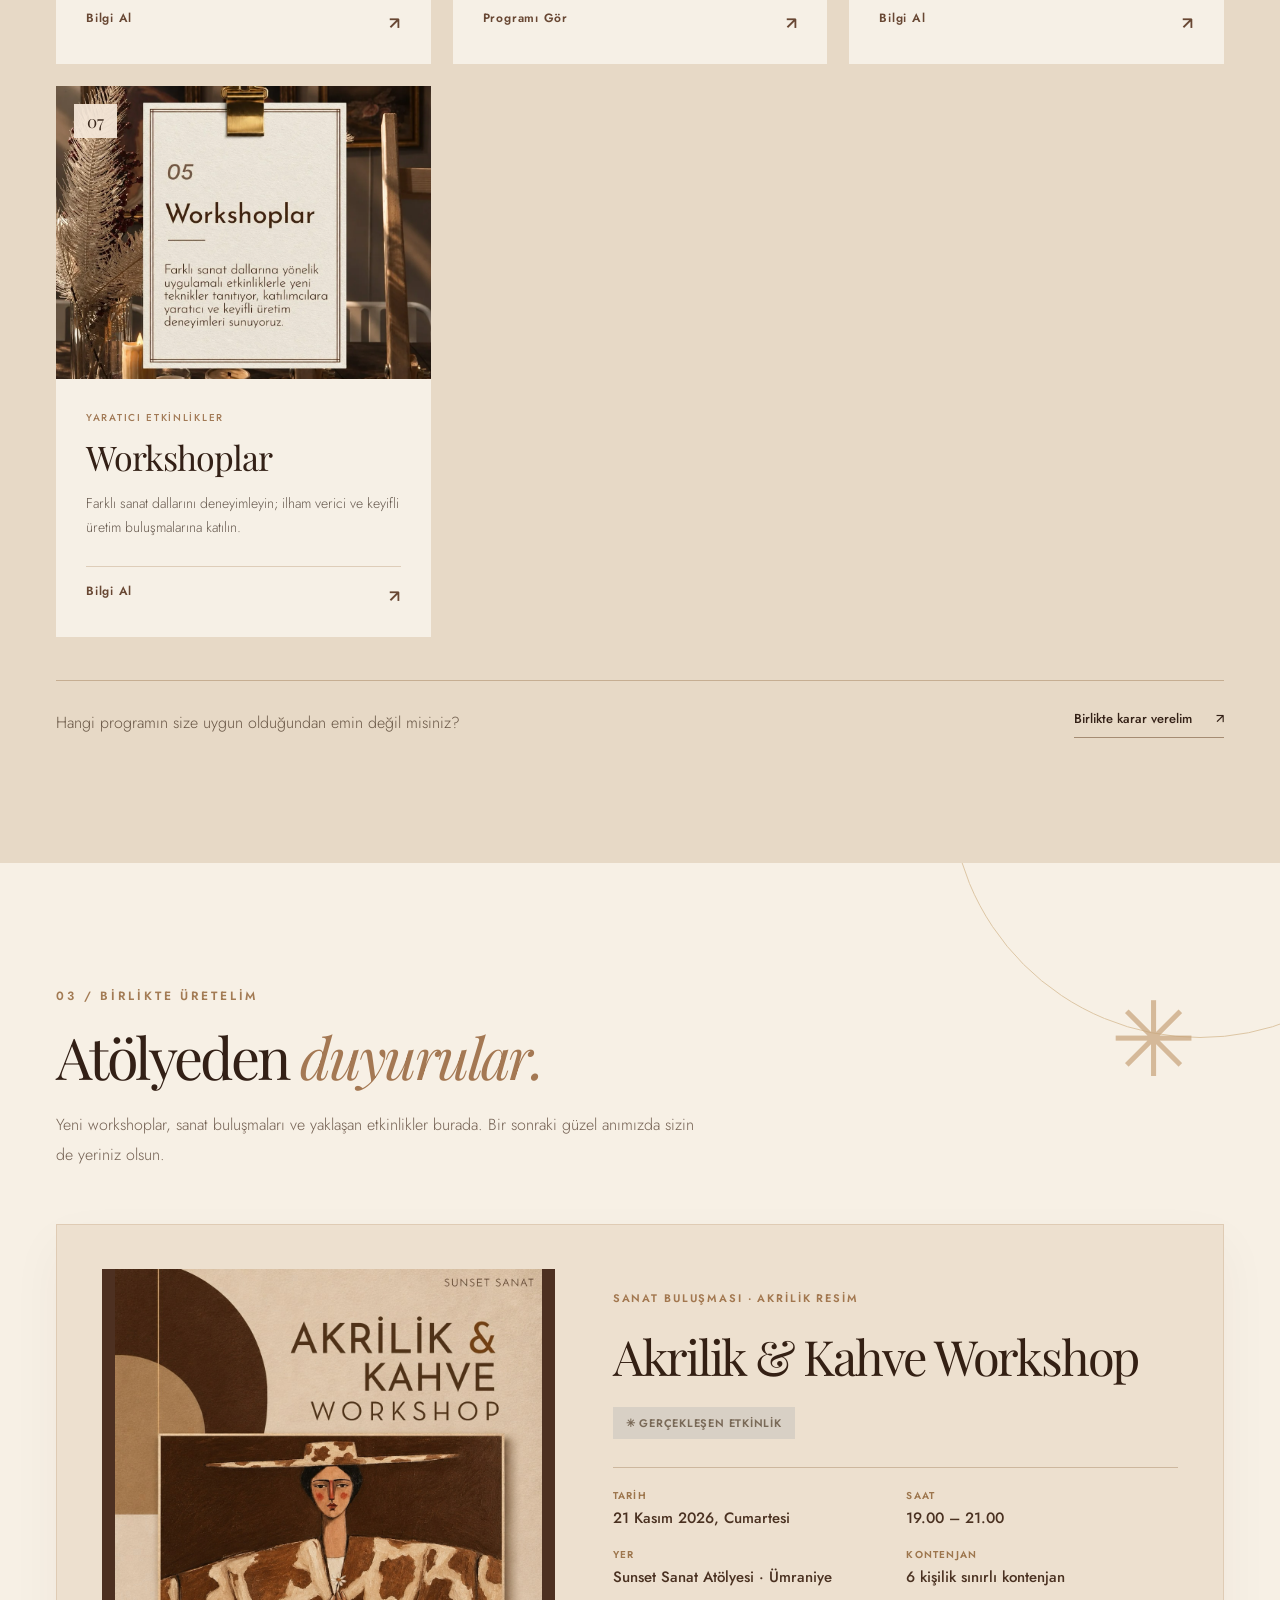
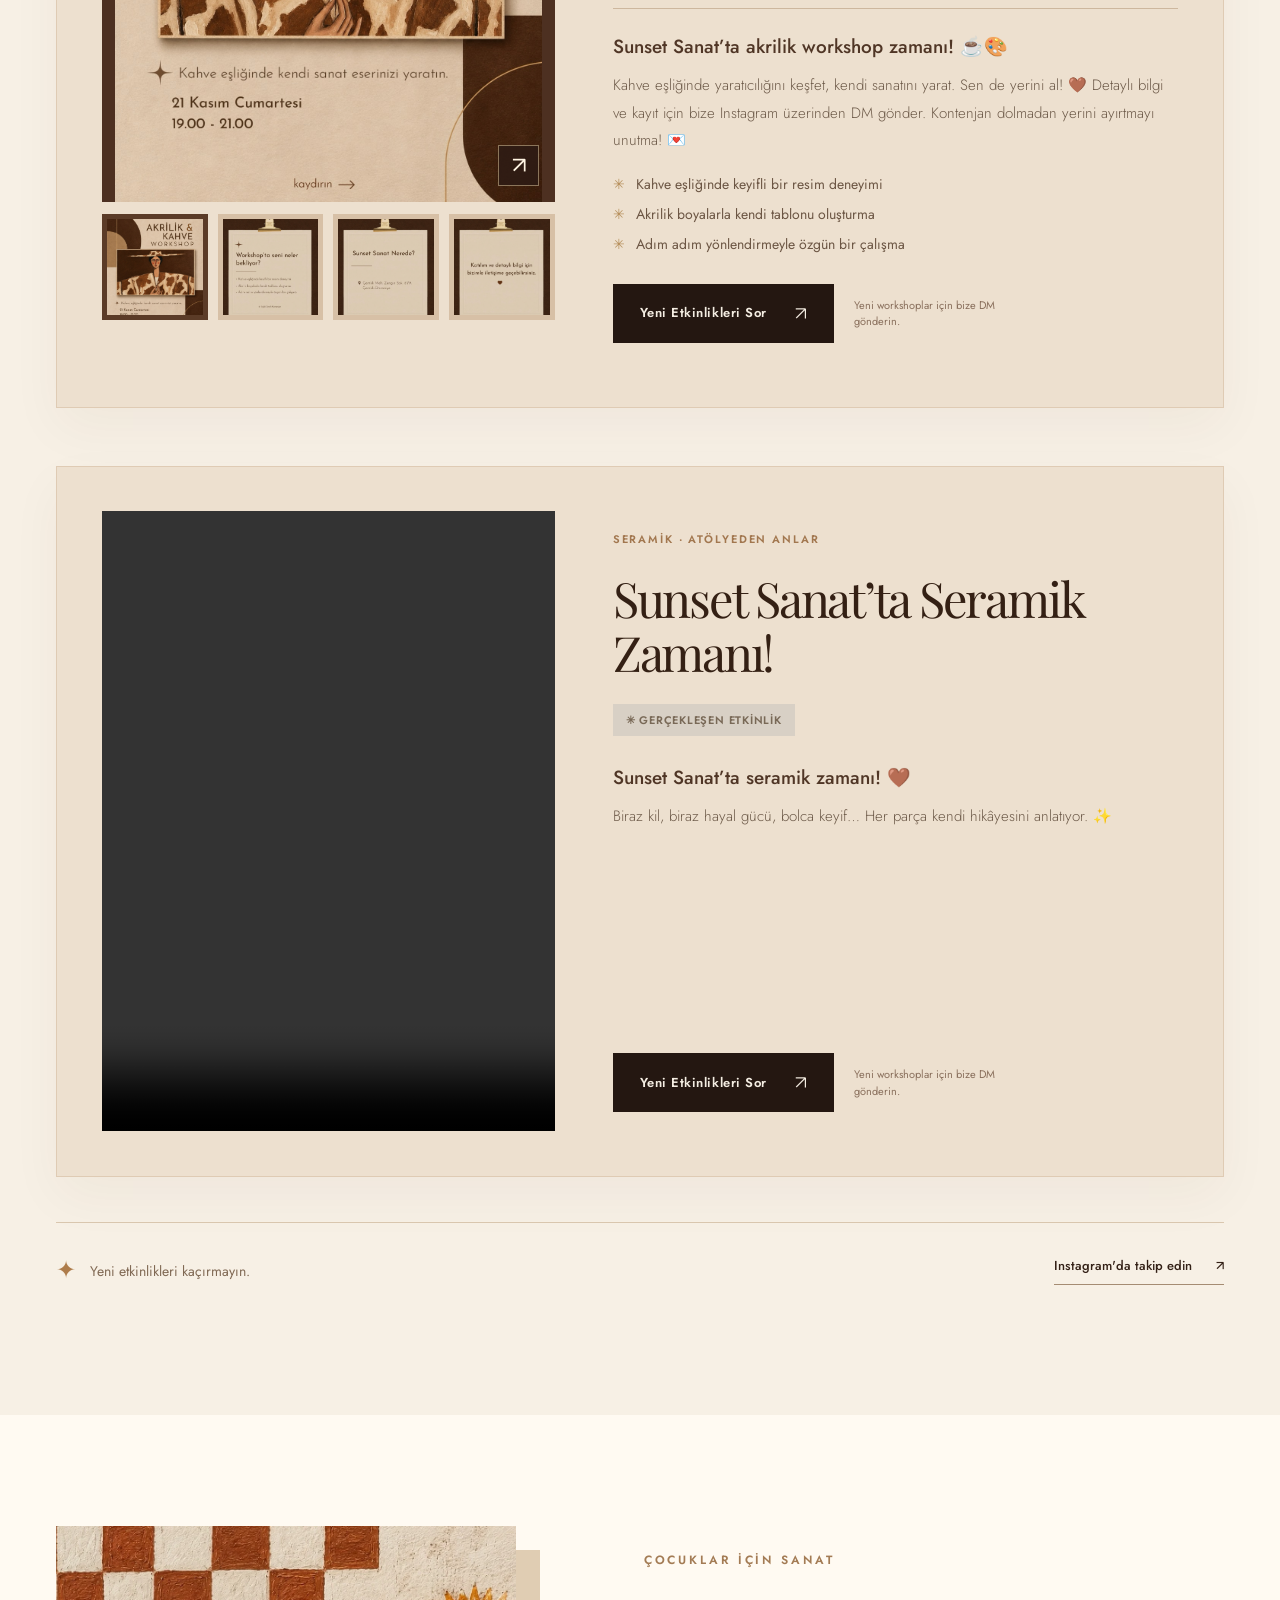
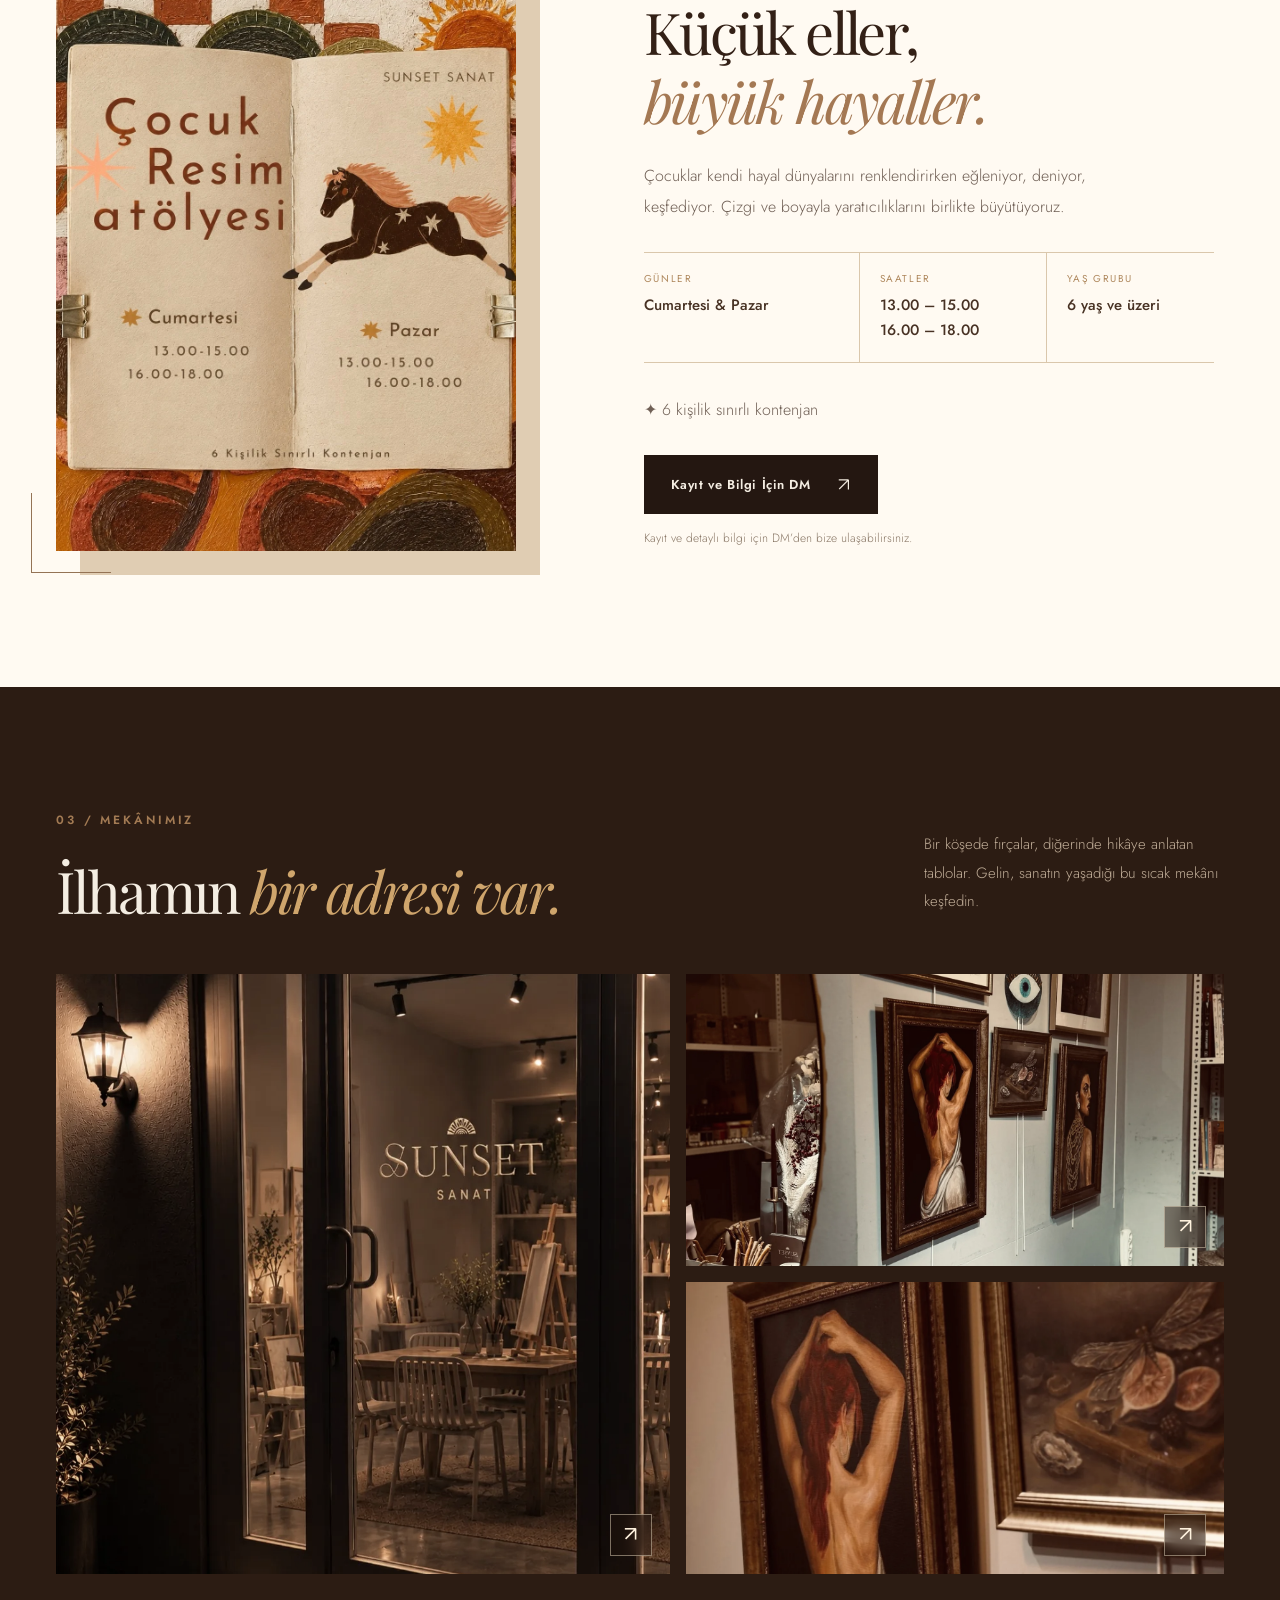
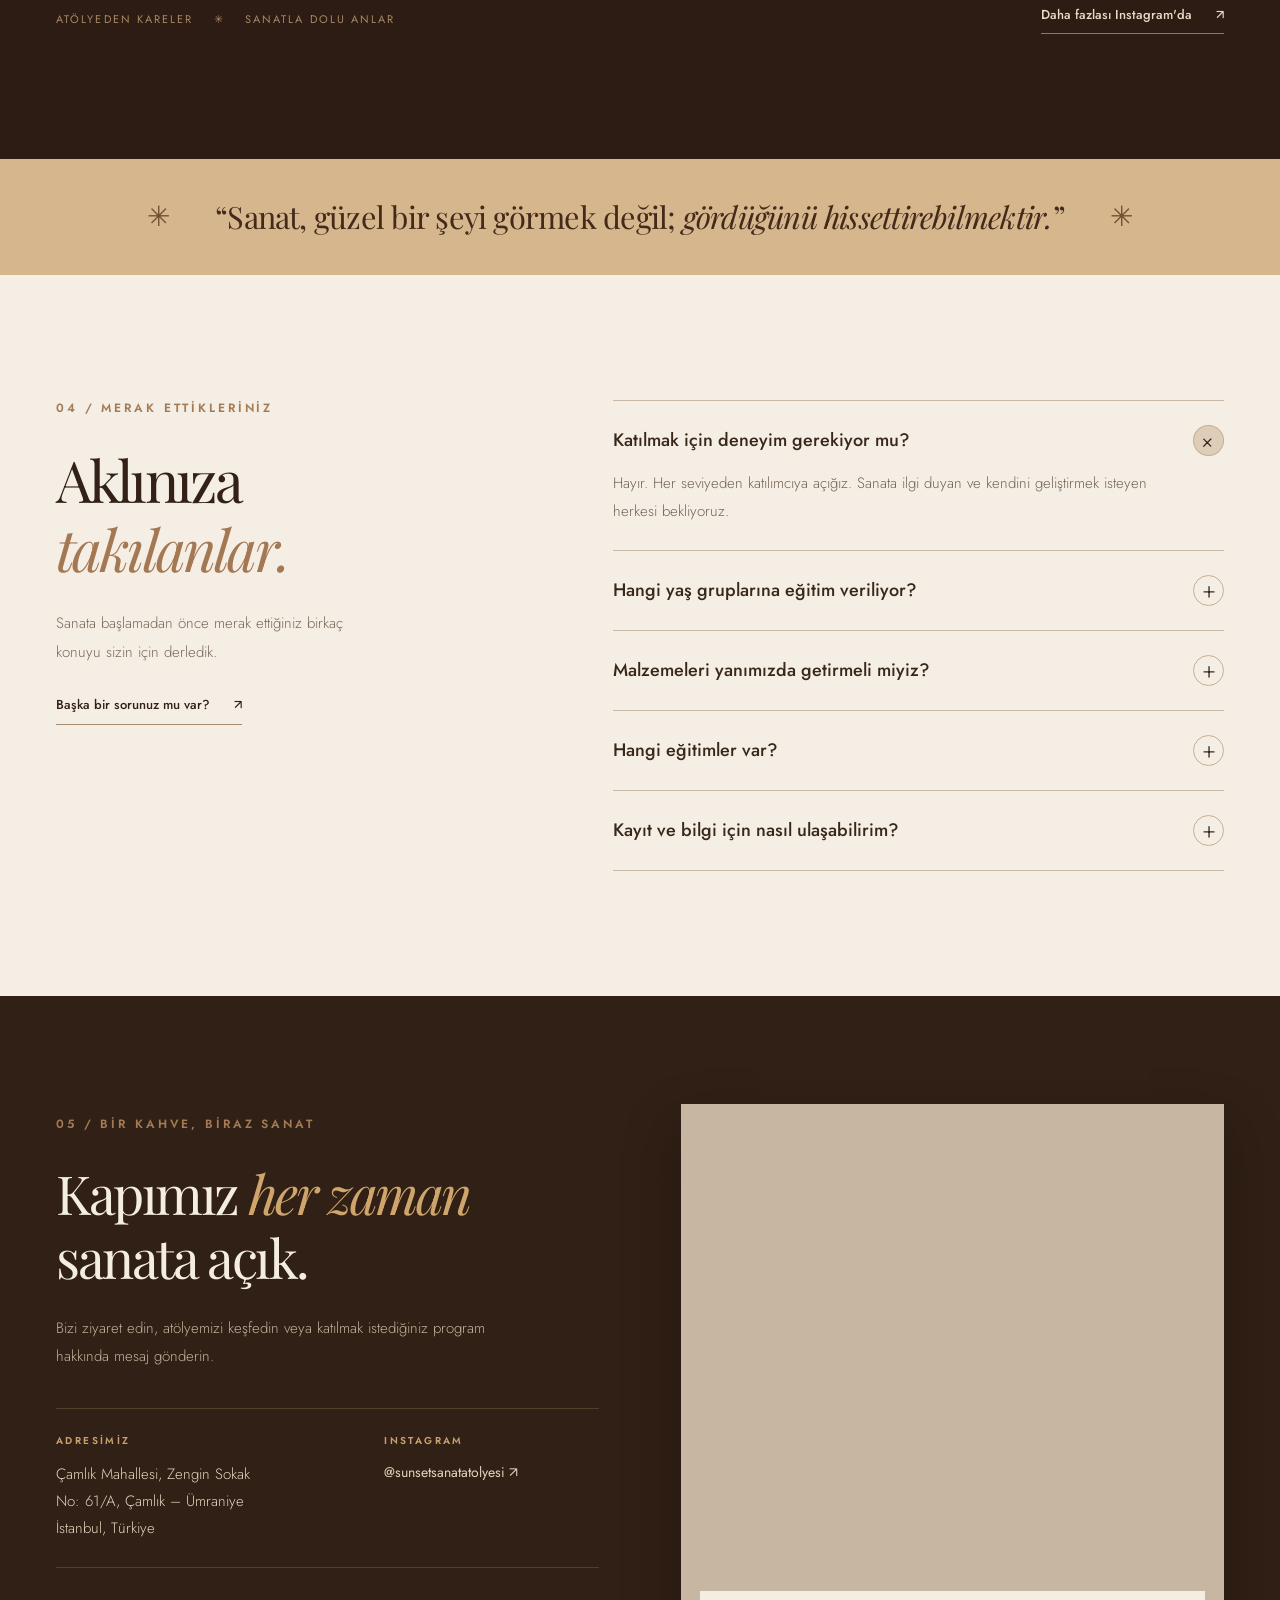
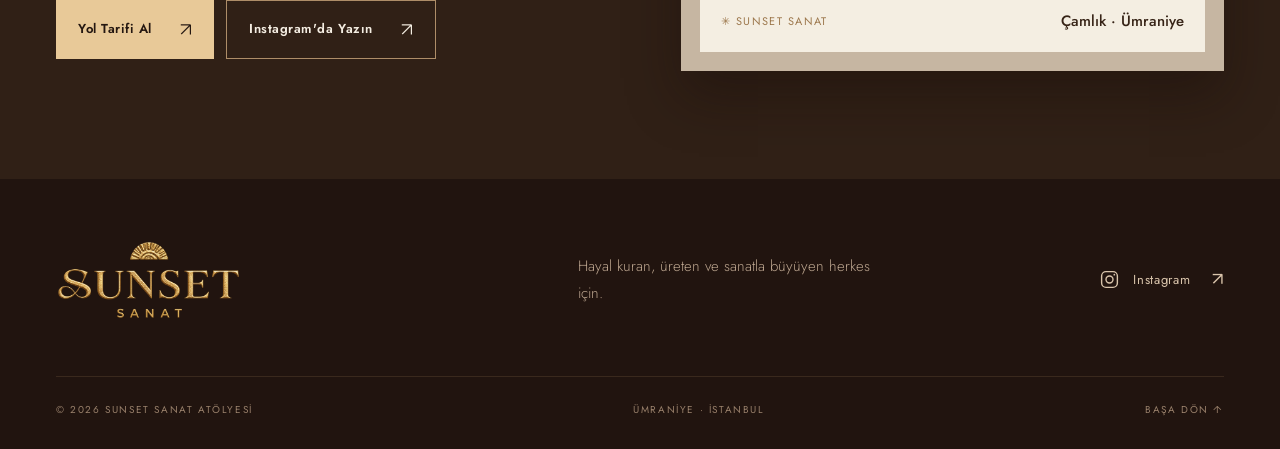
==== commit 52608039: "Improve SEO metadata and local business structured data" ====
--- a/index.html
+++ b/index.html
@@ -11,7 +11,12 @@
   <meta property="og:title" content="Sunset Sanat | Hayal et. Üret. İz bırak.">
   <meta property="og:url" content="https://www.sunsetsanat.com/">
   <meta property="og:description" content="Ümraniye'de sanatla buluşun. Resim, seramik, çocuk atölyeleri ve yaratıcı workshoplar.">
-  <meta property="og:image" content="assets/atolye-giris.webp">
+  <meta property="og:image" content="https://www.sunsetsanat.com/assets/atolye-giris.webp">
+  <meta name="twitter:card" content="summary_large_image">
+  <meta name="twitter:title" content="Sunset Sanat Atölyesi | Ümraniye Sanat & Resim Kursları">
+  <meta name="twitter:description" content="Ümraniye’de resim, seramik, çocuk resim atölyeleri ve güzel sanatlara hazırlık eğitimleri.">
+  <meta name="twitter:image" content="https://www.sunsetsanat.com/assets/atolye-giris.webp">
+  <meta name="robots" content="index, follow, max-image-preview:large">
   <title>Sunset Sanat Atölyesi | Ümraniye Sanat &amp; Resim Kursları</title>
   <link rel="icon" type="image/svg+xml" href="assets/favicon.svg">
   <link rel="preconnect" href="https://fonts.googleapis.com">
@@ -19,7 +24,7 @@
   <link href="https://fonts.googleapis.com/css2?family=DM+Sans:wght@400;500;600;700&family=Jost:wght@300;400;500;600;700&family=Playfair+Display:ital,wght@0,400;0,500;1,400;1,500&display=swap" rel="stylesheet">
   <link rel="preload" as="image" href="assets/atolye-giris.webp">
   <link rel="stylesheet" href="styles.css">
-  <script type="application/ld+json">{"@context":"https://schema.org","@type":"EducationalOrganization","name":"Sunset Sanat Atölyesi","description":"Karakalem, yağlı boya, akrilik resim, seramik, çocuk resim ve güzel sanatlara hazırlık eğitimleri.","address":{"@type":"PostalAddress","streetAddress":"Çamlık Mahallesi, Zengin Sokak No: 61/A","addressLocality":"Ümraniye","addressRegion":"İstanbul","addressCountry":"TR"},"sameAs":["https://www.instagram.com/sunsetsanatatolyesi/"]}</script>
+  <script type="application/ld+json">{"@context":"https://schema.org","@type":["LocalBusiness","EducationalOrganization"],"name":"Sunset Sanat Atölyesi","url":"https://www.sunsetsanat.com/","image":"https://www.sunsetsanat.com/assets/atolye-giris.webp","logo":"https://www.sunsetsanat.com/assets/logo-sunset.png","description":"İstanbul Ümraniye Çamlık’ta karakalem, yağlı boya, akrilik resim, seramik, çocuk resim atölyeleri ve güzel sanatlara hazırlık eğitimleri sunan sanat atölyesi.","telephone":"+90 531 579 64 27","address":{"@type":"PostalAddress","streetAddress":"Çamlık Mahallesi, Zengin Sokak No: 61/A","postalCode":"34774","addressLocality":"Ümraniye","addressRegion":"İstanbul","addressCountry":"TR"},"sameAs":["https://www.instagram.com/sunsetsanatatolyesi/"]}</script>
 </head>
 <body>
   <a class="skip-link" href="#icerik">İçeriğe geç</a>
--- a/styles.css
+++ b/styles.css
@@ -21,7 +21,7 @@
 .lightbox[hidden]{display:none}.lightbox{position:fixed;z-index:1000;inset:0;padding:55px 20px 24px;background:#130c09ef;display:flex;align-items:center;justify-content:center;flex-direction:column;gap:12px}.lightbox img{max-height:calc(100vh - 145px);max-width:min(90vw,1100px);object-fit:contain;box-shadow:0 18px 55px #0008}.lightbox p{font-size:13px;letter-spacing:.07em;color:#e8d2b4;margin:0}.lightbox-close{position:absolute;top:20px;right:25px;border:1px solid #ccb18e99;color:#fff0da;font-size:34px;line-height:1;cursor:pointer;width:44px;height:44px;background:#33231a}
 @media (min-width:1450px){.hero-copy{padding-block:115px}.hero-grid{min-height:800px}.hero h1{font-size:120px}}
 @media (max-width:1170px){.container{width:min(100% - 72px,1100px)}.main-nav{gap:15px}.main-nav a{font-size:12px}.brand img{width:145px}.hero h1{font-size:clamp(63px,7.8vw,105px)}.hero-copy{padding-right:22px}.hero-stamp{width:134px;height:134px;left:-52px}.hero-stamp strong{font-size:12px}.course-body{padding:26px 23px}.course-body h3{font-size:29px}.feature-grid{gap:6%}.contact-grid{gap:5%}.contact-actions{align-items:stretch}.contact-actions .button{padding-inline:16px}}
-@media (max-width:900px){.container{width:calc(100% - 52px)}.site-header{height:78px}.header-cta{margin-left:auto}.menu-toggle{display:flex;z-index:2}.main-nav{position:absolute;display:none;flex-direction:column;align-items:stretch;justify-content:flex-start;left:0;right:0;top:100%;background:#2a1b13;gap:0;padding:15px 26px 25px;border-bottom:1px solid #b88c6240;box-shadow:0 20px 30px #0004}.main-nav.is-open{display:flex}.main-nav a{font-size:16px;border-bottom:1px solid #ffffff18;padding:13px 3px}.menu-toggle[aria-expanded="true"] span:nth-child(1){transform:translateY(7px) rotate(45deg)}.menu-toggle[aria-expanded="true"] span:nth-child(2){opacity:0}.menu-toggle[aria-expanded="true"] span:nth-child(3){transform:translateY(-7px) rotate(-45deg)}.hero-grid{grid-template-columns:52% 48%;min-height:680px}.hero h1{font-size:clamp(58px,8vw,88px)}.hero-visual{min-height:650px}.hero-copy>p{font-size:15px}.hero-actions{gap:23px}.hero-actions .button{min-height:54px;padding:12px 18px}.hero-note{margin-top:45px}.hero-stamp{display:none}.intro-grid{grid-template-columns:25% 75%}.intro-side{min-height:380px}.intro-desc{gap:23px}.section-head,.gallery-title-row{align-items:flex-start;flex-direction:column;gap:20px}.section-head>p,.gallery-title-row>p{max-width:540px}.course-grid{grid-template-columns:repeat(2,minmax(0,1fr))}.feature-grid{grid-template-columns:44fr 56fr;gap:5%}.feature-schedule{grid-template-columns:1fr 1fr}.feature-schedule>div:nth-child(3){grid-column:1/-1;border-top:1px solid #dac7ac;border-left:0;padding-left:0}.faq-grid{gap:5%;grid-template-columns:.75fr 1.25fr}.faq-list summary{font-size:16px}.contact-grid{grid-template-columns:1fr 1fr;gap:30px}.contact-meta{grid-template-columns:1fr;gap:20px}.map-tag{flex-direction:column;align-items:flex-start}.footer-top{grid-template-columns:1fr auto}.footer-top p{display:none}}
+@media (max-width:900px){.container{width:calc(100% - 52px)}.site-header{height:78px}.header-cta{margin-left:auto}.menu-toggle{display:flex;z-index:2}.main-nav{position:absolute;display:none;flex-direction:column;align-items:stretch;justify-content:flex-start;left:0;right:0;top:100%;background:#2a1b13;gap:0;padding:15px 26px 25px;border-bottom:1px solid #b88c6240;box-shadow:0 20px 30px #0004}.main-nav.is-open{display:flex}.main-nav a{font-size:16px;border-bottom:1px solid #ffffff18;padding:13px 3px}.menu-toggle[aria-expanded="true"] span:nth-child(1){transform:translateY(7px) rotate(45deg)}.menu-toggle[aria-expanded="true"] span:nth-child(2){opacity:0}.menu-toggle[aria-expanded="true"] span:nth-child(3){transform:translateY(-7px) rotate(-45deg)}.hero-grid{grid-template-columns:52% 48%;min-height:680px}.hero h1{font-size:clamp(58px,8vw,88px)}.hero-visual{min-height:650px}.hero-copy>p{font-size:15px}.hero-actions{gap:23px}.hero-actions .button{min-height:54px;padding:12px 18px}.hero-note{margin-top:45px}.hero-stamp{display:none}.intro-grid{grid-template-columns:25% 75%}.intro-side{min-height:380px}.intro-desc{gap:23px}.section-head,.gallery-title-row{align-items:flex-start;flex-direction:column;gap:20px}.section-head>p,.gallery-title-row>p{max-width:540px}.course-grid{grid-template-columns:repeat(2,minmax(0,1fr))}.feature-grid{grid-template-columns:1fr;gap:48px}.feature-art{width:min(100% - 20px,520px);margin:0 auto}.feature-art img{max-height:620px;object-position:center top}.feature-schedule{grid-template-columns:1fr 1fr}.feature-schedule>div:nth-child(3){grid-column:1/-1;border-top:1px solid #dac7ac;border-left:0;padding-left:0}.faq-grid{gap:5%;grid-template-columns:.75fr 1.25fr}.faq-list summary{font-size:16px}.contact-grid{grid-template-columns:1fr 1fr;gap:30px}.contact-meta{grid-template-columns:1fr;gap:20px}.map-tag{flex-direction:column;align-items:flex-start}.footer-top{grid-template-columns:1fr auto}.footer-top p{display:none}}
 @media (max-width:680px){html{scroll-padding-top:74px}.container{width:calc(100% - 38px)}.section-pad{padding-block:79px}.display-title{font-size:clamp(38px,9vw,52px)}.site-header{height:75px}.brand img{width:134px}.header-inner{gap:8px}.header-cta{font-size:0;gap:0;padding:9px 13px}.header-cta span{font-size:23px}.hero-grid{display:flex;flex-direction:column;min-height:unset}.hero-copy{padding:56px 0 51px}.hero h1{font-size:clamp(71px,15vw,106px);margin:20px 0 27px}.hero-copy>p{max-width:520px;font-size:15px;line-height:1.78;margin-bottom:27px}.eyebrow{font-size:9px;gap:8px}.eyebrow-line{width:17px}.hero-actions{gap:22px}.hero-actions .button{padding:13px 19px;min-height:53px}.hero-actions .text-link{font-size:12px}.hero-note{margin-top:31px;gap:15px}.note-star{font-size:35px}.hero-visual{padding:0 0 20px;min-height:395px;height:395px}.hero-image-wrap{inset:0 0 20px}.hero-image-wrap>img{object-position:center 47%}.hero-image-caption{bottom:40px;right:16px;font-size:9px}.hero-bottomline .container{font-size:9px;letter-spacing:.12em}.hero-bottomline a span{margin-left:4px}.intro-grid{grid-template-columns:1fr;gap:10px}.intro-side{min-height:0}.intro-decoration{display:none}.intro-main{padding-top:20px}.intro-main .display-title{margin-bottom:27px}.intro-desc{grid-template-columns:1fr;gap:12px;font-size:15px}.intro-pills{margin-top:27px}.intro-pills span{font-size:11px;padding:8px 11px}.courses .overline{margin-bottom:17px}.section-head{gap:15px}.section-head>p{font-size:14px}.filter-bar{margin:30px 0 27px;gap:8px}.filter-chip{font-size:11px;padding:9px 12px}.course-grid{grid-template-columns:1fr;gap:17px}.course-image{aspect-ratio:1.5}.course-image>img{object-position:center 35%}.course-body{padding:24px}.course-body h3{font-size:32px}.course-body p{font-size:14px;margin-bottom:18px}.courses-bottom{margin-top:25px;flex-direction:column;align-items:flex-start;gap:10px;font-size:14px}.feature{padding-block:78px}.feature-grid{grid-template-columns:1fr;gap:65px}.feature-art{width:min(100% - 17px,440px);margin:0 auto;padding-right:15px}.feature-art img{max-height:490px;object-position:center 7%}.feature-copy .overline{margin-bottom:18px}.feature-schedule{grid-template-columns:1.2fr 1fr}.feature-schedule>div{padding-right:8px}.feature-schedule>div+div{padding-left:13px}.feature-schedule strong{font-size:14px}.gallery-title-row{gap:14px;margin-bottom:30px}.gallery-title-row>p{font-size:14px}.gallery-grid{height:680px;min-height:0;grid-template-columns:1fr 1fr;grid-template-rows:1.1fr .7fr;gap:10px}.gallery-main{grid-column:1/3;grid-row:1}.gallery-top{grid-column:1;grid-row:2}.gallery-bottom{grid-column:2;grid-row:2}.gallery-main img{object-position:50% 45%}.gallery-foot{flex-direction:column;align-items:flex-start;gap:14px}.gallery-foot>span{font-size:9px}.quote-band{padding:28px 0}.quote-band .container{gap:12px}.quote-sun{font-size:18px}.quote-band p{font-size:19px}.faq-grid{grid-template-columns:1fr;gap:38px}.faq-heading .display-title{margin-bottom:17px}.faq-heading>p:not(.overline){margin-bottom:12px}.faq-list details{padding:20px 0}.faq-list summary{font-size:16px}.faq-list details p{margin:14px 15px 0 0;font-size:14px}.contact{padding:78px 0}.contact-grid{grid-template-columns:1fr;gap:40px}.contact-copy .display-title{font-size:clamp(42px,10vw,60px)}.contact-meta{grid-template-columns:1fr 1fr;gap:14px}.contact-meta address{font-size:13px}.contact-meta a{font-size:12px}.contact-actions{gap:8px}.contact-actions .button{flex:1;justify-content:space-between;font-size:12px;gap:13px}.map-frame{min-height:385px}.map-tag{flex-direction:row;align-items:center}.map-tag strong{font-size:13px}.footer-top{padding:43px 0 34px;grid-template-columns:1fr auto;gap:12px}.footer-top img{width:160px;height:auto}.footer-instagram{font-size:0;gap:0}.footer-instagram svg{width:23px;height:23px}.footer-instagram span{font-size:18px;margin-left:7px}.footer-bottom{font-size:9px;flex-wrap:wrap;justify-content:space-between}.footer-bottom span:nth-child(2){display:none}}
 @media (max-width:400px){.hero h1{font-size:66px}.hero-actions{gap:15px}.hero-actions .text-link{font-size:11px}.hero-copy>p{font-size:14px}.eyebrow{font-size:8px}.contact-actions{flex-direction:column}.contact-actions .button{width:100%}.map-tag{flex-direction:column;align-items:flex-start}.feature-schedule{grid-template-columns:1fr}.feature-schedule>div,.feature-schedule>div+div,.feature-schedule>div:nth-child(3){grid-column:1;border-left:0;border-top:1px solid #dac7ac;padding:12px 0}.feature-schedule>div:first-child{border-top:0}}
 @media (prefers-reduced-motion:reduce){*,*::before,*::after{animation-duration:.01ms!important;animation-iteration-count:1!important;scroll-behavior:auto!important;transition-duration:.01ms!important}}
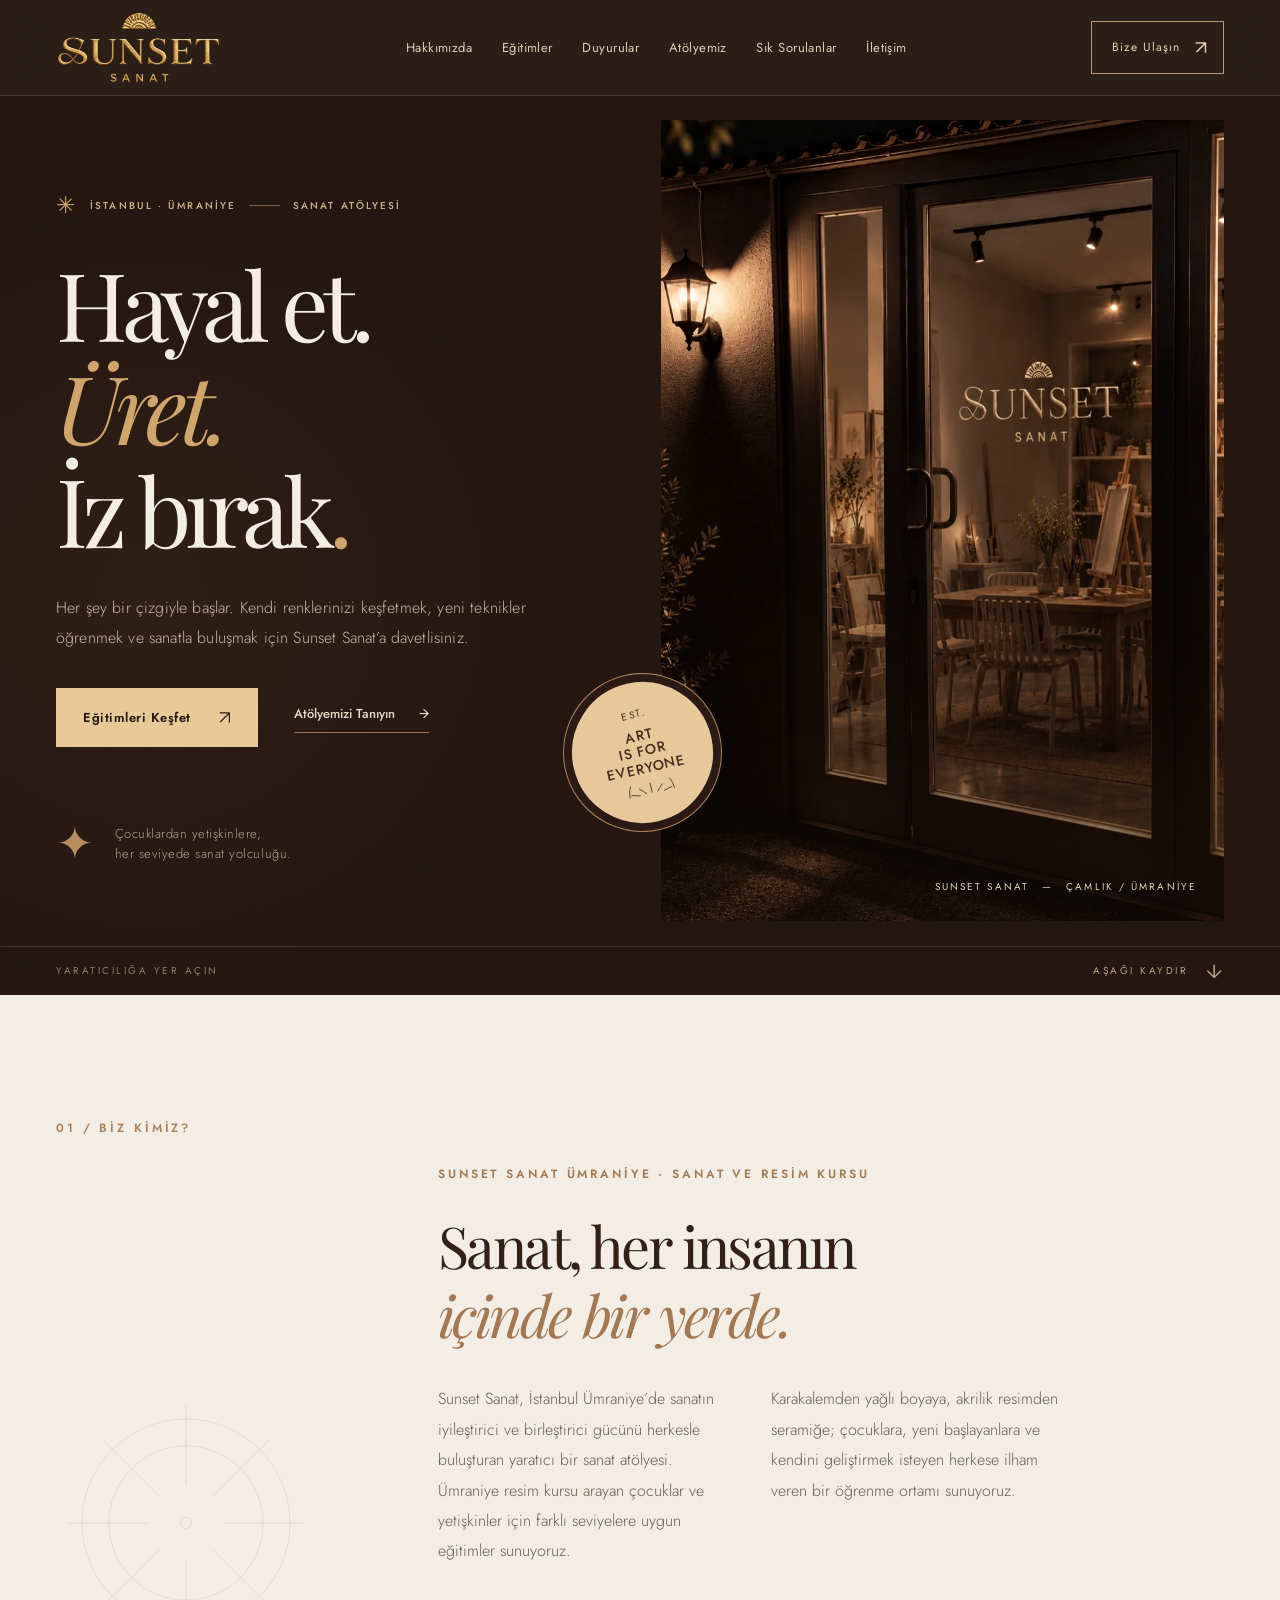
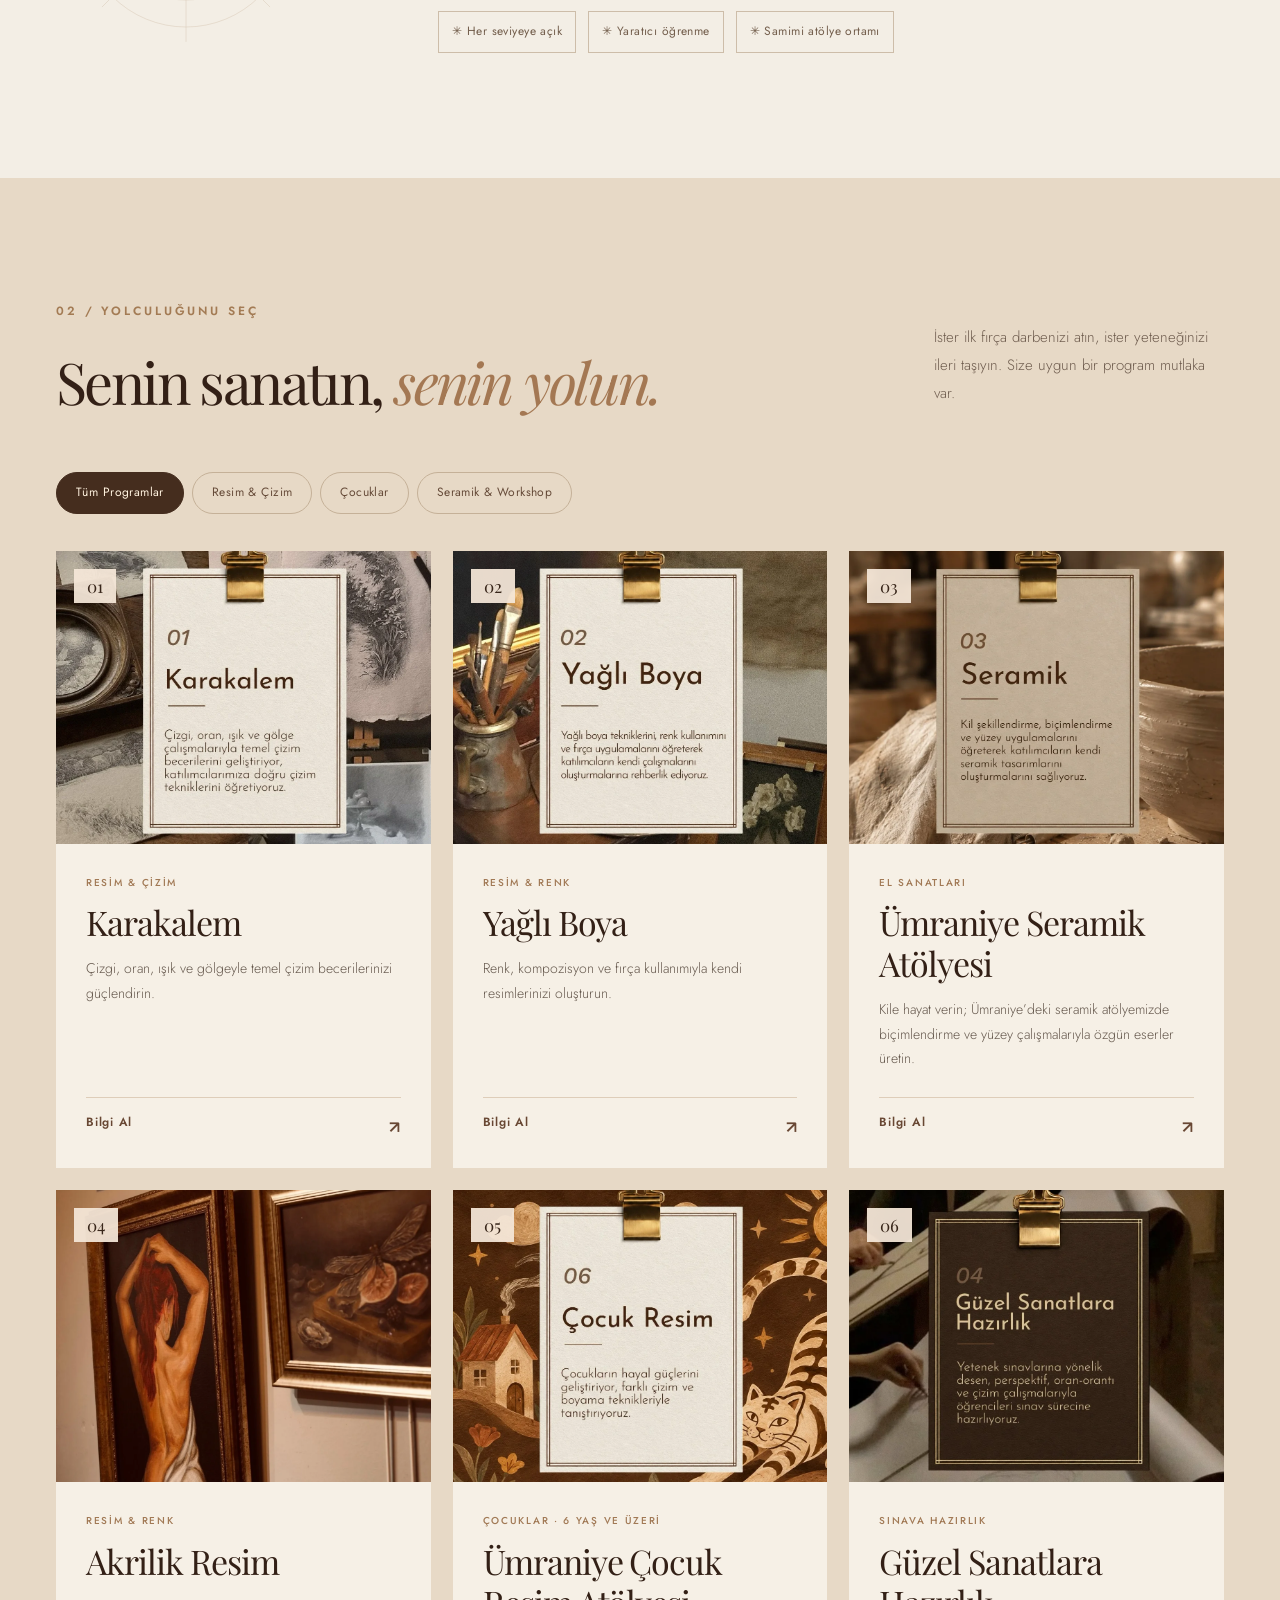
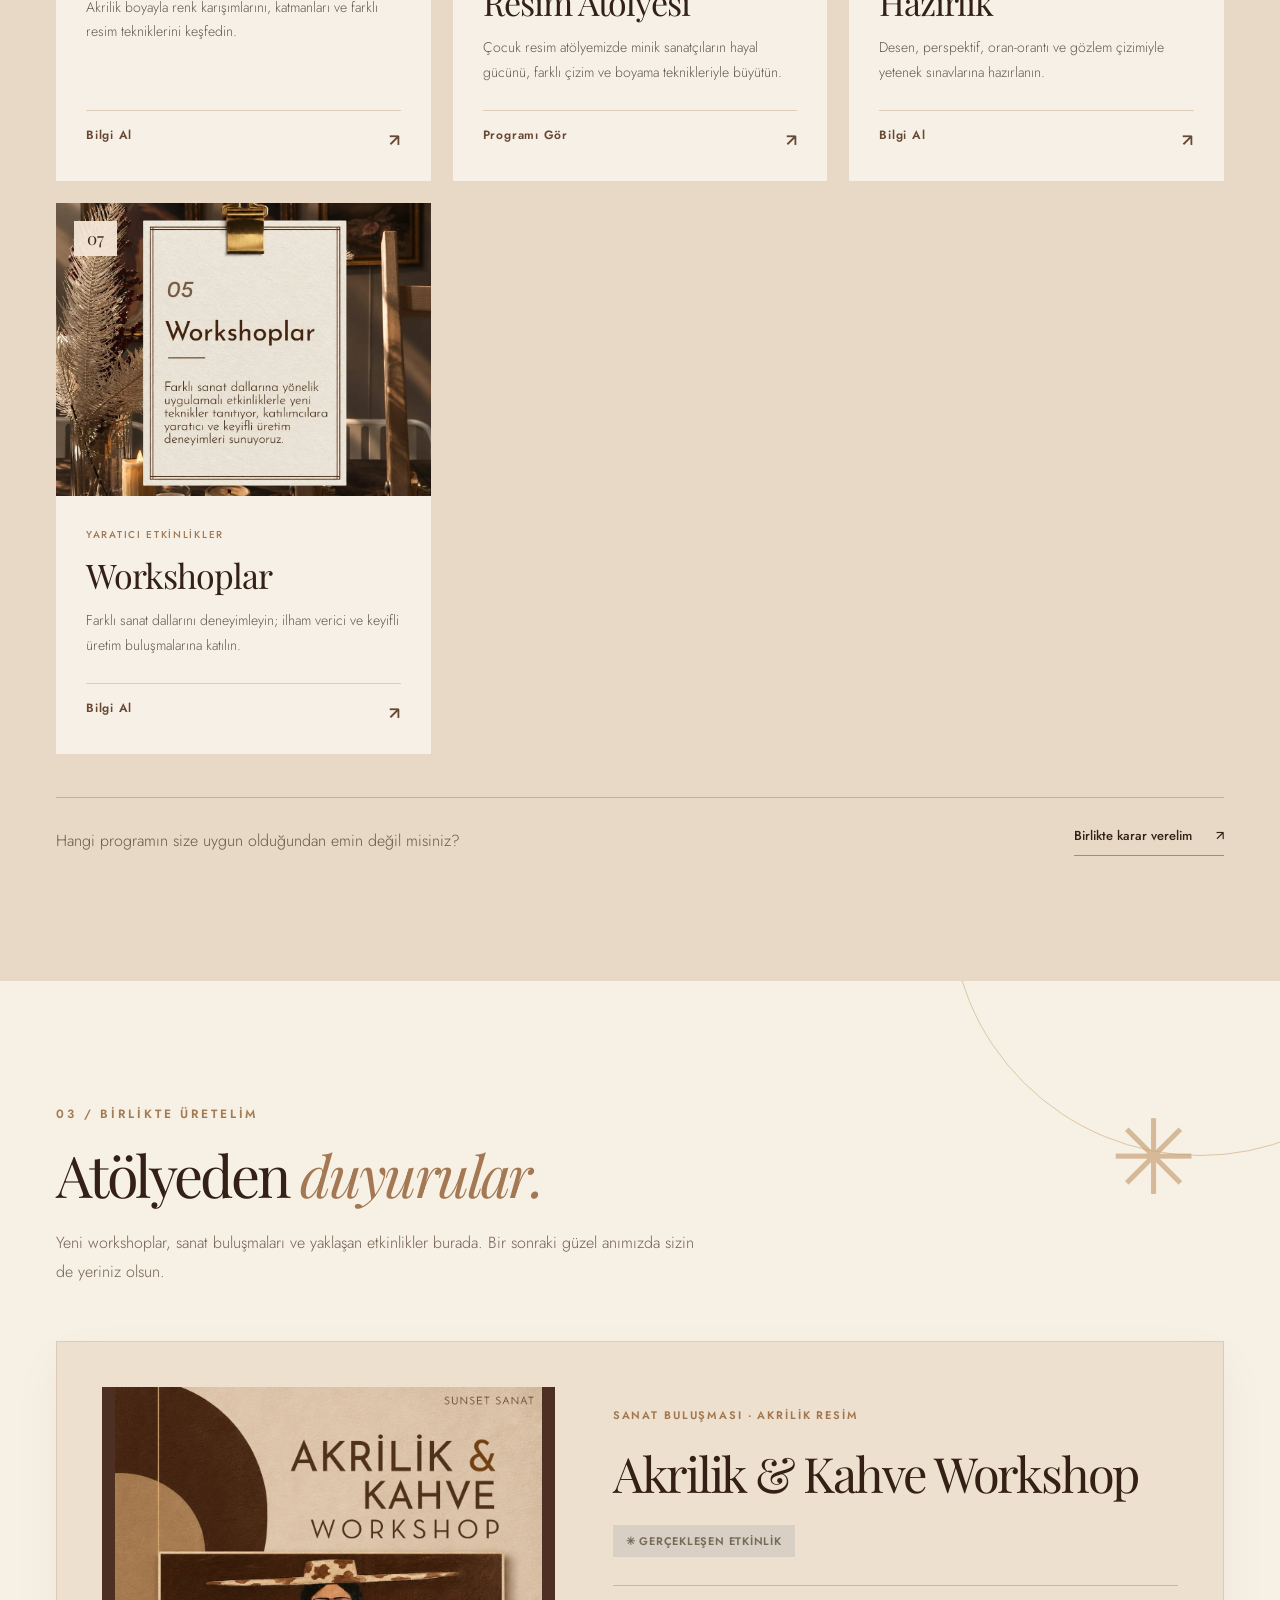
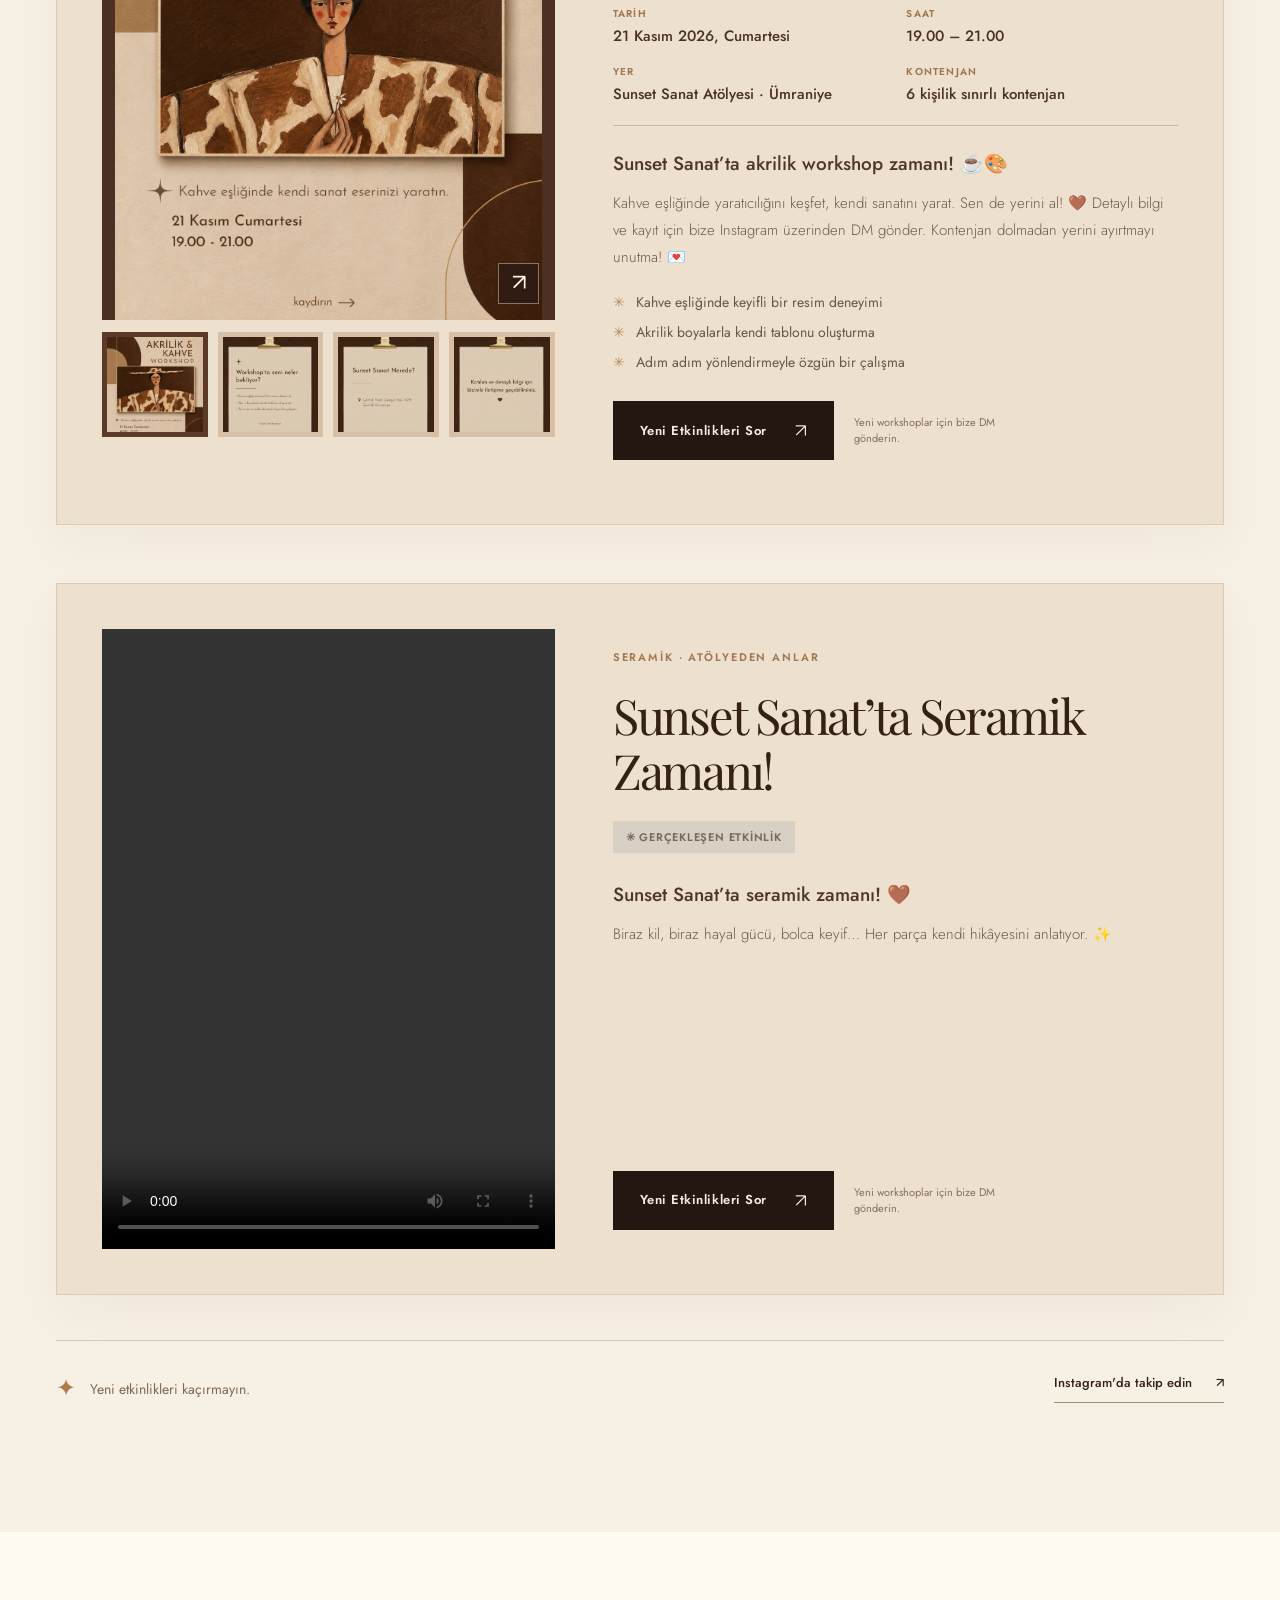
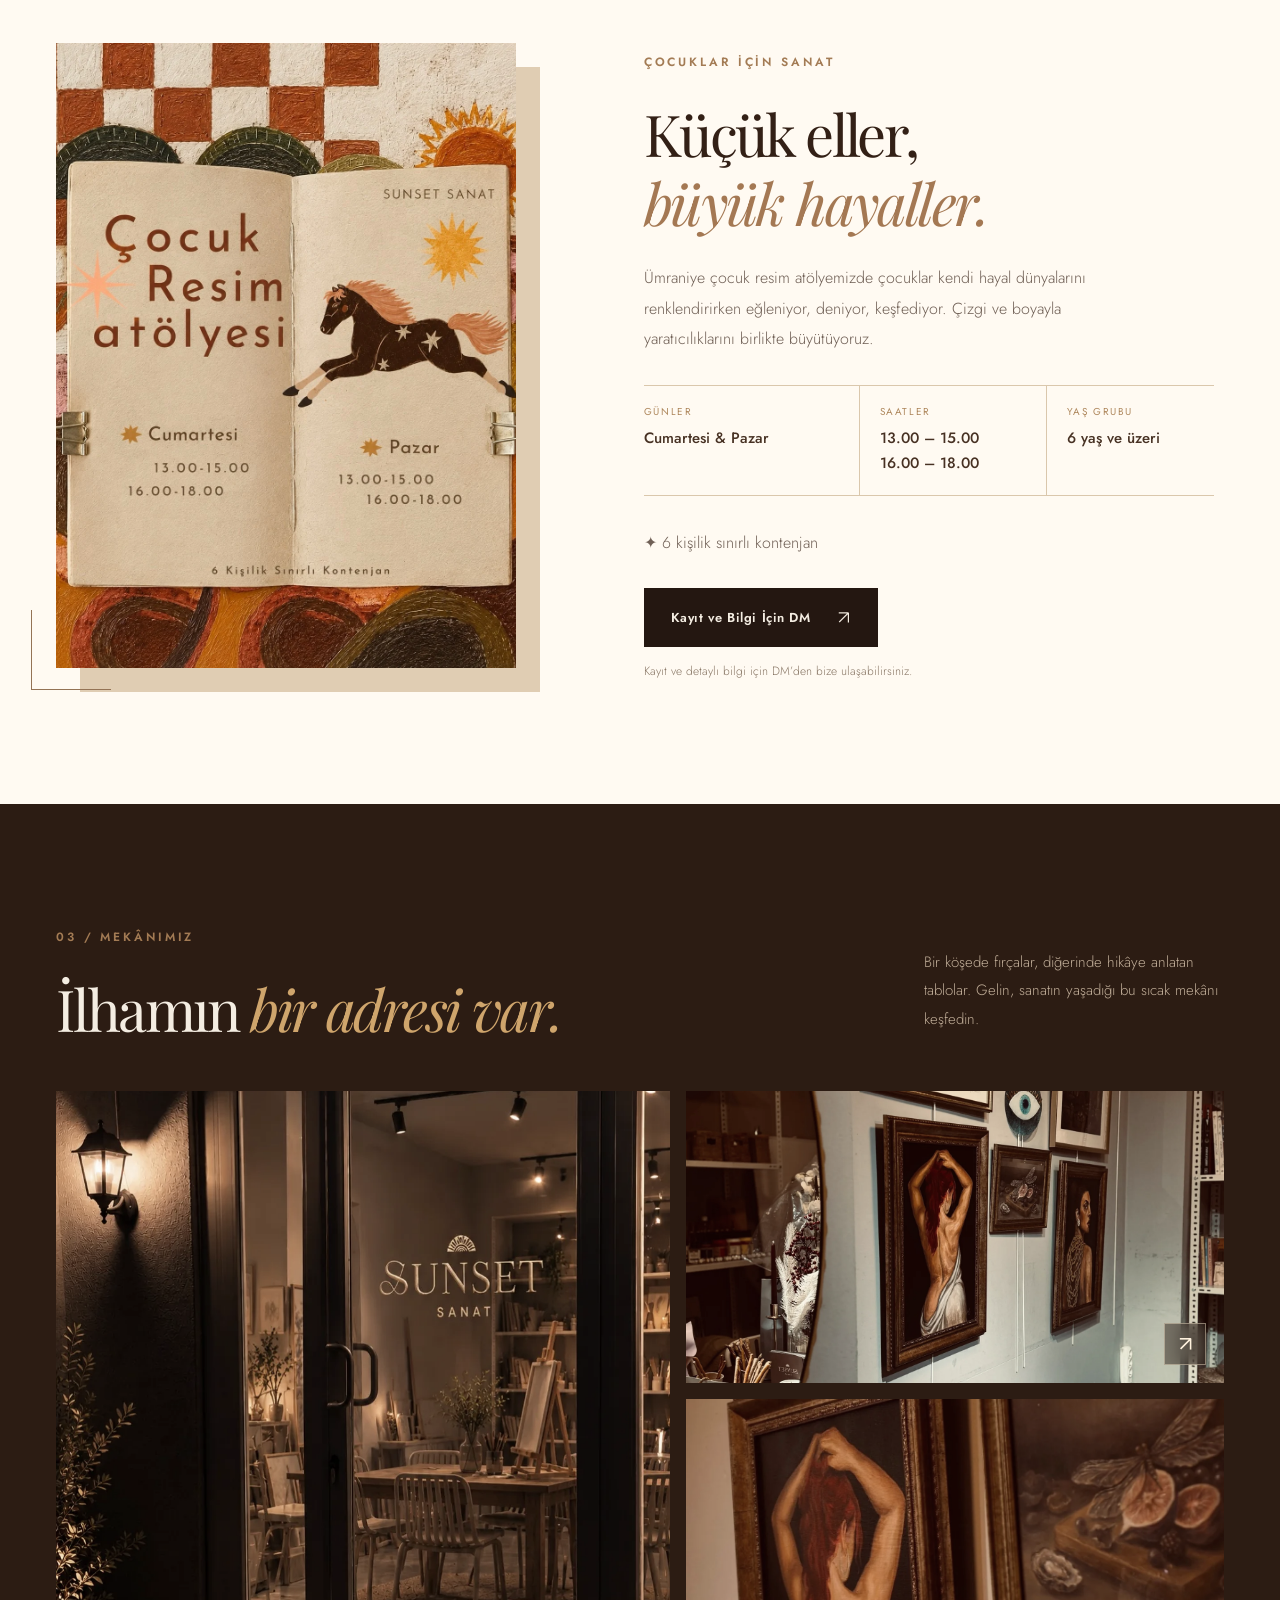
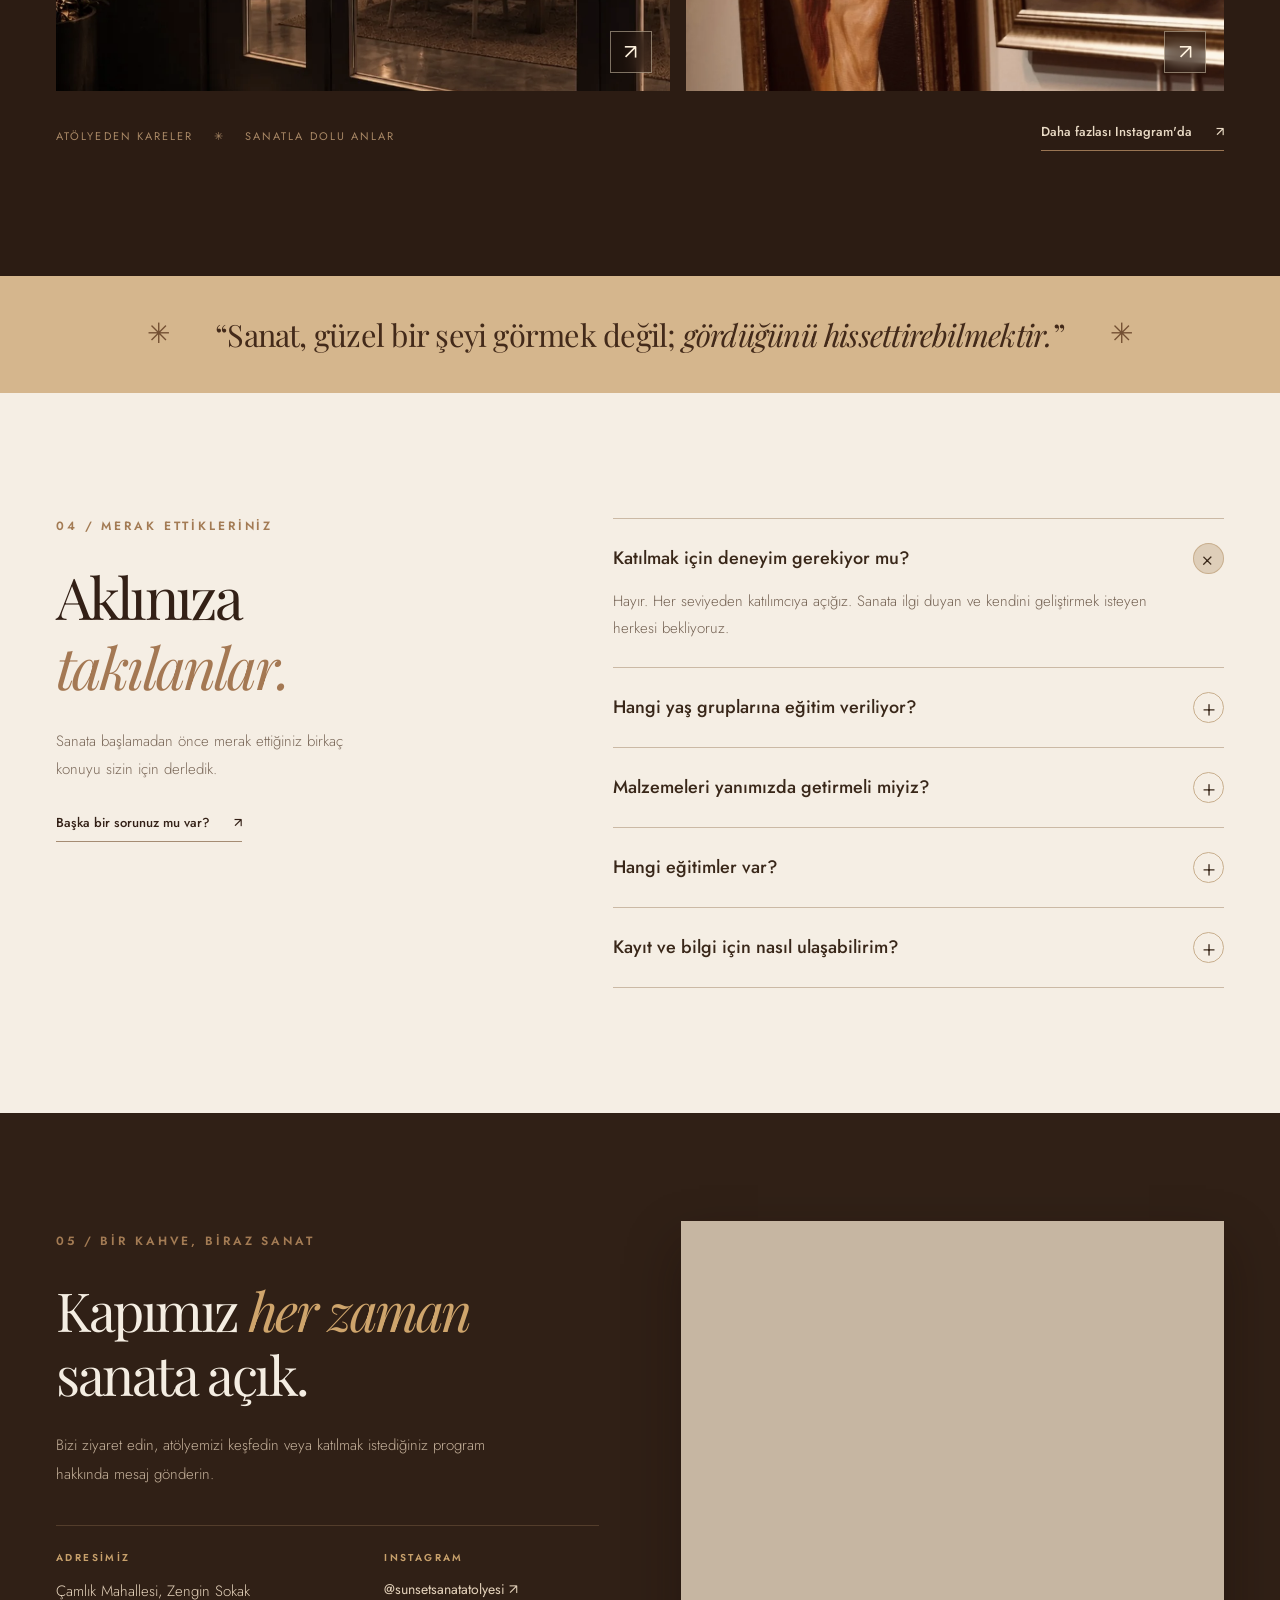
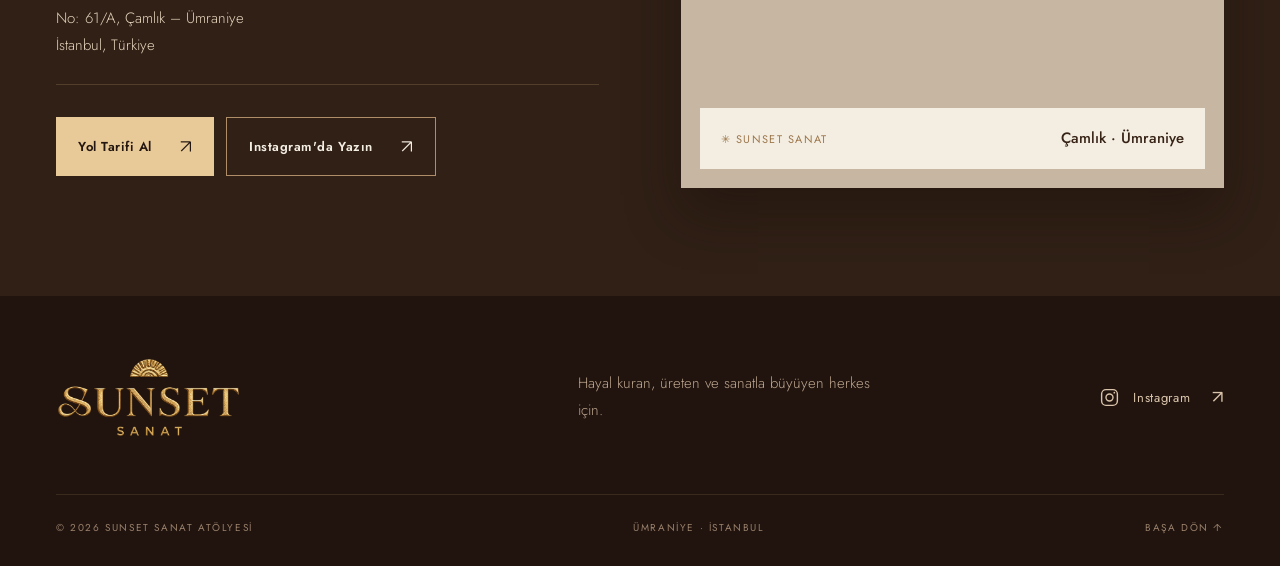
==== commit 6cbfc1d2: "Add natural visible local SEO phrases for Umraniye courses" ====
--- a/index.html
+++ b/index.html
@@ -5,7 +5,7 @@
   <meta name="viewport" content="width=device-width, initial-scale=1">
   <link rel="canonical" href="https://www.sunsetsanat.com/">
   <meta name="theme-color" content="#241711">
-  <meta name="description" content="Sunset Sanat Atölyesi'nde Ümraniye'de karakalem, yağlı boya, akrilik resim, seramik, çocuk resim ve güzel sanatlara hazırlık eğitimleri. Her seviyeye uygun sanat atölyeleri.">
+  <meta name="description" content="Sunset Sanat Ümraniye’de resim kursu, çocuk resim atölyesi ve seramik atölyesi. Karakalem, yağlı boya, akrilik resim ve yaratıcı sanat eğitimleri.">
   <meta property="og:type" content="website">
   <meta property="og:locale" content="tr_TR">
   <meta property="og:title" content="Sunset Sanat | Hayal et. Üret. İz bırak.">
@@ -62,7 +62,7 @@
     <section class="intro section-pad" id="hakkimizda" aria-labelledby="intro-title">
       <div class="container intro-grid">
         <div class="intro-side"><div class="section-index">01 / BİZ KİMİZ?</div><div class="intro-decoration" aria-hidden="true"><svg viewBox="0 0 280 280"><circle cx="140" cy="140" r="83"/><circle cx="140" cy="140" r="112"/><circle cx="140" cy="140" r="6"/><path d="M140 12v88M140 180v88M12 140h88M180 140h88M49.5 49.5l62 62M168.5 168.5l62 62M230.5 49.5l-62 62M111.5 168.5l-62 62"/></svg></div></div>
-        <div class="intro-main"><p class="overline">HOŞ GELDİNİZ, BİZ SUNSET SANAT</p><h2 id="intro-title" class="display-title">Sanat, her insanın<br><em>içinde bir yerde.</em></h2><div class="intro-desc"><p>Sunset Sanat Atölyesi, İstanbul Ümraniye’de sanatın iyileştirici ve birleştirici gücünü herkesle buluşturan yaratıcı bir yaşam alanı.</p><p>Karakalemden yağlı boyaya, akrilik resimden seramiğe; çocuklara, yeni başlayanlara ve kendini geliştirmek isteyen herkese ilham veren bir öğrenme ortamı sunuyoruz.</p></div><div class="intro-pills"><span>✳ Her seviyeye açık</span><span>✳ Yaratıcı öğrenme</span><span>✳ Samimi atölye ortamı</span></div></div>
+        <div class="intro-main"><p class="overline">SUNSET SANAT ÜMRANİYE · SANAT VE RESİM KURSU</p><h2 id="intro-title" class="display-title">Sanat, her insanın<br><em>içinde bir yerde.</em></h2><div class="intro-desc"><p>Sunset Sanat, İstanbul Ümraniye’de sanatın iyileştirici ve birleştirici gücünü herkesle buluşturan yaratıcı bir sanat atölyesi. Ümraniye resim kursu arayan çocuklar ve yetişkinler için farklı seviyelere uygun eğitimler sunuyoruz.</p><p>Karakalemden yağlı boyaya, akrilik resimden seramiğe; çocuklara, yeni başlayanlara ve kendini geliştirmek isteyen herkese ilham veren bir öğrenme ortamı sunuyoruz.</p></div><div class="intro-pills"><span>✳ Her seviyeye açık</span><span>✳ Yaratıcı öğrenme</span><span>✳ Samimi atölye ortamı</span></div></div>
       </div>
     </section>
 
@@ -73,9 +73,9 @@
         <div class="course-grid" id="course-grid">
           <article class="course-card" data-category="resim"><div class="course-image"><img src="assets/karakalem.webp" loading="lazy" width="1080" height="1080" alt="Karakalem çizim tekniklerini tanıtan Sunset Sanat görseli"><span class="course-number">01</span></div><div class="course-body"><span class="course-type">RESİM &amp; ÇİZİM</span><h3>Karakalem</h3><p>Çizgi, oran, ışık ve gölgeyle temel çizim becerilerinizi güçlendirin.</p><a href="https://www.instagram.com/sunsetsanatatolyesi/" target="_blank" rel="noopener noreferrer" aria-label="Karakalem eğitimi hakkında Instagram'dan bilgi alın">Bilgi Al <span aria-hidden="true">↗</span></a></div></article>
           <article class="course-card" data-category="resim"><div class="course-image"><img src="assets/yagli-boya.webp" loading="lazy" width="1080" height="1080" alt="Yağlı boya tekniklerini anlatan Sunset Sanat kurs kartı"><span class="course-number">02</span></div><div class="course-body"><span class="course-type">RESİM &amp; RENK</span><h3>Yağlı Boya</h3><p>Renk, kompozisyon ve fırça kullanımıyla kendi resimlerinizi oluşturun.</p><a href="https://www.instagram.com/sunsetsanatatolyesi/" target="_blank" rel="noopener noreferrer" aria-label="Yağlı boya eğitimi hakkında Instagram'dan bilgi alın">Bilgi Al <span aria-hidden="true">↗</span></a></div></article>
-          <article class="course-card" data-category="diger"><div class="course-image"><img src="assets/seramik.webp" loading="lazy" width="1080" height="1080" alt="Seramik şekillendirme ve kil atölyesi tanıtımı"><span class="course-number">03</span></div><div class="course-body"><span class="course-type">EL SANATLARI</span><h3>Seramik</h3><p>Kile hayat verin; biçimlendirme ve yüzey çalışmalarıyla özgün eserler üretin.</p><a href="https://www.instagram.com/sunsetsanatatolyesi/" target="_blank" rel="noopener noreferrer" aria-label="Seramik eğitimi hakkında Instagram'dan bilgi alın">Bilgi Al <span aria-hidden="true">↗</span></a></div></article>
+          <article class="course-card" data-category="diger"><div class="course-image"><img src="assets/seramik.webp" loading="lazy" width="1080" height="1080" alt="Seramik şekillendirme ve kil atölyesi tanıtımı"><span class="course-number">03</span></div><div class="course-body"><span class="course-type">EL SANATLARI</span><h3>Ümraniye Seramik Atölyesi</h3><p>Kile hayat verin; Ümraniye’deki seramik atölyemizde biçimlendirme ve yüzey çalışmalarıyla özgün eserler üretin.</p><a href="https://www.instagram.com/sunsetsanatatolyesi/" target="_blank" rel="noopener noreferrer" aria-label="Seramik eğitimi hakkında Instagram'dan bilgi alın">Bilgi Al <span aria-hidden="true">↗</span></a></div></article>
           <article class="course-card" data-category="resim"><div class="course-image"><img src="assets/tablolar.webp" loading="lazy" width="1170" height="1088" alt="Atölye duvarlarında sergilenen yağlı boya tablolar"><span class="course-number">04</span></div><div class="course-body"><span class="course-type">RESİM &amp; RENK</span><h3>Akrilik Resim</h3><p>Akrilik boyayla renk karışımlarını, katmanları ve farklı resim tekniklerini keşfedin.</p><a href="https://www.instagram.com/sunsetsanatatolyesi/" target="_blank" rel="noopener noreferrer" aria-label="Akrilik resim eğitimi hakkında Instagram'dan bilgi alın">Bilgi Al <span aria-hidden="true">↗</span></a></div></article>
-          <article class="course-card" data-category="cocuk"><div class="course-image"><img src="assets/cocuk-resim.webp" loading="lazy" width="1080" height="1080" alt="Çocukların hayal gücünü anlatan kedi ve çiçekli çizim"><span class="course-number">05</span></div><div class="course-body"><span class="course-type">ÇOCUKLAR · 6 YAŞ VE ÜZERİ</span><h3>Çocuk Resim</h3><p>Minik sanatçıların hayal gücünü, farklı çizim ve boyama teknikleriyle büyütün.</p><a href="#cocuk-atolyesi" aria-label="Çocuk resim atölyesi programını inceleyin">Programı Gör <span aria-hidden="true">↗</span></a></div></article>
+          <article class="course-card" data-category="cocuk"><div class="course-image"><img src="assets/cocuk-resim.webp" loading="lazy" width="1080" height="1080" alt="Çocukların hayal gücünü anlatan kedi ve çiçekli çizim"><span class="course-number">05</span></div><div class="course-body"><span class="course-type">ÇOCUKLAR · 6 YAŞ VE ÜZERİ</span><h3>Ümraniye Çocuk Resim Atölyesi</h3><p>Çocuk resim atölyemizde minik sanatçıların hayal gücünü, farklı çizim ve boyama teknikleriyle büyütün.</p><a href="#cocuk-atolyesi" aria-label="Çocuk resim atölyesi programını inceleyin">Programı Gör <span aria-hidden="true">↗</span></a></div></article>
           <article class="course-card" data-category="resim"><div class="course-image"><img src="assets/guzel-sanatlara-hazirlik.webp" loading="lazy" width="1080" height="1080" alt="Güzel sanatlar yetenek sınavlarına hazırlık programı"><span class="course-number">06</span></div><div class="course-body"><span class="course-type">SINAVA HAZIRLIK</span><h3>Güzel Sanatlara Hazırlık</h3><p>Desen, perspektif, oran-orantı ve gözlem çizimiyle yetenek sınavlarına hazırlanın.</p><a href="https://www.instagram.com/sunsetsanatatolyesi/" target="_blank" rel="noopener noreferrer" aria-label="Güzel sanatlara hazırlık eğitimi hakkında Instagram'dan bilgi alın">Bilgi Al <span aria-hidden="true">↗</span></a></div></article>
           <article class="course-card" data-category="diger"><div class="course-image"><img src="assets/workshop.webp" loading="lazy" width="1080" height="1080" alt="Sunset Sanat'ta farklı disiplinlerde uygulamalı workshop çalışmaları"><span class="course-number">07</span></div><div class="course-body"><span class="course-type">YARATICI ETKİNLİKLER</span><h3>Workshoplar</h3><p>Farklı sanat dallarını deneyimleyin; ilham verici ve keyifli üretim buluşmalarına katılın.</p><a href="https://www.instagram.com/sunsetsanatatolyesi/" target="_blank" rel="noopener noreferrer" aria-label="Workshop takvimi için Instagram'dan bilgi alın">Bilgi Al <span aria-hidden="true">↗</span></a></div></article>
         </div>
@@ -103,7 +103,7 @@
       </div>
     </section>
 
-    <section class="feature" id="cocuk-atolyesi" aria-labelledby="feature-title"><div class="container feature-grid"><div class="feature-art"><img src="assets/cocuk-afis.webp?v=20261117" loading="lazy" alt="Sunset Sanat çocuk resim atölyesi afişi: Cumartesi ve Pazar, 13.00-15.00 ve 16.00-18.00; 6 kişilik sınırlı kontenjan" width="1122" height="1402"><span class="feature-art-line" aria-hidden="true"></span></div><div class="feature-copy"><p class="overline">ÇOCUKLAR İÇİN SANAT</p><h2 class="display-title" id="feature-title">Küçük eller,<br><em>büyük hayaller.</em></h2><p>Çocuklar kendi hayal dünyalarını renklendirirken eğleniyor, deniyor, keşfediyor. Çizgi ve boyayla yaratıcılıklarını birlikte büyütüyoruz.</p><div class="feature-schedule"><div><span>GÜNLER</span><strong>Cumartesi &amp; Pazar</strong></div><div><span>SAATLER</span><strong>13.00 – 15.00<br>16.00 – 18.00</strong></div><div><span>YAŞ GRUBU</span><strong>6 yaş ve üzeri</strong></div></div><p class="feature-capacity">✦ 6 kişilik sınırlı kontenjan</p><a class="button button-dark" href="https://www.instagram.com/sunsetsanatatolyesi/" target="_blank" rel="noopener noreferrer">Kayıt ve Bilgi İçin DM <span aria-hidden="true">↗</span></a><small>Kayıt ve detaylı bilgi için DM’den bize ulaşabilirsiniz.</small></div></div></section>
+    <section class="feature" id="cocuk-atolyesi" aria-labelledby="feature-title"><div class="container feature-grid"><div class="feature-art"><img src="assets/cocuk-afis.webp?v=20261117" loading="lazy" alt="Sunset Sanat çocuk resim atölyesi afişi: Cumartesi ve Pazar, 13.00-15.00 ve 16.00-18.00; 6 kişilik sınırlı kontenjan" width="1122" height="1402"><span class="feature-art-line" aria-hidden="true"></span></div><div class="feature-copy"><p class="overline">ÇOCUKLAR İÇİN SANAT</p><h2 class="display-title" id="feature-title">Küçük eller,<br><em>büyük hayaller.</em></h2><p>Ümraniye çocuk resim atölyemizde çocuklar kendi hayal dünyalarını renklendirirken eğleniyor, deniyor, keşfediyor. Çizgi ve boyayla yaratıcılıklarını birlikte büyütüyoruz.</p><div class="feature-schedule"><div><span>GÜNLER</span><strong>Cumartesi &amp; Pazar</strong></div><div><span>SAATLER</span><strong>13.00 – 15.00<br>16.00 – 18.00</strong></div><div><span>YAŞ GRUBU</span><strong>6 yaş ve üzeri</strong></div></div><p class="feature-capacity">✦ 6 kişilik sınırlı kontenjan</p><a class="button button-dark" href="https://www.instagram.com/sunsetsanatatolyesi/" target="_blank" rel="noopener noreferrer">Kayıt ve Bilgi İçin DM <span aria-hidden="true">↗</span></a><small>Kayıt ve detaylı bilgi için DM’den bize ulaşabilirsiniz.</small></div></div></section>
 
     <section class="gallery section-pad" id="atolye" aria-labelledby="gallery-title"><div class="container"><div class="gallery-title-row"><div><p class="overline">03 / MEKÂNIMIZ</p><h2 class="display-title" id="gallery-title">İlhamın <em>bir adresi var.</em></h2></div><p>Bir köşede fırçalar, diğerinde hikâye anlatan tablolar. Gelin, sanatın yaşadığı bu sıcak mekânı keşfedin.</p></div><div class="gallery-grid"><button class="gallery-item gallery-main" type="button" data-lightbox="assets/atolye-giris.webp" data-caption="Sunset Sanat Atölyesi – giriş" aria-label="Atölyenin giriş fotoğrafını büyüt"><img src="assets/atolye-giris.webp" loading="lazy" alt="Atölyenin sıcak ışıklarla aydınlatılmış dış cephesi"><span class="gallery-zoom" aria-hidden="true">↗</span></button><button class="gallery-item gallery-top" type="button" data-lightbox="assets/sanat-kosesi.webp" data-caption="Atölyemizin sanat eserleri" aria-label="Atölyedeki sanat eserlerini büyüt"><img src="assets/sanat-kosesi.webp" loading="lazy" alt="Atölye duvarında çeşitli çerçeveli sanat eserleri"><span class="gallery-zoom" aria-hidden="true">↗</span></button><button class="gallery-item gallery-bottom" type="button" data-lightbox="assets/tablolar.webp" data-caption="Atölyedeki tablolar" aria-label="Atölyedeki tabloları büyüt"><img src="assets/tablolar.webp" loading="lazy" alt="Altın renkli çerçevelerde atölye tablolarından detaylar"><span class="gallery-zoom" aria-hidden="true">↗</span></button></div><div class="gallery-foot"><span>ATÖLYEDEN KARELER <span aria-hidden="true">✳</span> SANATLA DOLU ANLAR</span><a class="text-link text-link-light" href="https://www.instagram.com/sunsetsanatatolyesi/" target="_blank" rel="noopener noreferrer">Daha fazlası Instagram'da <span aria-hidden="true">↗</span></a></div></div></section>
 
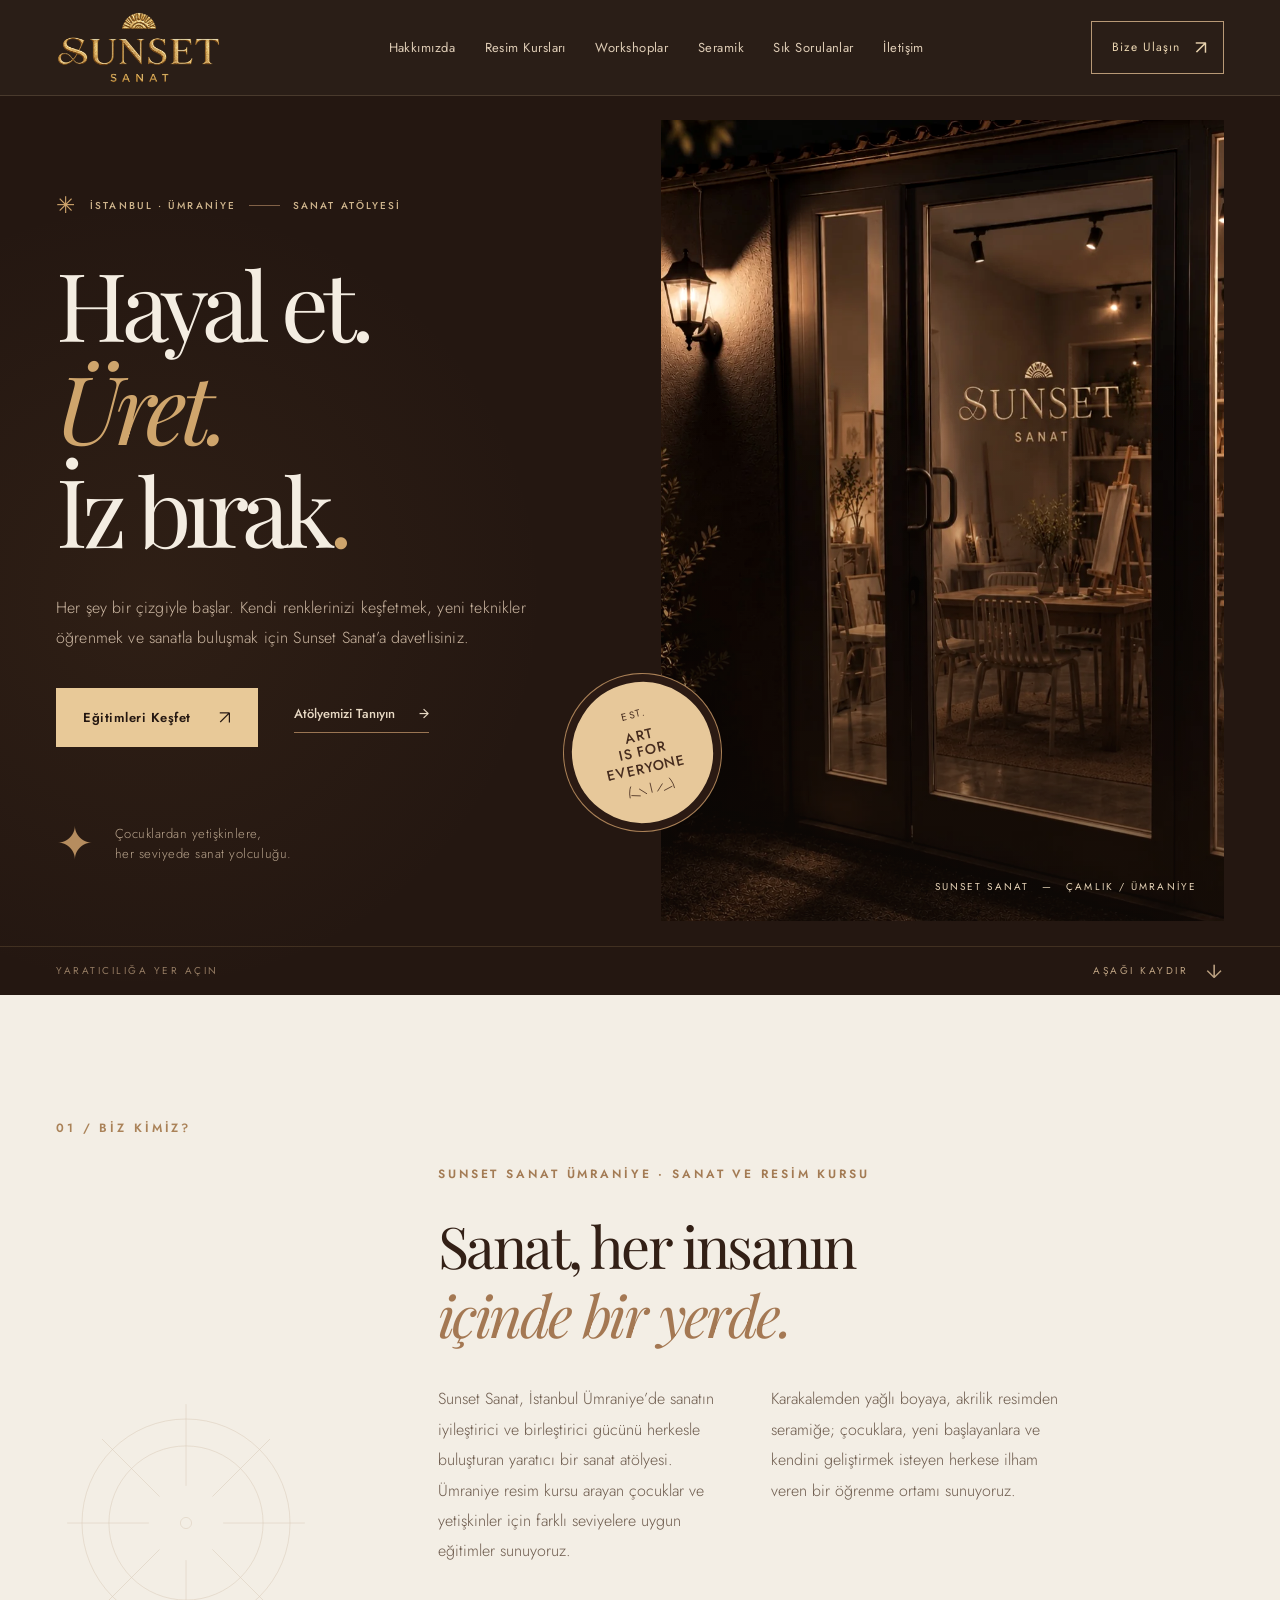
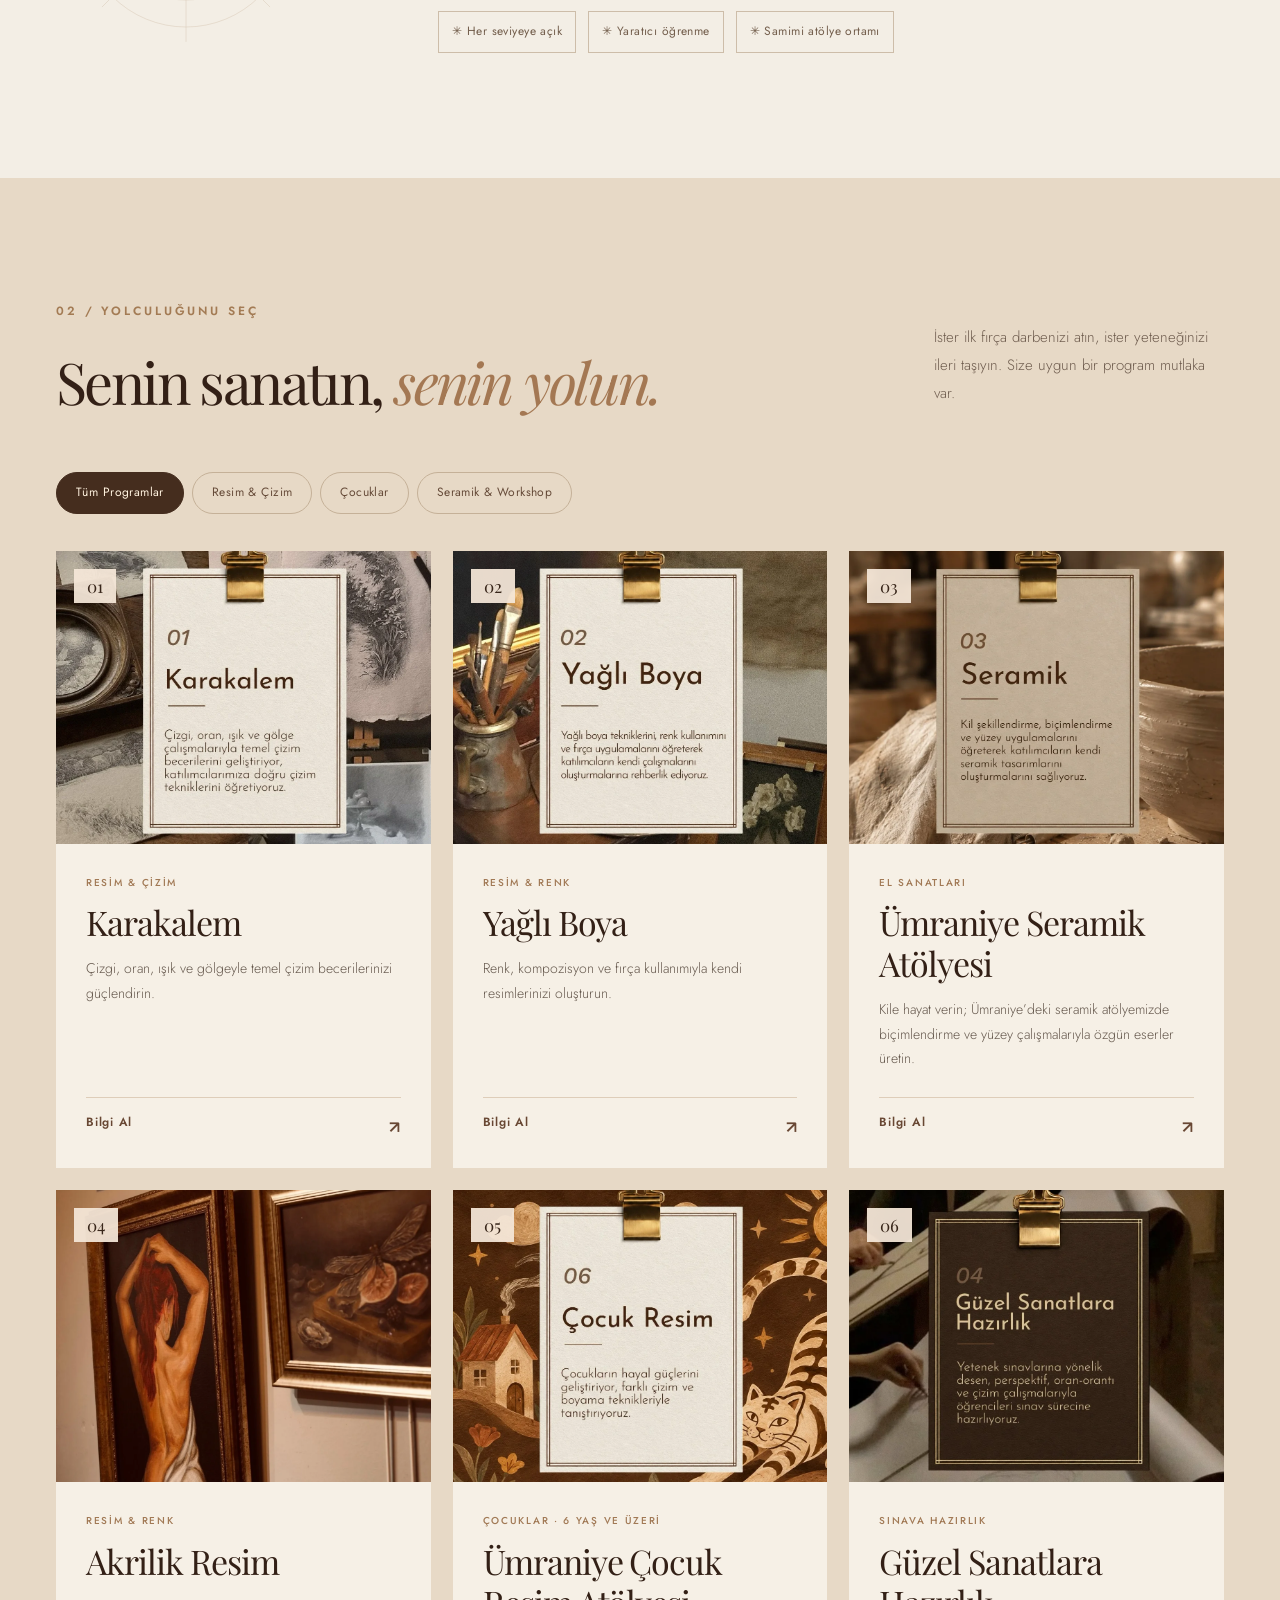
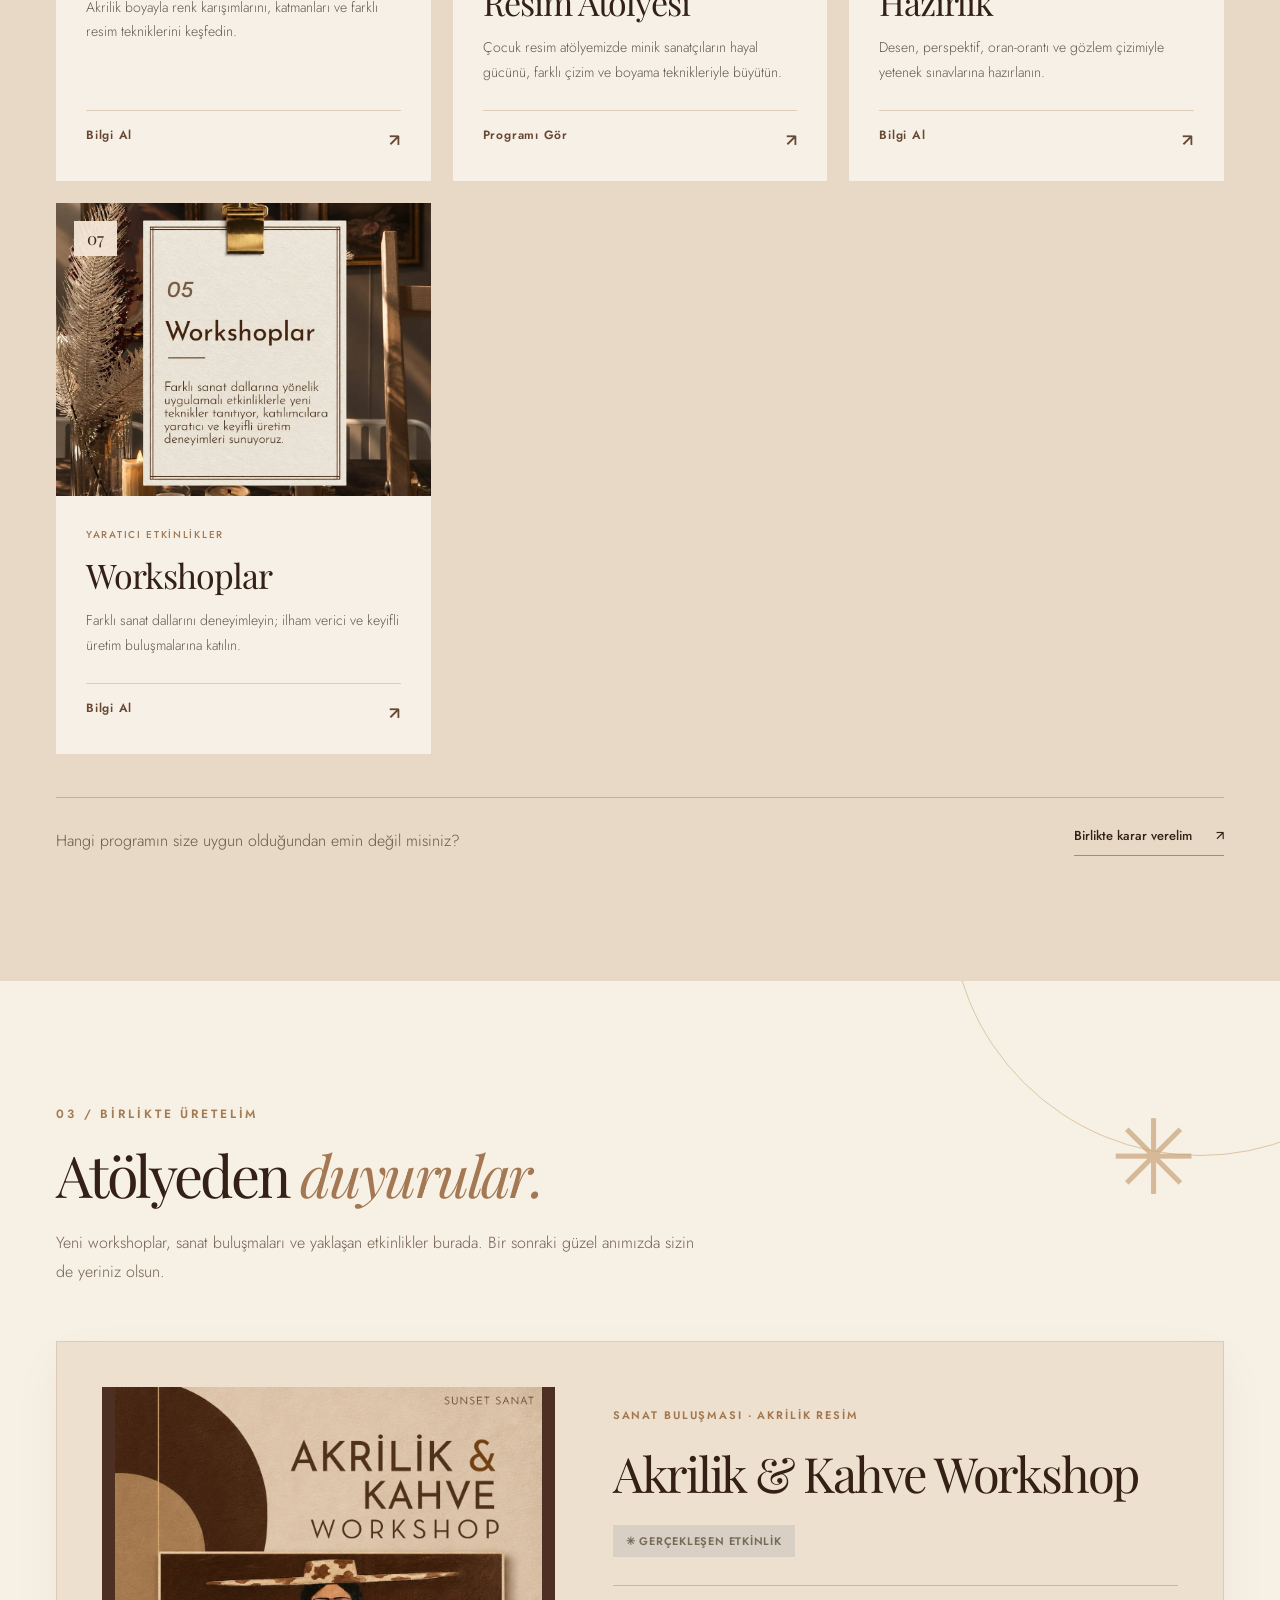
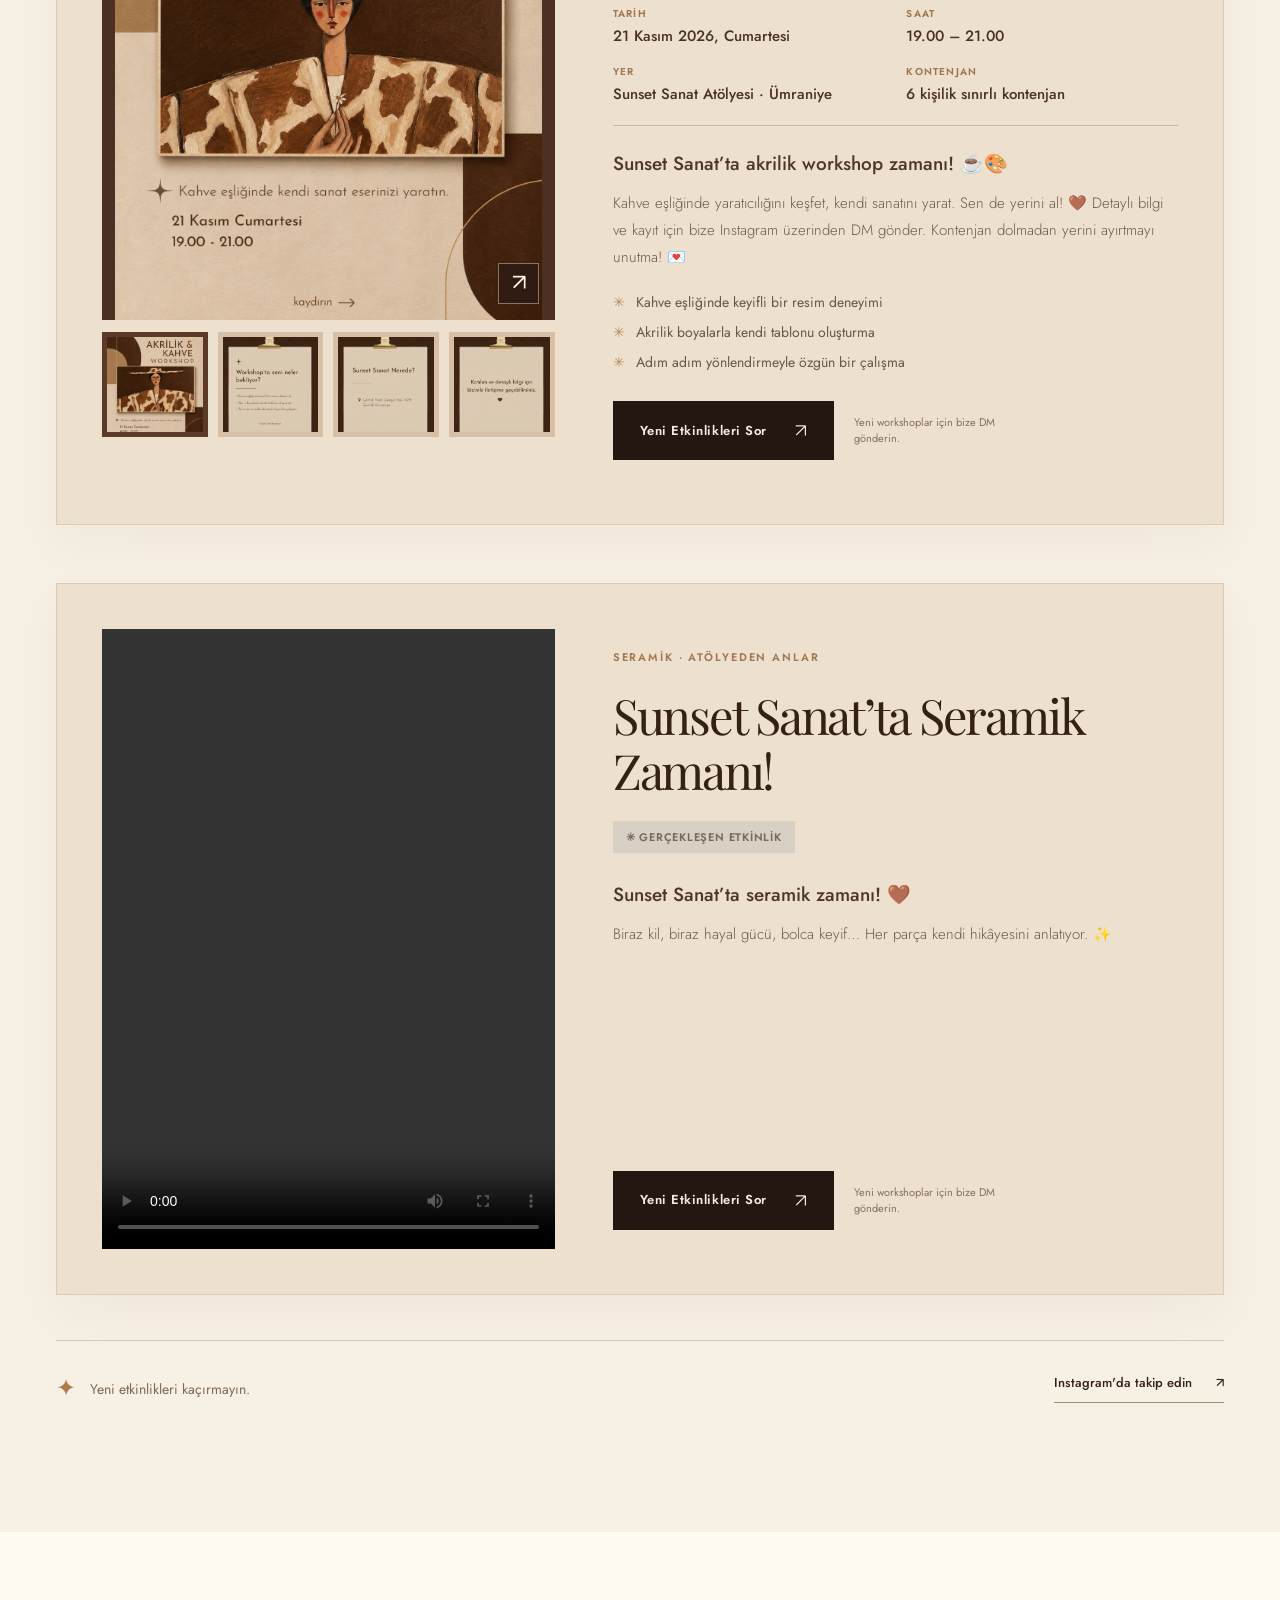
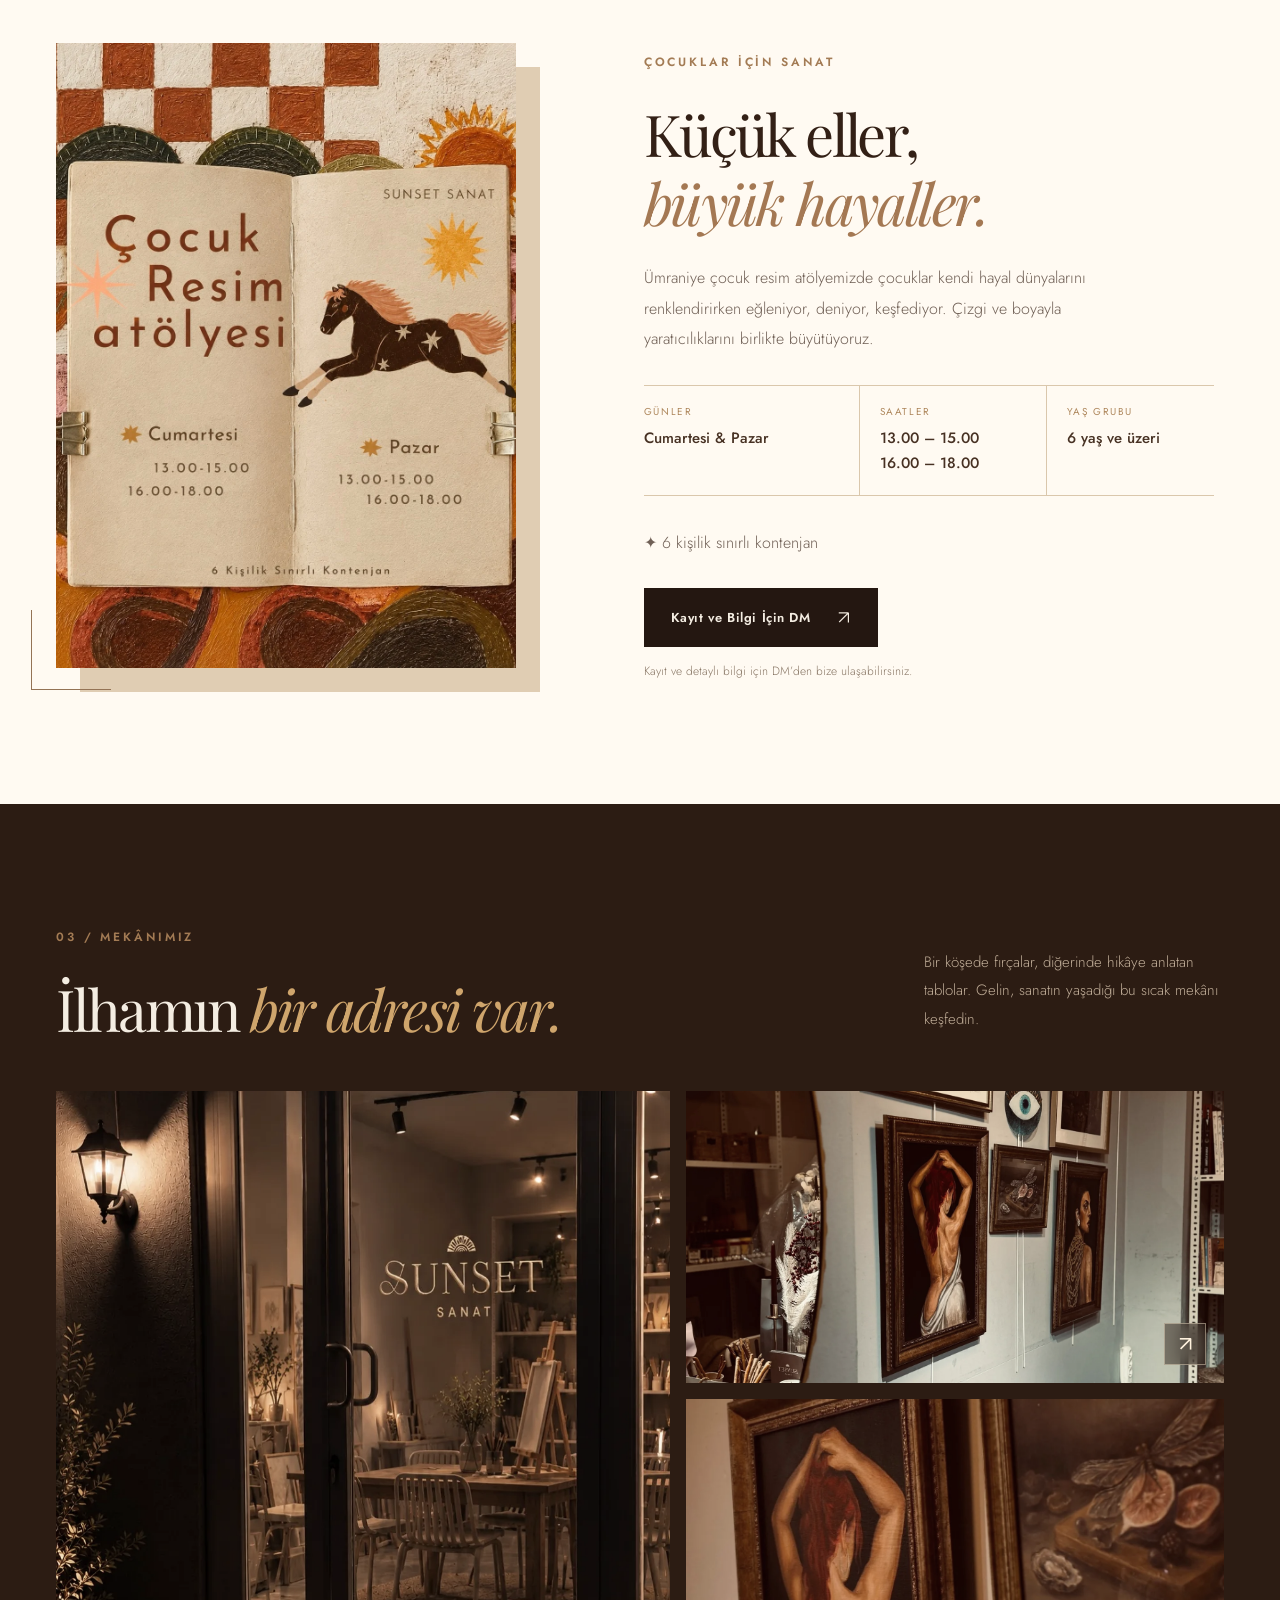
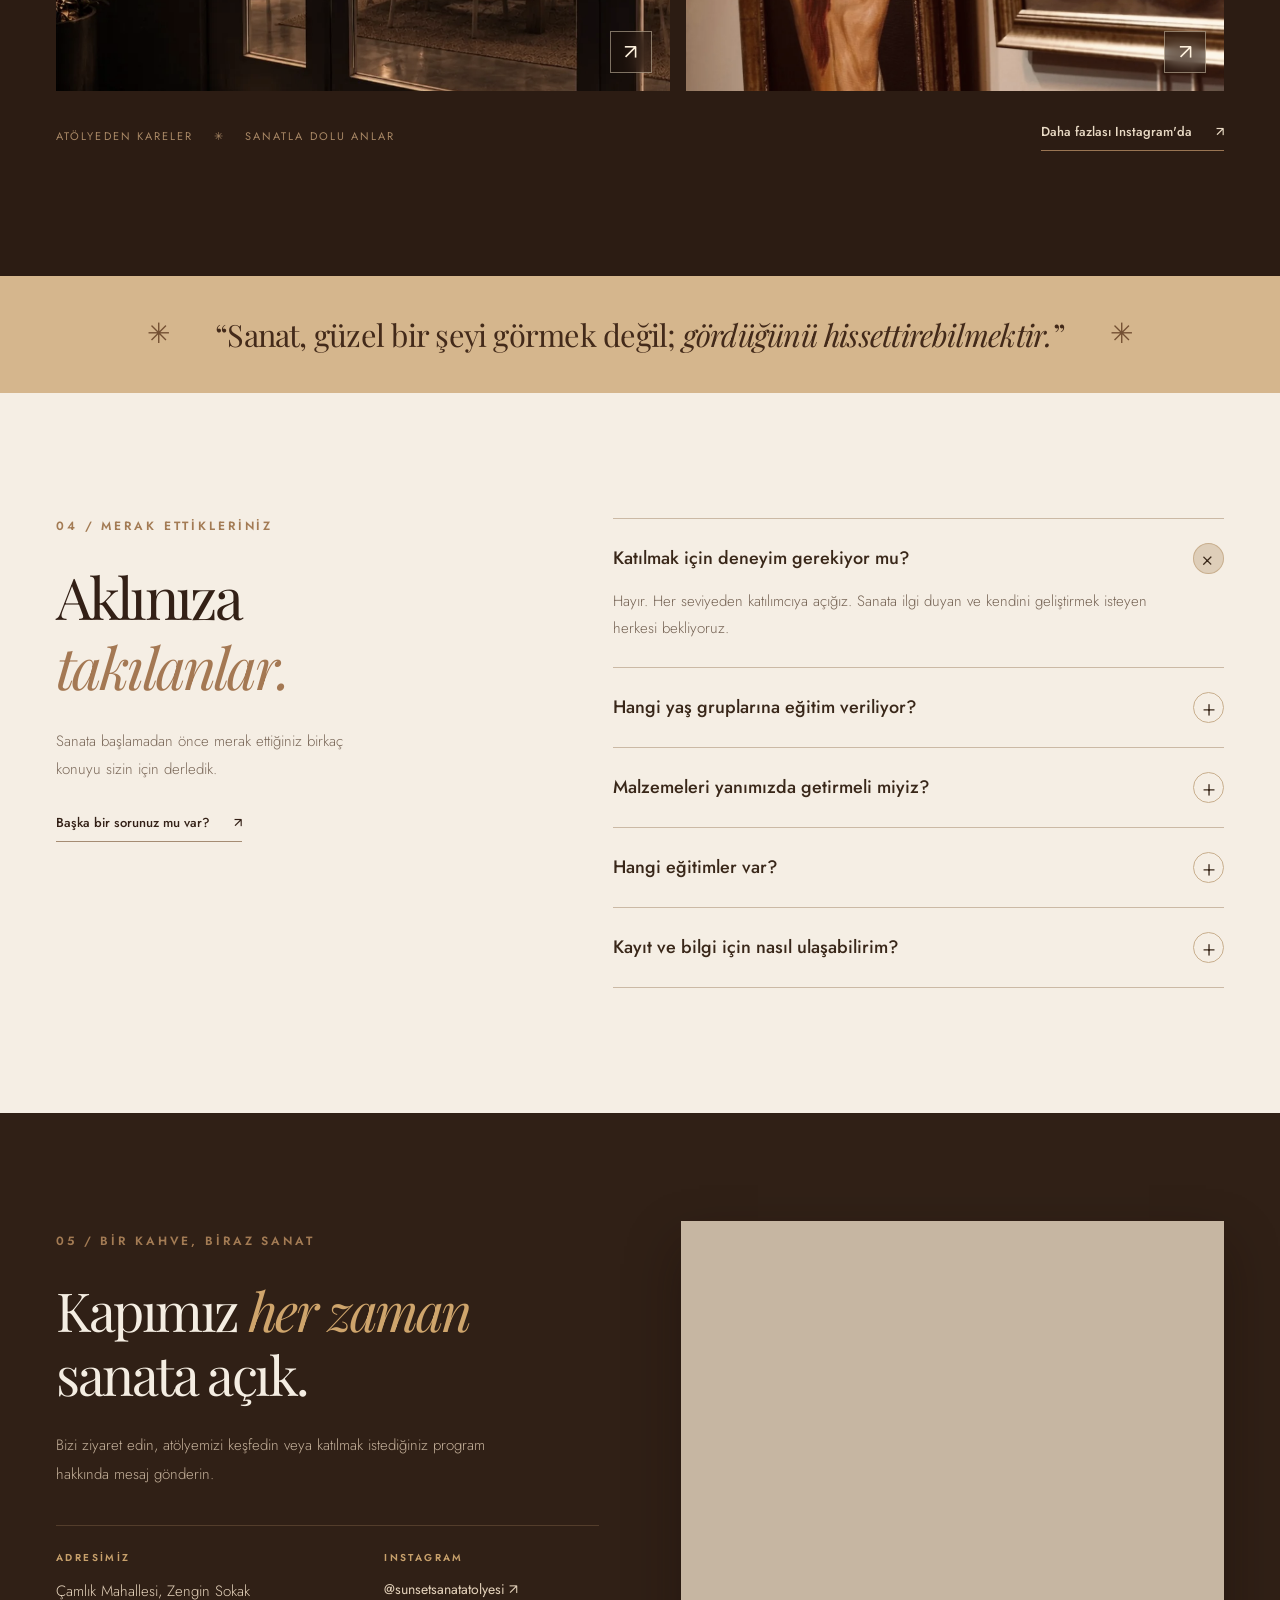
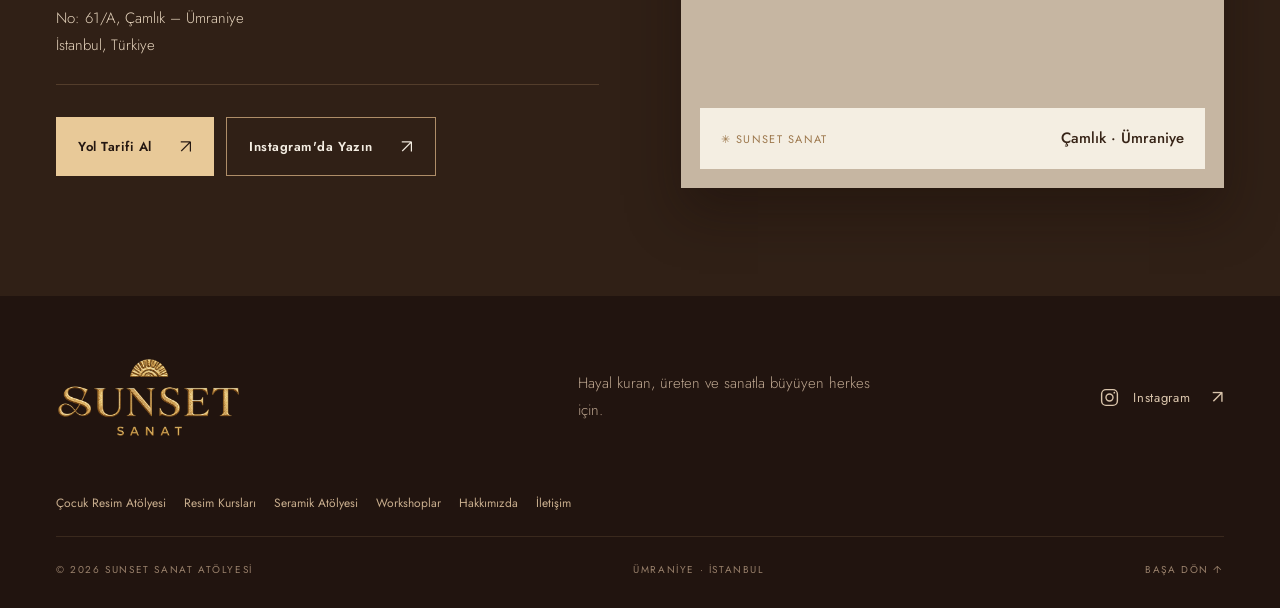
==== commit e8cdd058: "Link new SEO landing pages from homepage" ====
--- a/index.html
+++ b/index.html
@@ -32,12 +32,12 @@
     <div class="container header-inner">
       <a class="brand" href="#ust" aria-label="Sunset Sanat - ana sayfa"><img src="assets/logo-sunset.png" alt="Sunset Sanat" width="162" height="71"></a>
       <nav class="main-nav" id="main-nav" aria-label="Ana menü">
-        <a href="#hakkimizda">Hakkımızda</a>
-        <a href="#egitimler">Eğitimler</a>
-        <a href="#duyurular">Duyurular</a>
-        <a href="#atolye">Atölyemiz</a>
+        <a href="hakkimizda.html">Hakkımızda</a>
+        <a href="resim-kurslari.html">Resim Kursları</a>
+        <a href="workshoplar.html">Workshoplar</a>
+        <a href="seramik-atolyesi.html">Seramik</a>
         <a href="#sss">Sık Sorulanlar</a>
-        <a href="#iletisim">İletişim</a>
+        <a href="iletisim.html">İletişim</a>
       </nav>
       <a class="header-cta" href="https://www.instagram.com/sunsetsanatatolyesi/" target="_blank" rel="noopener noreferrer" aria-label="Instagram üzerinden bize ulaşın">Bize Ulaşın <span aria-hidden="true">↗</span></a>
       <button class="menu-toggle" type="button" aria-expanded="false" aria-controls="main-nav" aria-label="Menüyü aç"><span></span><span></span><span></span></button>
@@ -75,7 +75,7 @@
           <article class="course-card" data-category="resim"><div class="course-image"><img src="assets/yagli-boya.webp" loading="lazy" width="1080" height="1080" alt="Yağlı boya tekniklerini anlatan Sunset Sanat kurs kartı"><span class="course-number">02</span></div><div class="course-body"><span class="course-type">RESİM &amp; RENK</span><h3>Yağlı Boya</h3><p>Renk, kompozisyon ve fırça kullanımıyla kendi resimlerinizi oluşturun.</p><a href="https://www.instagram.com/sunsetsanatatolyesi/" target="_blank" rel="noopener noreferrer" aria-label="Yağlı boya eğitimi hakkında Instagram'dan bilgi alın">Bilgi Al <span aria-hidden="true">↗</span></a></div></article>
           <article class="course-card" data-category="diger"><div class="course-image"><img src="assets/seramik.webp" loading="lazy" width="1080" height="1080" alt="Seramik şekillendirme ve kil atölyesi tanıtımı"><span class="course-number">03</span></div><div class="course-body"><span class="course-type">EL SANATLARI</span><h3>Ümraniye Seramik Atölyesi</h3><p>Kile hayat verin; Ümraniye’deki seramik atölyemizde biçimlendirme ve yüzey çalışmalarıyla özgün eserler üretin.</p><a href="https://www.instagram.com/sunsetsanatatolyesi/" target="_blank" rel="noopener noreferrer" aria-label="Seramik eğitimi hakkında Instagram'dan bilgi alın">Bilgi Al <span aria-hidden="true">↗</span></a></div></article>
           <article class="course-card" data-category="resim"><div class="course-image"><img src="assets/tablolar.webp" loading="lazy" width="1170" height="1088" alt="Atölye duvarlarında sergilenen yağlı boya tablolar"><span class="course-number">04</span></div><div class="course-body"><span class="course-type">RESİM &amp; RENK</span><h3>Akrilik Resim</h3><p>Akrilik boyayla renk karışımlarını, katmanları ve farklı resim tekniklerini keşfedin.</p><a href="https://www.instagram.com/sunsetsanatatolyesi/" target="_blank" rel="noopener noreferrer" aria-label="Akrilik resim eğitimi hakkında Instagram'dan bilgi alın">Bilgi Al <span aria-hidden="true">↗</span></a></div></article>
-          <article class="course-card" data-category="cocuk"><div class="course-image"><img src="assets/cocuk-resim.webp" loading="lazy" width="1080" height="1080" alt="Çocukların hayal gücünü anlatan kedi ve çiçekli çizim"><span class="course-number">05</span></div><div class="course-body"><span class="course-type">ÇOCUKLAR · 6 YAŞ VE ÜZERİ</span><h3>Ümraniye Çocuk Resim Atölyesi</h3><p>Çocuk resim atölyemizde minik sanatçıların hayal gücünü, farklı çizim ve boyama teknikleriyle büyütün.</p><a href="#cocuk-atolyesi" aria-label="Çocuk resim atölyesi programını inceleyin">Programı Gör <span aria-hidden="true">↗</span></a></div></article>
+          <article class="course-card" data-category="cocuk"><div class="course-image"><img src="assets/cocuk-resim.webp" loading="lazy" width="1080" height="1080" alt="Çocukların hayal gücünü anlatan kedi ve çiçekli çizim"><span class="course-number">05</span></div><div class="course-body"><span class="course-type">ÇOCUKLAR · 6 YAŞ VE ÜZERİ</span><h3>Ümraniye Çocuk Resim Atölyesi</h3><p>Çocuk resim atölyemizde minik sanatçıların hayal gücünü, farklı çizim ve boyama teknikleriyle büyütün.</p><a href="cocuk-resim-kursu.html" aria-label="Ümraniye çocuk resim atölyesi programını inceleyin">Programı Gör <span aria-hidden="true">↗</span></a></div></article>
           <article class="course-card" data-category="resim"><div class="course-image"><img src="assets/guzel-sanatlara-hazirlik.webp" loading="lazy" width="1080" height="1080" alt="Güzel sanatlar yetenek sınavlarına hazırlık programı"><span class="course-number">06</span></div><div class="course-body"><span class="course-type">SINAVA HAZIRLIK</span><h3>Güzel Sanatlara Hazırlık</h3><p>Desen, perspektif, oran-orantı ve gözlem çizimiyle yetenek sınavlarına hazırlanın.</p><a href="https://www.instagram.com/sunsetsanatatolyesi/" target="_blank" rel="noopener noreferrer" aria-label="Güzel sanatlara hazırlık eğitimi hakkında Instagram'dan bilgi alın">Bilgi Al <span aria-hidden="true">↗</span></a></div></article>
           <article class="course-card" data-category="diger"><div class="course-image"><img src="assets/workshop.webp" loading="lazy" width="1080" height="1080" alt="Sunset Sanat'ta farklı disiplinlerde uygulamalı workshop çalışmaları"><span class="course-number">07</span></div><div class="course-body"><span class="course-type">YARATICI ETKİNLİKLER</span><h3>Workshoplar</h3><p>Farklı sanat dallarını deneyimleyin; ilham verici ve keyifli üretim buluşmalarına katılın.</p><a href="https://www.instagram.com/sunsetsanatatolyesi/" target="_blank" rel="noopener noreferrer" aria-label="Workshop takvimi için Instagram'dan bilgi alın">Bilgi Al <span aria-hidden="true">↗</span></a></div></article>
         </div>
@@ -114,7 +114,7 @@
     <section class="contact" id="iletisim" aria-labelledby="contact-title"><div class="container contact-grid"><div class="contact-copy"><p class="overline">05 / BİR KAHVE, BİRAZ SANAT</p><h2 class="display-title" id="contact-title">Kapımız <em>her zaman</em><br>sanata açık.</h2><p>Bizi ziyaret edin, atölyemizi keşfedin veya katılmak istediğiniz program hakkında mesaj gönderin.</p><div class="contact-meta"><div><span class="meta-label">ADRESİMİZ</span><address>Çamlık Mahallesi, Zengin Sokak<br>No: 61/A, Çamlık – Ümraniye<br>İstanbul, Türkiye</address></div><div><span class="meta-label">INSTAGRAM</span><a href="https://www.instagram.com/sunsetsanatatolyesi/" target="_blank" rel="noopener noreferrer">@sunsetsanatatolyesi <span aria-hidden="true">↗</span></a></div></div><div class="contact-actions"><a class="button button-gold" href="https://www.google.com/maps/search/?api=1&query=%C3%87aml%C4%B1k%20Mahallesi%20Zengin%20Sokak%2061%2FA%20%C3%9Cmraniye%20%C4%B0stanbul" target="_blank" rel="noopener noreferrer">Yol Tarifi Al <span aria-hidden="true">↗</span></a><a class="button button-outline" href="https://www.instagram.com/sunsetsanatatolyesi/" target="_blank" rel="noopener noreferrer">Instagram'da Yazın <span aria-hidden="true">↗</span></a></div></div><div class="map-frame"><iframe title="Sunset Sanat Atölyesi harita konumu" loading="lazy" referrerpolicy="no-referrer-when-downgrade" src="https://maps.google.com/maps?q=%C3%87aml%C4%B1k%20Mahallesi%20Zengin%20Sokak%2061%2FA%20%C3%9Cmraniye%20%C4%B0stanbul&amp;t=&amp;z=15&amp;ie=UTF8&amp;iwloc=&amp;output=embed"></iframe><div class="map-tag"><span>✳ SUNSET SANAT</span><strong>Çamlık · Ümraniye</strong></div></div></div></section>
   </main>
 
-  <footer class="footer"><div class="container"><div class="footer-top"><a href="#ust" aria-label="Sunset Sanat - sayfanın başına dön"><img src="assets/logo-sunset.png" width="185" height="82" alt="Sunset Sanat"></a><p>Hayal kuran, üreten ve sanatla büyüyen herkes için.</p><a class="footer-instagram" href="https://www.instagram.com/sunsetsanatatolyesi/" target="_blank" rel="noopener noreferrer" aria-label="Sunset Sanat Instagram hesabı"><svg viewBox="0 0 24 24" fill="none" stroke="currentColor" stroke-width="1.6" aria-hidden="true"><rect x="3" y="3" width="18" height="18" rx="5"/><circle cx="12" cy="12" r="4"/><circle cx="17.5" cy="6.5" r="1" fill="currentColor" stroke="none"/></svg> Instagram <span aria-hidden="true">↗</span></a></div><div class="footer-bottom"><span>© <span id="year">2026</span> SUNSET SANAT ATÖLYESİ</span><span>ÜMRANİYE · İSTANBUL</span><a href="#ust">BAŞA DÖN ↑</a></div></div></footer>
+  <footer class="footer"><div class="container"><div class="footer-top"><a href="#ust" aria-label="Sunset Sanat - sayfanın başına dön"><img src="assets/logo-sunset.png" width="185" height="82" alt="Sunset Sanat"></a><p>Hayal kuran, üreten ve sanatla büyüyen herkes için.</p><a class="footer-instagram" href="https://www.instagram.com/sunsetsanatatolyesi/" target="_blank" rel="noopener noreferrer" aria-label="Sunset Sanat Instagram hesabı"><svg viewBox="0 0 24 24" fill="none" stroke="currentColor" stroke-width="1.6" aria-hidden="true"><rect x="3" y="3" width="18" height="18" rx="5"/><circle cx="12" cy="12" r="4"/><circle cx="17.5" cy="6.5" r="1" fill="currentColor" stroke="none"/></svg> Instagram <span aria-hidden="true">↗</span></a></div><div class="footer-quick-links" style="display:flex;gap:18px;flex-wrap:wrap;padding:0 0 22px;font-size:12px;color:#c8ad8d"><a href="cocuk-resim-kursu.html">Çocuk Resim Atölyesi</a><a href="resim-kurslari.html">Resim Kursları</a><a href="seramik-atolyesi.html">Seramik Atölyesi</a><a href="workshoplar.html">Workshoplar</a><a href="hakkimizda.html">Hakkımızda</a><a href="iletisim.html">İletişim</a></div><div class="footer-bottom"><span>© <span id="year">2026</span> SUNSET SANAT ATÖLYESİ</span><span>ÜMRANİYE · İSTANBUL</span><a href="#ust">BAŞA DÖN ↑</a></div></div></footer>
 
   <div class="lightbox" id="lightbox" role="dialog" aria-modal="true" aria-label="Fotoğraf büyütme" hidden><button class="lightbox-close" type="button" aria-label="Fotoğrafı kapat">×</button><img src="" alt=""><p></p></div>
   <script src="duyurular.js" defer></script>
